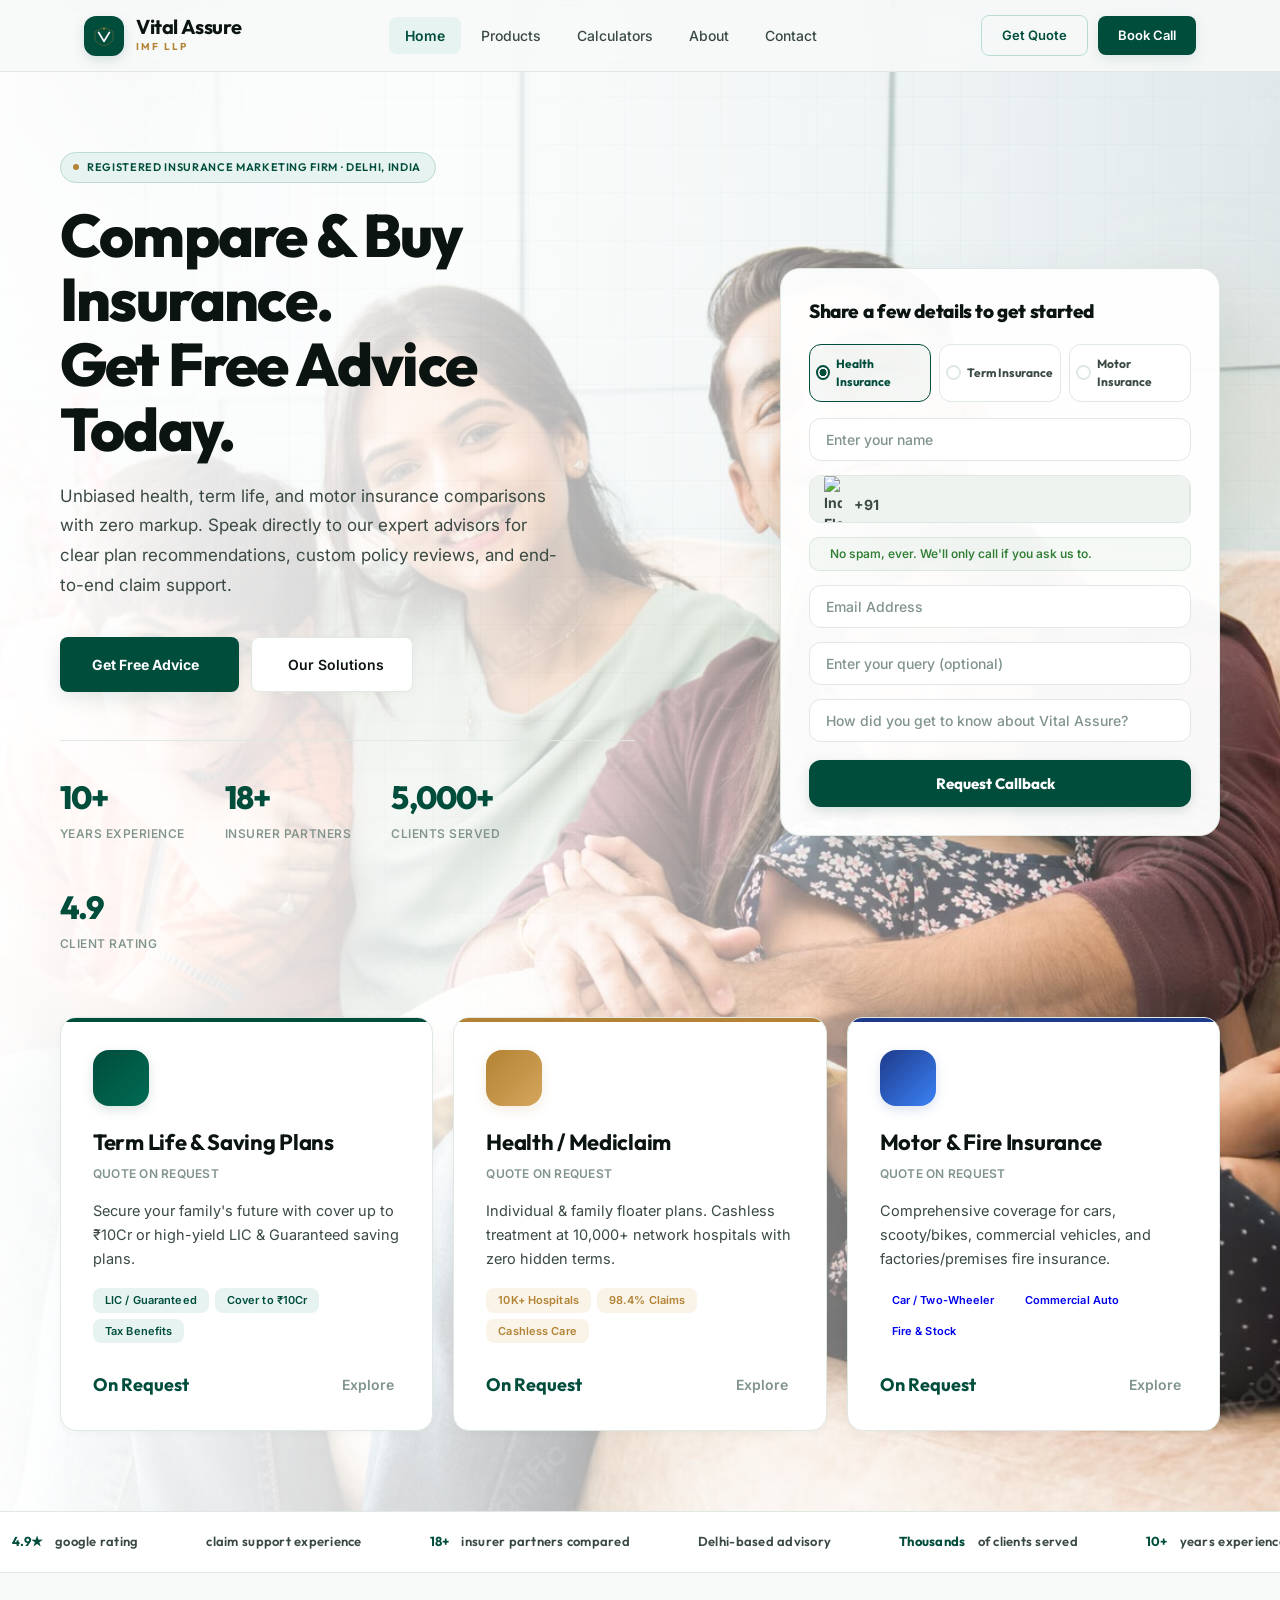
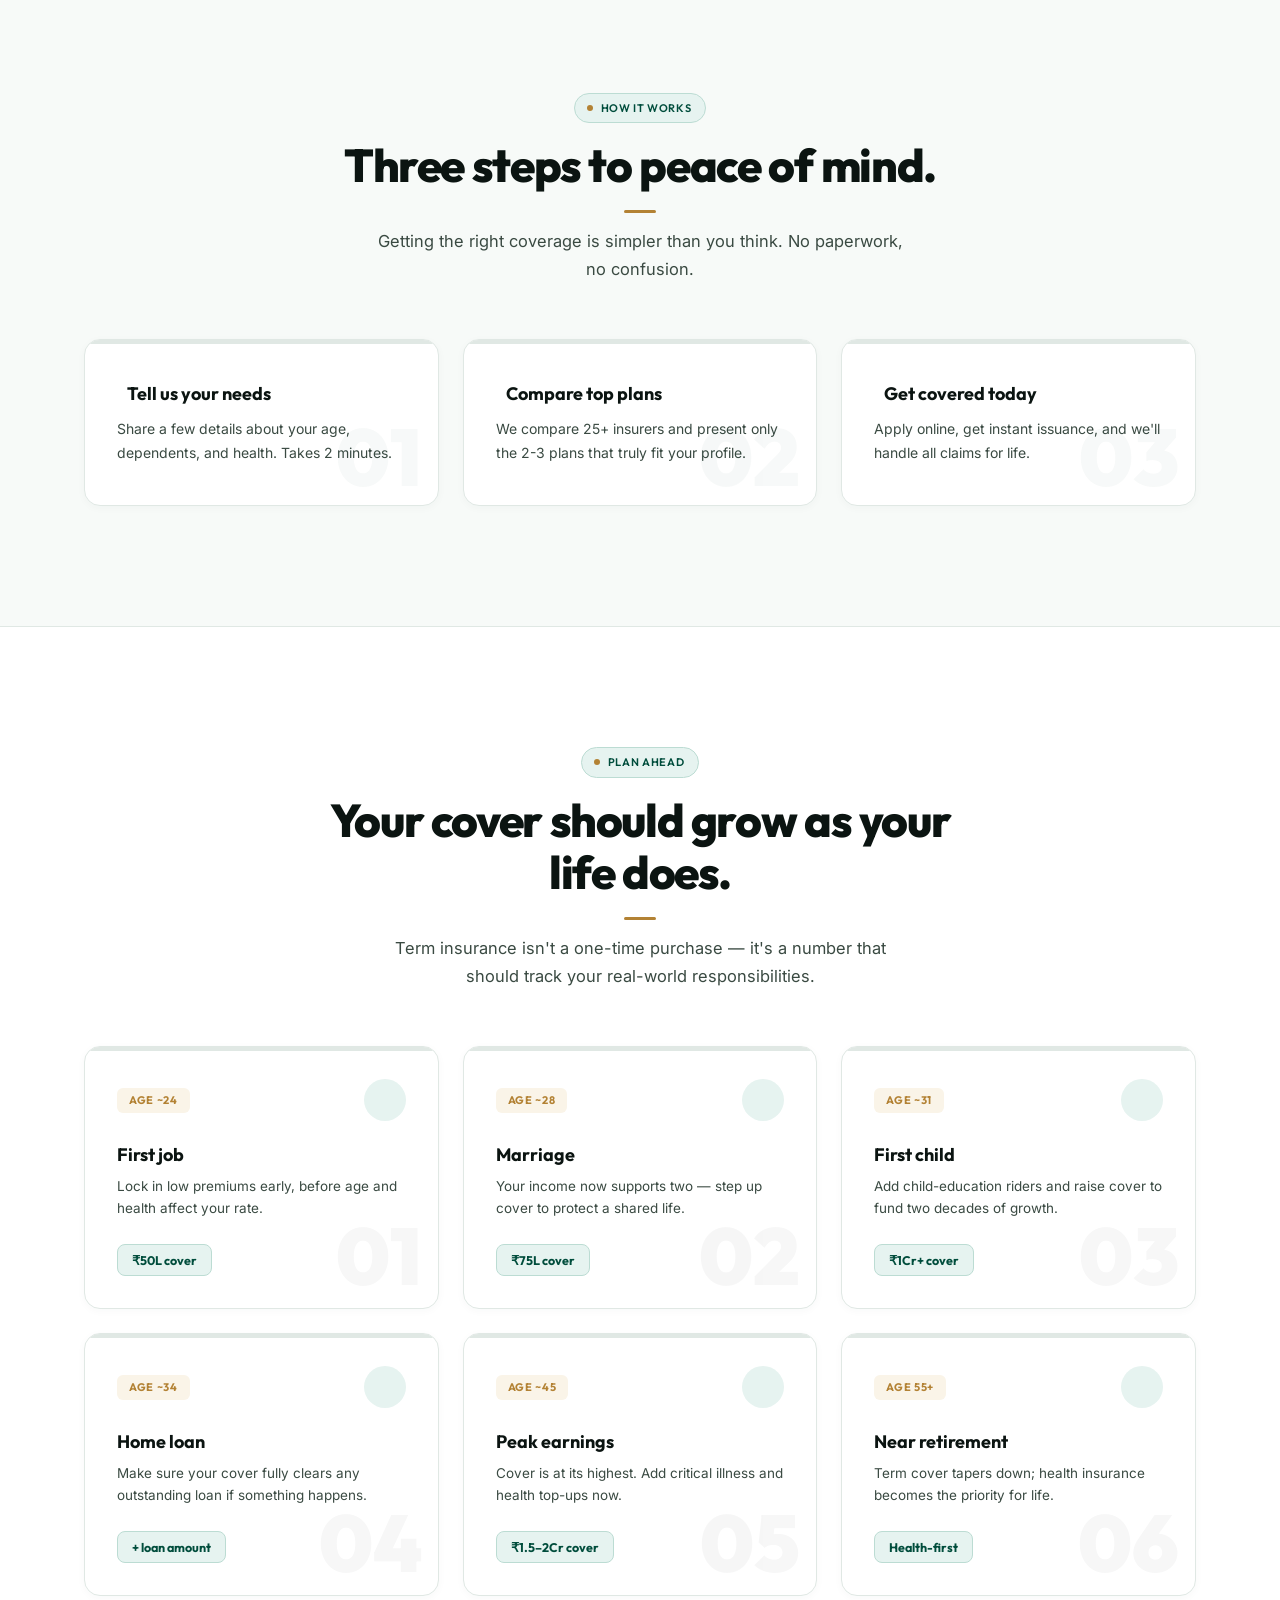
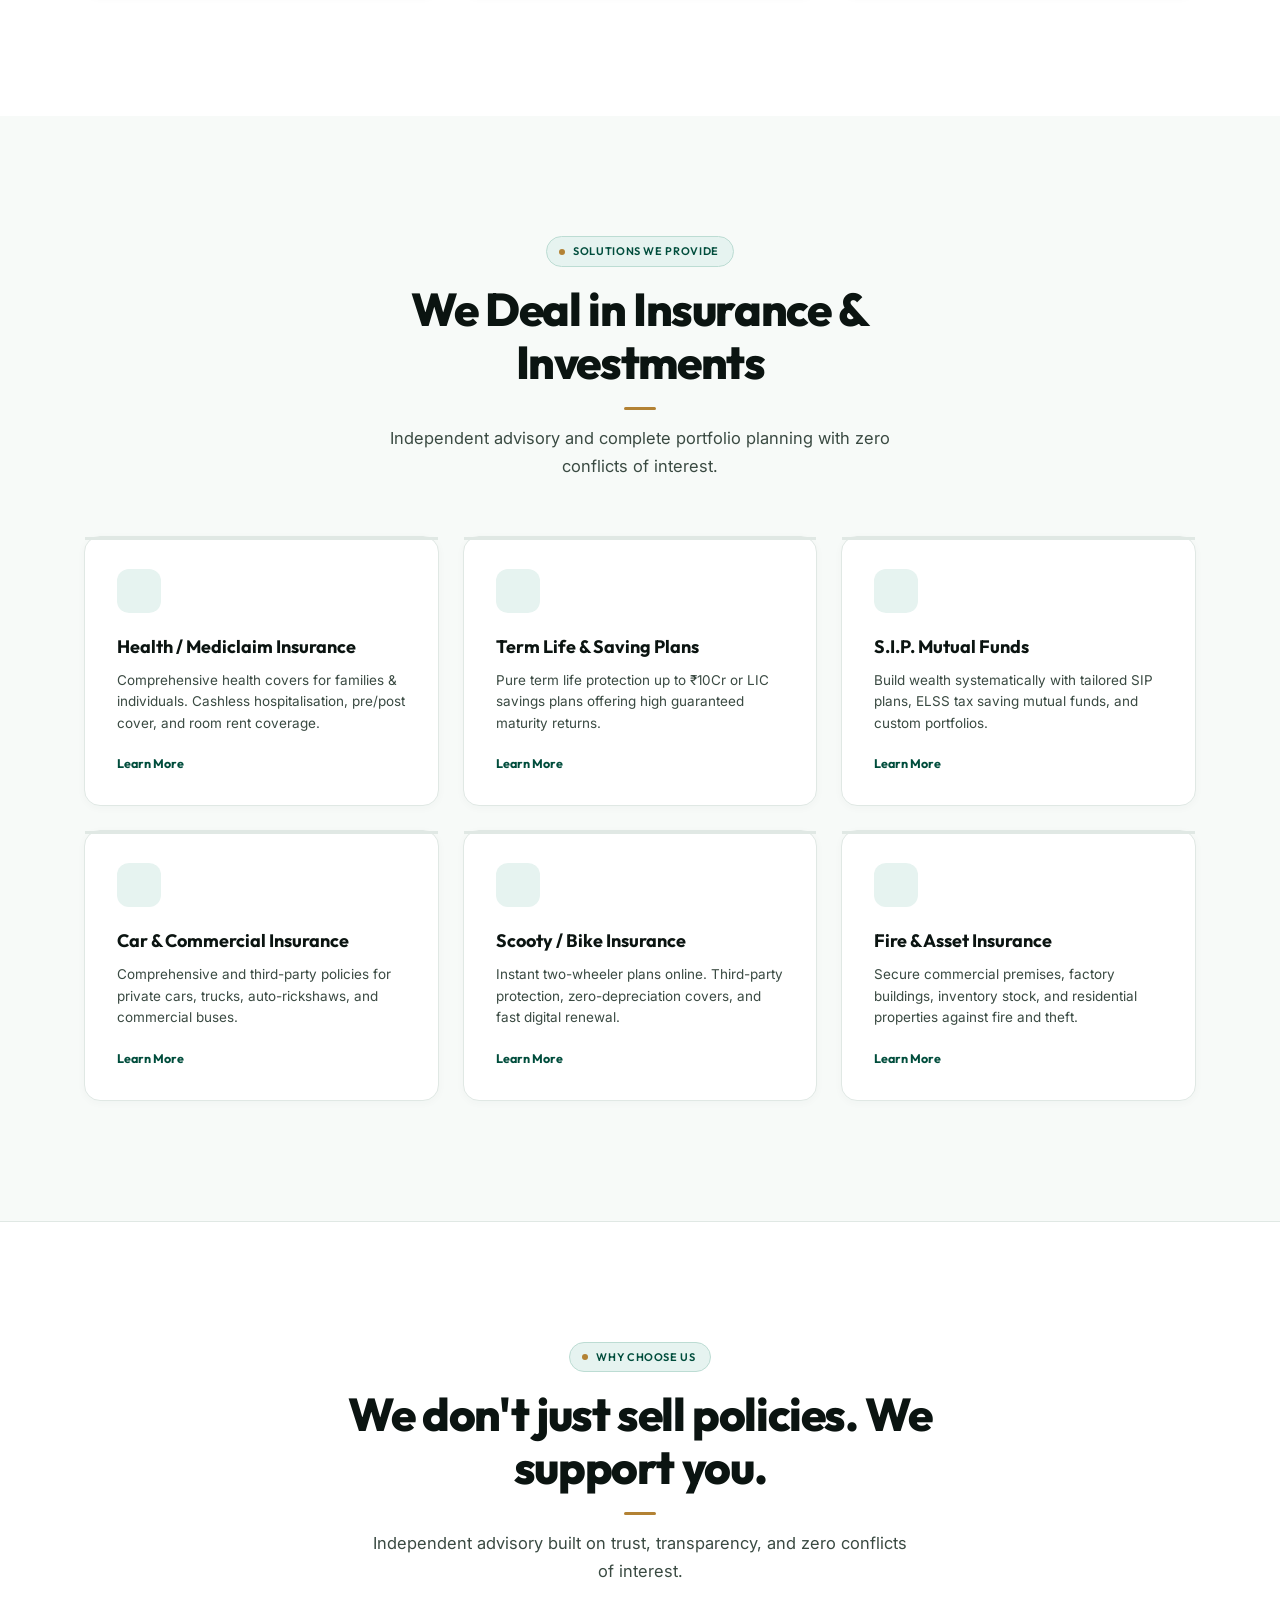
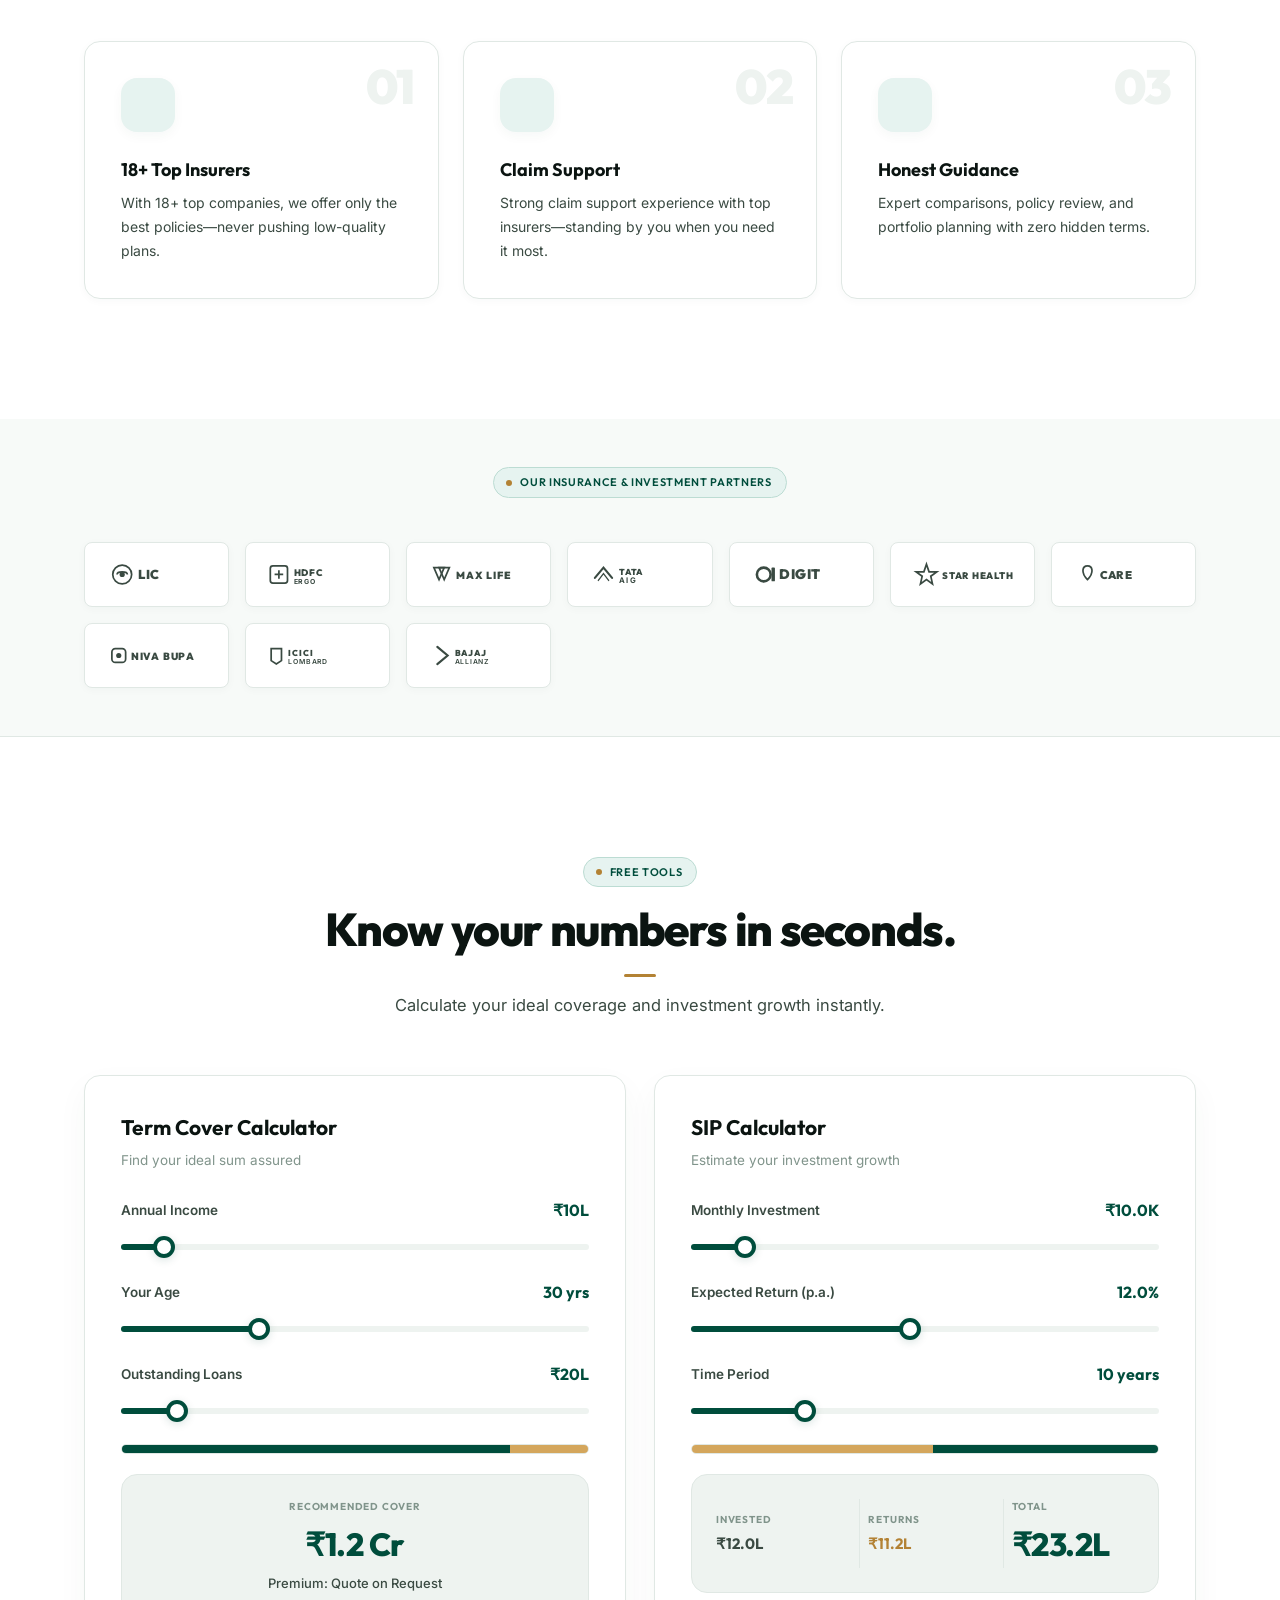
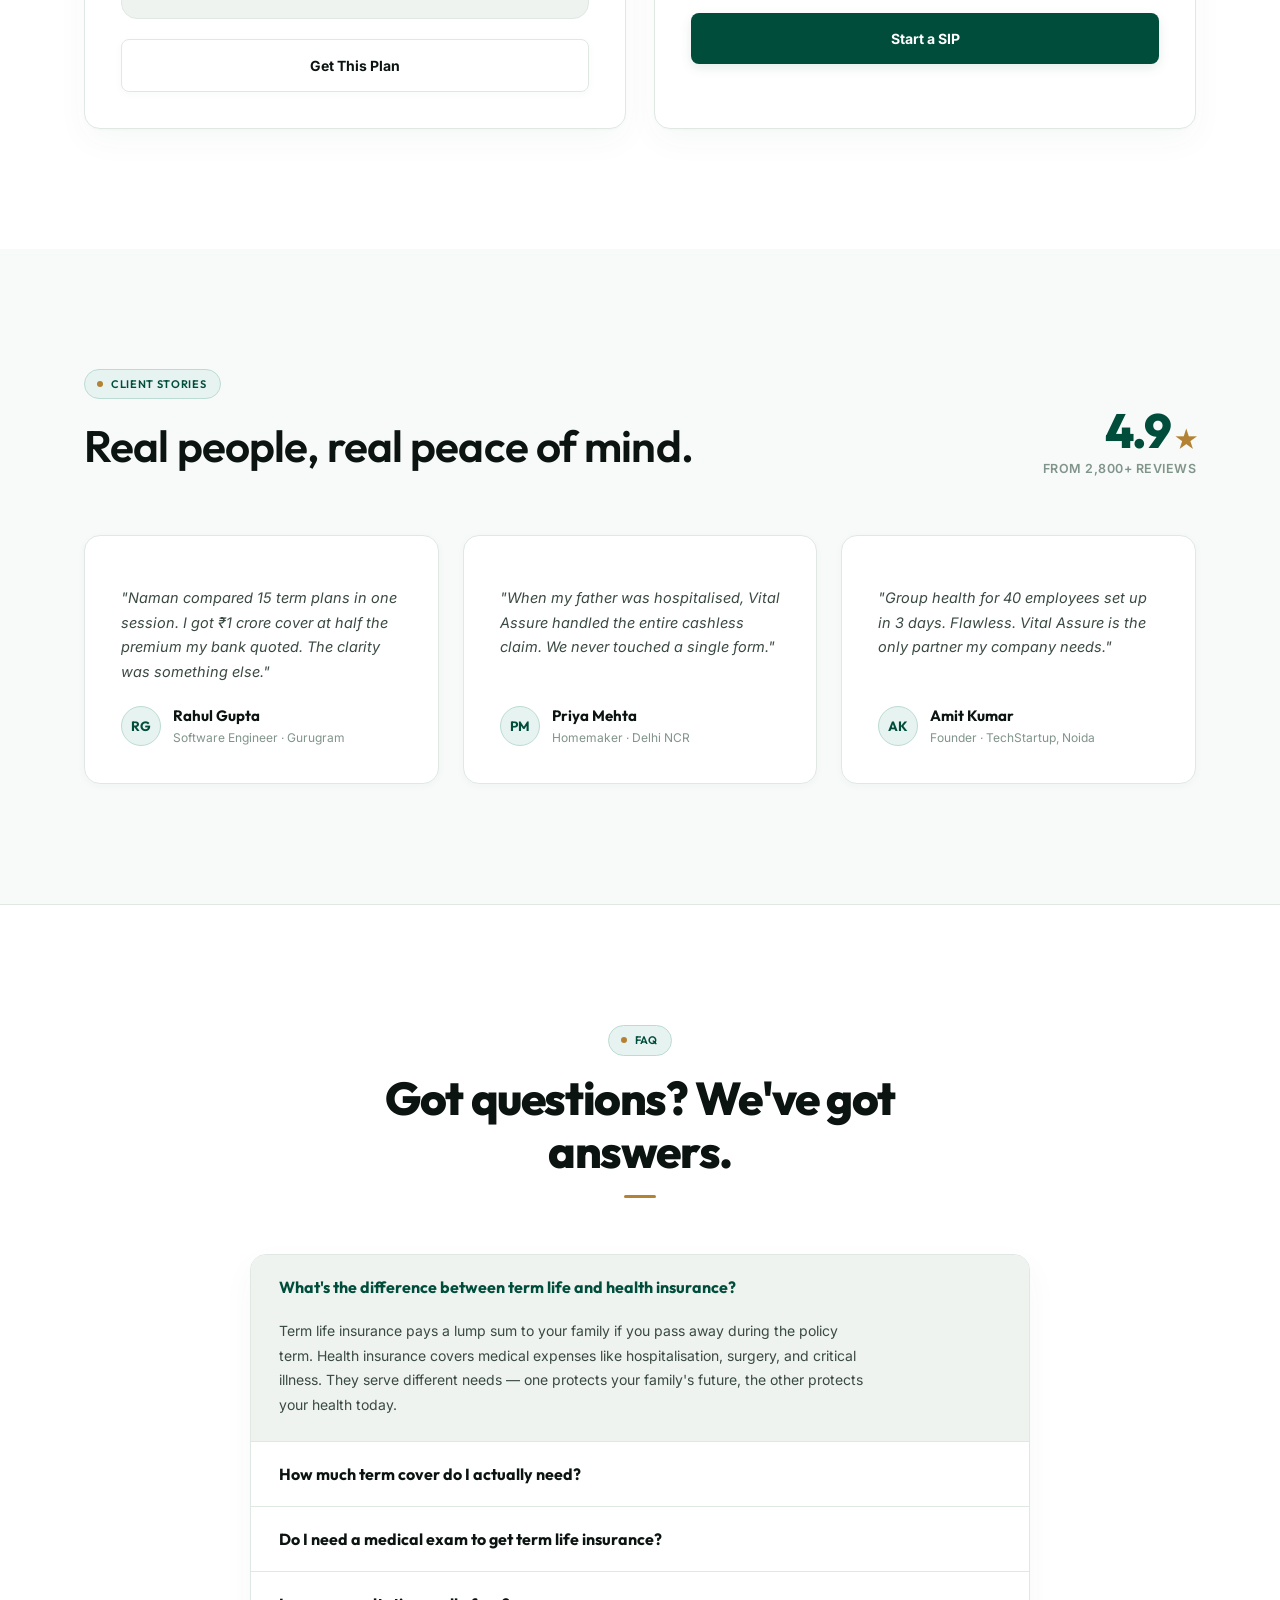
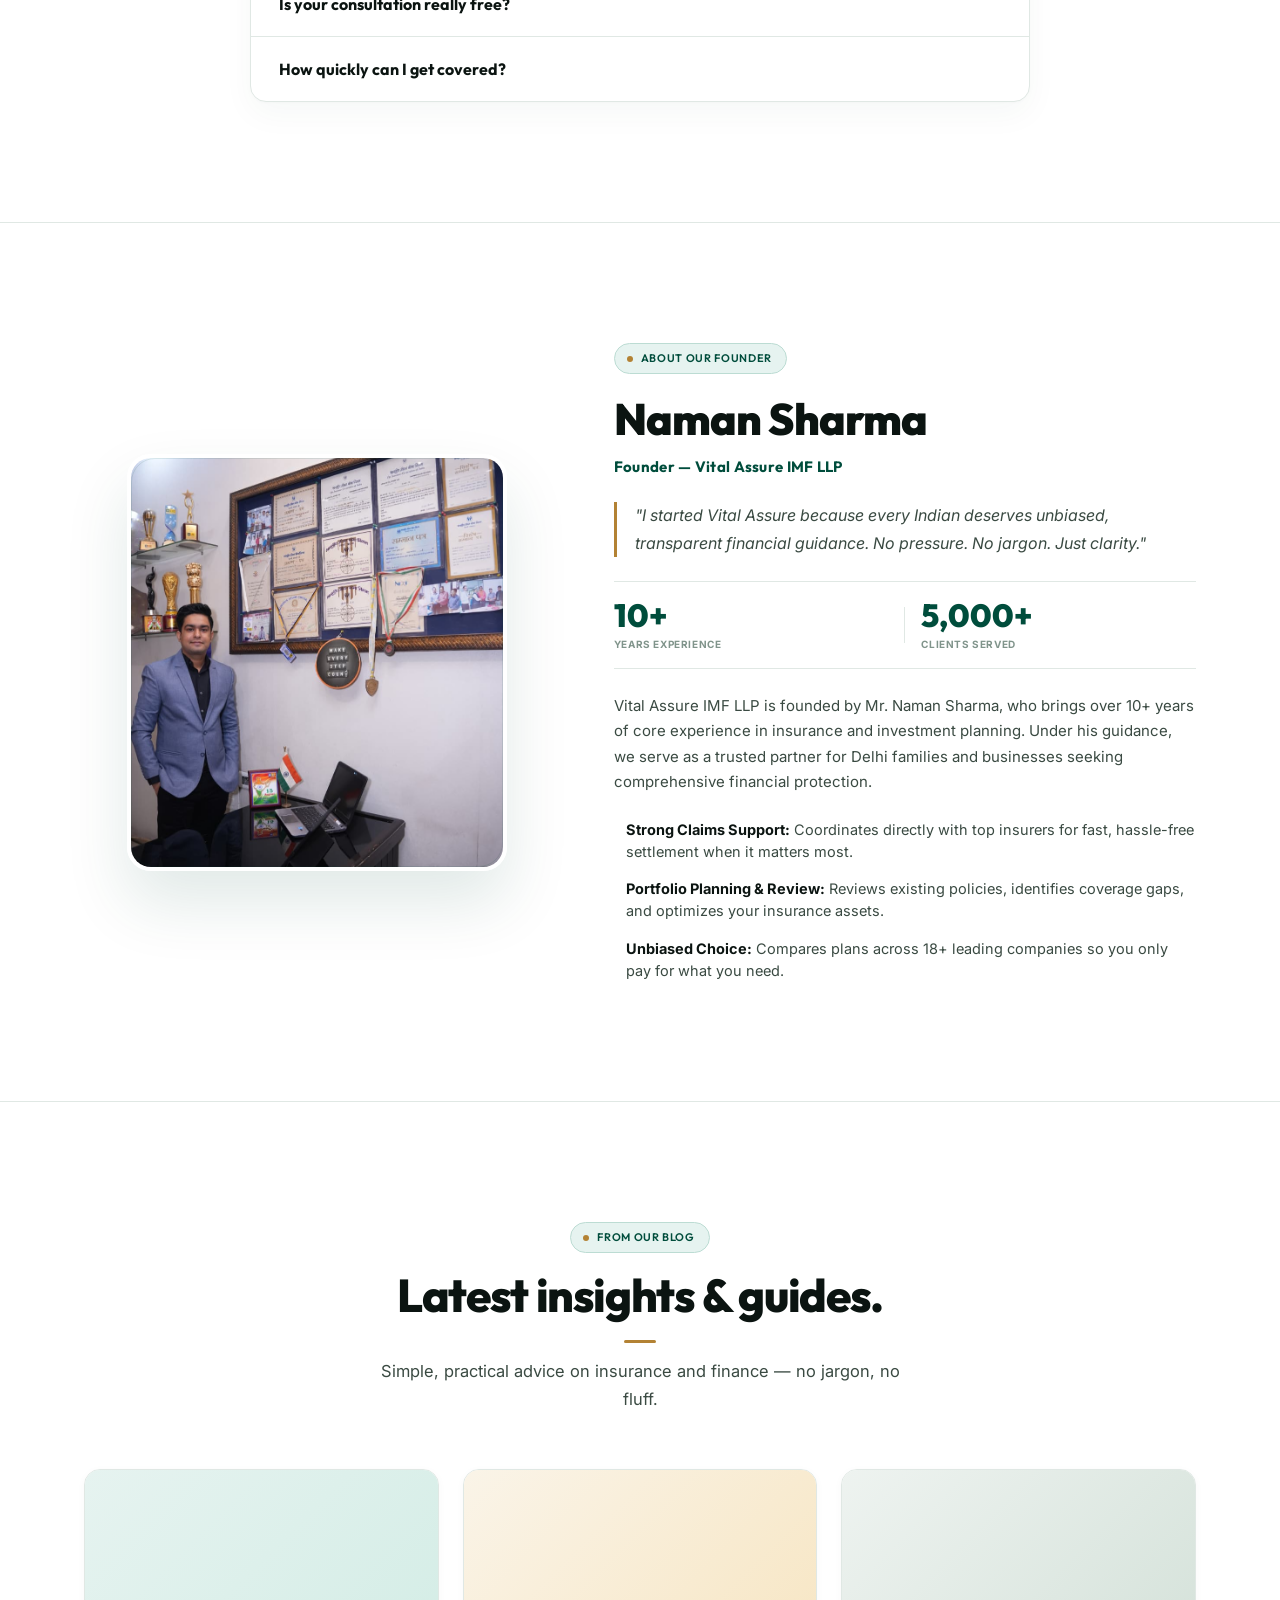
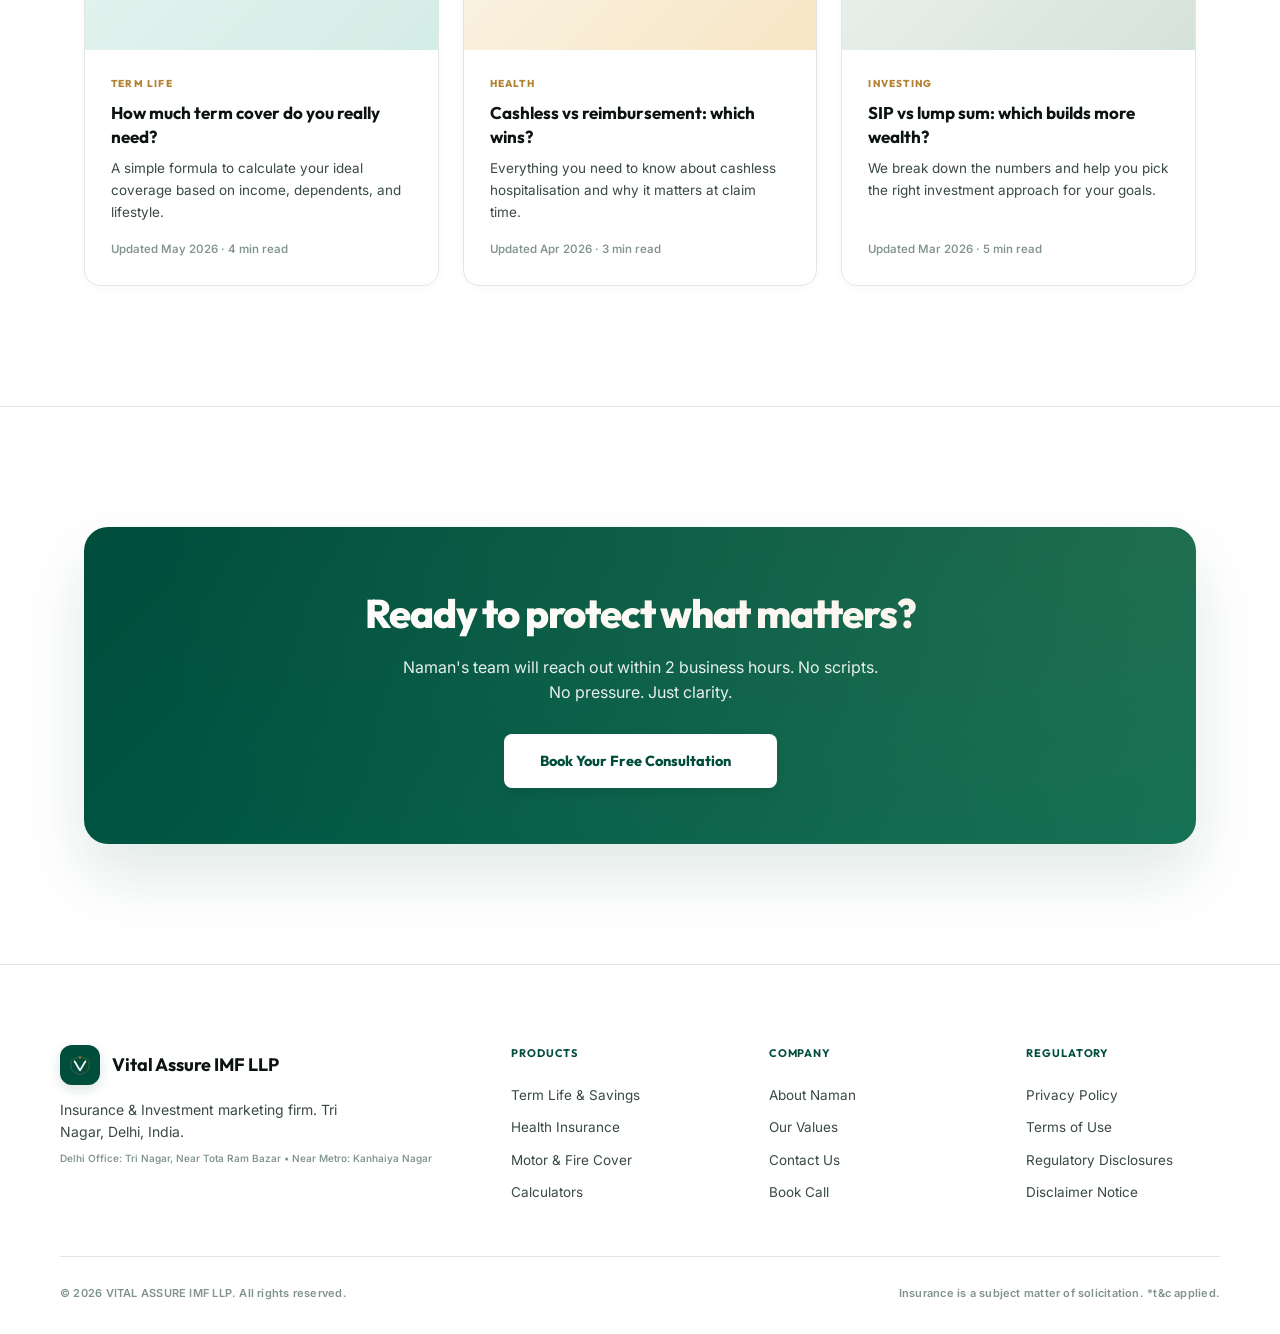
==== index.html @ 5c06d25c "Add files via upload" ====
<!DOCTYPE html>
<html lang="en">
<head>
<meta charset="UTF-8">
<meta name="viewport" content="width=device-width,initial-scale=1.0">
<title>Vital Assure IMF LLP — Term Life, Health, Motor Insurance & Investments | Delhi</title>
<meta name="description" content="Vital Assure IMF LLP is a Delhi-based insurance & investment marketing firm led by Mr. Naman Sharma (10+ years experience). Unbiased advisor for health, life, motor insurance & mutual funds.">
<link rel="preconnect" href="https://fonts.googleapis.com">
<link rel="preconnect" href="https://fonts.gstatic.com" crossorigin>
<link href="https://fonts.googleapis.com/css2?family=Inter:wght@300;400;500;600;700&family=Outfit:wght@300;400;500;600;700;800;900&display=swap" rel="stylesheet">
<link rel="stylesheet" href="https://cdn.jsdelivr.net/npm/remixicon@4.6.0/fonts/remixicon.css">
<link rel="stylesheet" href="style.css">
</head>
<body>
<div class="scroll-progress" id="scroll-progress"></div>

<nav class="nav">
  <div class="nav-inner">
    <a href="index.html" class="nav-l">
      <div class="nav-m"><svg viewBox="0 0 40 40" fill="none" xmlns="http://www.w3.org/2000/svg" class="logo-svg"><defs><linearGradient id="lg" x1="0" y1="0" x2="40" y2="40"><stop stop-color="#004d3c"/><stop offset="1" stop-color="#006b53"/></linearGradient></defs><path d="M20 2L38 10V24C38 34 20 38 20 38S2 34 2 24V10L20 2Z" fill="url(#lg)"/><path d="M20 5.5L35 12.5V24C35 32.5 20 36 20 36S5 32.5 5 24V12.5L20 5.5Z" fill="none" stroke="#b38234" stroke-width="1.2" opacity=".5"/><path d="M11 14L20 29L29 14" stroke="#fff" stroke-width="3" stroke-linecap="round" stroke-linejoin="round"/><rect x="18.5" y="6.5" width="3" height="3" rx=".5" fill="#b38234" transform="rotate(45 20 8)"/></svg></div>
      <div><div class="nav-t">Vital Assure</div><div class="nav-s">IMF LLP</div></div>
    </a>
    <div class="nav-links">
      <a href="index.html" class="active">Home</a>
      <a href="products.html">Products</a>
      <a href="tools.html">Calculators</a>
      <a href="about.html">About</a>
      <a href="contact.html">Contact</a>
    </div>
    <div class="nav-c">
      <a href="contact.html" class="nav-p">Get Quote</a>
      <a href="contact.html" class="nav-sb">Book Call</a>
      <button class="mobile-btn" onclick="toggleMenu()" aria-label="Open menu"><i class="ri-menu-3-line"></i></button>
    </div>
  </div>
</nav>

<div class="mobile-menu" id="mobile-menu">
  <a href="index.html">Home</a>
  <a href="products.html">Products</a>
  <a href="tools.html">Calculators</a>
  <a href="about.html">About</a>
  <a href="contact.html">Contact</a>
  <hr/>
  <a href="contact.html" class="cta">Book Free Call</a>
</div>

<main>
<!-- HERO -->
<section class="hero">
  <div class="hero-overlay"></div>
  <div class="container hero-inner">
    <div class="hero-grid">
      <div>
        <div class="tag r"><span class="d"></span>Registered Insurance Marketing Firm &middot; Delhi, India</div>
        <h1 class="r" style="transition-delay:.05s">Compare &amp; Buy Insurance.<br/>Get Free Advice Today.</h1>
        <p class="r" style="transition-delay:.1s">Unbiased health, term life, and motor insurance comparisons with zero markup. Speak directly to our expert advisors for clear plan recommendations, custom policy reviews, and end-to-end claim support.</p>
        <div class="hero-actions r" style="transition-delay:.15s">
          <a href="contact.html" class="p">Get Free Advice <i class="ri-arrow-right-up-line" style="font-size:16px"></i></a>
          <a href="products.html" class="s"><i class="ri-compass-3-line"></i> Our Solutions</a>
        </div>
        <div class="hero-stats r" style="transition-delay:.2s">
          <div><span class="n">10+</span><span class="l">Years Experience</span></div>
          <div><span class="n">18+</span><span class="l">Insurer Partners</span></div>
          <div><span class="n">5,000+</span><span class="l">Clients Served</span></div>
          <div><span class="n">4.9</span><span class="l">Client Rating</span></div>
        </div>
      </div>

      <div class="hero-vis rr" style="transition-delay:.15s">
        <form class="lead-form" id="leadForm" onsubmit="handleLeadSubmit(event)">
          <h3>Share a few details to get started</h3>
          
          <div class="form-radios">
            <label class="radio-label active">
              <input type="radio" name="insurance_type" value="health" checked onchange="toggleRadioActive(this)">
              <span class="radio-dot"></span>
              Health Insurance
            </label>
            <label class="radio-label">
              <input type="radio" name="insurance_type" value="term" onchange="toggleRadioActive(this)">
              <span class="radio-dot"></span>
              Term Insurance
            </label>
            <label class="radio-label">
              <input type="radio" name="insurance_type" value="motor" onchange="toggleRadioActive(this)">
              <span class="radio-dot"></span>
              Motor Insurance
            </label>
          </div>
          
          <div class="form-group">
            <input type="text" name="name" placeholder="Enter your name" required>
          </div>
          
          <div class="form-group phone-group">
            <div class="phone-prefix">
              <img src="https://flagcdn.com/w20/in.png" alt="India Flag" class="flag-icon">
              <i class="ri-arrow-down-s-fill" style="font-size: 14px; color: var(--ink3); margin-left: -2px; margin-right: 2px;"></i>
              <span>+91</span>
            </div>
            <input type="tel" name="phone" placeholder="Mobile Number" pattern="[6-9][0-9]{9}" required>
          </div>
          
          <div class="trust-badge">
            <i class="ri-checkbox-circle-fill"></i>
            <span>No spam, ever. We'll only call if you ask us to.</span>
          </div>
          
          <div class="form-group">
            <input type="email" name="email" placeholder="Email Address" required>
          </div>
          
          <div class="form-group">
            <input type="text" name="query" placeholder="Enter your query (optional)">
          </div>
          
          <div class="form-group">
            <input type="text" name="source" placeholder="How did you get to know about Vital Assure?">
          </div>
          
          <button type="submit" class="submit-btn">
            Request Callback <i class="ri-calendar-event-line"></i>
          </button>
        </form>
      </div>
    </div>

    <div class="prod-strip">
      <a href="products.html#term" class="prod-card t r" style="transition-delay:.25s">
        <div class="pc-icon"><i class="ri-umbrella-line"></i></div>
        <h2>Term Life &amp; Saving Plans</h2>
        <div class="pc-sub">Quote on Request</div>
        <p>Secure your family's future with cover up to &#8377;10Cr or high-yield LIC &amp; Guaranteed saving plans.</p>
        <div class="pc-badges"><span>LIC / Guaranteed</span><span>Cover to &#8377;10Cr</span><span>Tax Benefits</span></div>
        <div class="pc-bottom"><span class="pc-price">On Request</span><span class="pc-arrow">Explore <i class="ri-arrow-right-up-line"></i></span></div>
      </a>
      <a href="products.html#health" class="prod-card h r" style="transition-delay:.3s">
        <div class="pc-icon"><i class="ri-pulse-fill"></i></div>
        <h2>Health / Mediclaim</h2>
        <div class="pc-sub">Quote on Request</div>
        <p>Individual &amp; family floater plans. Cashless treatment at 10,000+ network hospitals with zero hidden terms.</p>
        <div class="pc-badges"><span>10K+ Hospitals</span><span>98.4% Claims</span><span>Cashless Care</span></div>
        <div class="pc-bottom"><span class="pc-price">On Request</span><span class="pc-arrow">Explore <i class="ri-arrow-right-up-line"></i></span></div>
      </a>
      <a href="products.html#motor" class="prod-card m r" style="transition-delay:.35s">
        <div class="pc-icon"><i class="ri-car-fill"></i></div>
        <h2>Motor &amp; Fire Insurance</h2>
        <div class="pc-sub">Quote on Request</div>
        <p>Comprehensive coverage for cars, scooty/bikes, commercial vehicles, and factories/premises fire insurance.</p>
        <div class="pc-badges"><span>Car / Two-Wheeler</span><span>Commercial Auto</span><span>Fire &amp; Stock</span></div>
        <div class="pc-bottom"><span class="pc-price">On Request</span><span class="pc-arrow">Explore <i class="ri-arrow-right-up-line"></i></span></div>
      </a>
    </div>
  </div>
</section>

<!-- STAT TICKER -->
<div class="ticker-wrap">
  <div class="ticker-track">
    <span><i class="ri-star-fill"></i> <b>4.9&#9733;</b> google rating</span>
    <span><i class="ri-verified-badge-fill"></i> claim support experience</span>
    <span><i class="ri-shake-hands-fill"></i> <b>18+</b> insurer partners compared</span>
    <span><i class="ri-hospital-line"></i> Delhi-based advisory</span>
    <span><i class="ri-heart-fill"></i> <b>Thousands</b> of clients served</span>
    <span><i class="ri-award-fill"></i> <b>10+</b> years experience</span>
    
    <span><i class="ri-star-fill"></i> <b>4.9&#9733;</b> google rating</span>
    <span><i class="ri-verified-badge-fill"></i> claim support experience</span>
    <span><i class="ri-shake-hands-fill"></i> <b>18+</b> insurer partners compared</span>
    <span><i class="ri-hospital-line"></i> Delhi-based advisory</span>
    <span><i class="ri-heart-fill"></i> <b>Thousands</b> of clients served</span>
    <span><i class="ri-award-fill"></i> <b>10+</b> years experience</span>
  </div>
</div>

<!-- HOW IT WORKS -->
<section class="section">
  <div class="container">
    <div class="st st-ctr r">
      <div class="tag"><span class="d"></span>How It Works</div>
      <h2>Three steps to peace of mind.</h2>
      <p>Getting the right coverage is simpler than you think. No paperwork, no confusion.</p>
    </div>
    <div class="steps-grid r">
      <div class="step-card">
        <div class="num">01</div>
        <h3><i class="ri-chat-voice-fill"></i> Tell us your needs</h3>
        <p>Share a few details about your age, dependents, and health. Takes 2 minutes.</p>
      </div>
      <div class="step-card">
        <div class="num">02</div>
        <h3><i class="ri-equalizer-fill"></i> Compare top plans</h3>
        <p>We compare 25+ insurers and present only the 2-3 plans that truly fit your profile.</p>
      </div>
      <div class="step-card">
        <div class="num">03</div>
        <h3><i class="ri-verified-badge-fill"></i> Get covered today</h3>
        <p>Apply online, get instant issuance, and we'll handle all claims for life.</p>
      </div>
    </div>
  </div>
</section>

<!-- LIFE PATH -->
<section class="section bg-surf border-t">
  <div class="container">
    <div class="st st-ctr r">
      <div class="tag"><span class="d"></span>Plan Ahead</div>
      <h2>Your cover should grow as your life does.</h2>
      <p>Term insurance isn't a one-time purchase — it's a number that should track your real-world responsibilities.</p>
    </div>
    <div class="lp-grid-new">
      <div class="lp-card-new r">
        <div class="lp-bg-num">01</div>
        <div class="lp-top">
          <span class="lp-age-badge">Age ~24</span>
          <div class="lp-icon-circle"><i class="ri-award-fill"></i></div>
        </div>
        <h3 class="lp-title">First job</h3>
        <p class="lp-desc">Lock in low premiums early, before age and health affect your rate.</p>
        <div class="lp-cover-pill">&#8377;50L cover</div>
      </div>
      
      <div class="lp-card-new r" style="transition-delay:.05s">
        <div class="lp-bg-num">02</div>
        <div class="lp-top">
          <span class="lp-age-badge">Age ~28</span>
          <div class="lp-icon-circle"><i class="ri-hearts-fill"></i></div>
        </div>
        <h3 class="lp-title">Marriage</h3>
        <p class="lp-desc">Your income now supports two — step up cover to protect a shared life.</p>
        <div class="lp-cover-pill">&#8377;75L cover</div>
      </div>
      
      <div class="lp-card-new r" style="transition-delay:.1s">
        <div class="lp-bg-num">03</div>
        <div class="lp-top">
          <span class="lp-age-badge">Age ~31</span>
          <div class="lp-icon-circle"><i class="ri-team-fill"></i></div>
        </div>
        <h3 class="lp-title">First child</h3>
        <p class="lp-desc">Add child-education riders and raise cover to fund two decades of growth.</p>
        <div class="lp-cover-pill">&#8377;1Cr+ cover</div>
      </div>
      
      <div class="lp-card-new r" style="transition-delay:.15s">
        <div class="lp-bg-num">04</div>
        <div class="lp-top">
          <span class="lp-age-badge">Age ~34</span>
          <div class="lp-icon-circle"><i class="ri-key-fill"></i></div>
        </div>
        <h3 class="lp-title">Home loan</h3>
        <p class="lp-desc">Make sure your cover fully clears any outstanding loan if something happens.</p>
        <div class="lp-cover-pill">+ loan amount</div>
      </div>
      
      <div class="lp-card-new r" style="transition-delay:.2s">
        <div class="lp-bg-num">05</div>
        <div class="lp-top">
          <span class="lp-age-badge">Age ~45</span>
          <div class="lp-icon-circle"><i class="ri-line-chart-fill"></i></div>
        </div>
        <h3 class="lp-title">Peak earnings</h3>
        <p class="lp-desc">Cover is at its highest. Add critical illness and health top-ups now.</p>
        <div class="lp-cover-pill">&#8377;1.5&ndash;2Cr cover</div>
      </div>
      
      <div class="lp-card-new r" style="transition-delay:.25s">
        <div class="lp-bg-num">06</div>
        <div class="lp-top">
          <span class="lp-age-badge">Age 55+</span>
          <div class="lp-icon-circle"><i class="ri-sun-fill"></i></div>
        </div>
        <h3 class="lp-title">Near retirement</h3>
        <p class="lp-desc">Term cover tapers down; health insurance becomes the priority for life.</p>
        <div class="lp-cover-pill">Health-first</div>
      </div>
    </div>
  </div>
</section>

<!-- PRODUCTS DEEP DIVE -->
<section class="section" id="products">
  <div class="container">
    <div class="st st-ctr r">
      <div class="tag"><span class="d"></span>Solutions We Provide</div>
      <h2>We Deal in Insurance &amp; Investments</h2>
      <p>Independent advisory and complete portfolio planning with zero conflicts of interest.</p>
    </div>
    
    <div class="sol-grid">
      <!-- Card 1 -->
      <div class="sol-card r">
        <div class="sol-ico"><i class="ri-pulse-fill"></i></div>
        <h3>Health / Mediclaim Insurance</h3>
        <p>Comprehensive health covers for families &amp; individuals. Cashless hospitalisation, pre/post cover, and room rent coverage.</p>
        <a href="products.html#health" class="sol-action">Learn More <i class="ri-arrow-right-line"></i></a>
      </div>
      <!-- Card 2 -->
      <div class="sol-card r" style="transition-delay:.05s">
        <div class="sol-ico"><i class="ri-umbrella-line"></i></div>
        <h3>Term Life &amp; Saving Plans</h3>
        <p>Pure term life protection up to ₹10Cr or LIC savings plans offering high guaranteed maturity returns.</p>
        <a href="products.html#term" class="sol-action">Learn More <i class="ri-arrow-right-line"></i></a>
      </div>
      <!-- Card 3 -->
      <div class="sol-card r" style="transition-delay:.1s">
        <div class="sol-ico"><i class="ri-line-chart-fill"></i></div>
        <h3>S.I.P. Mutual Funds</h3>
        <p>Build wealth systematically with tailored SIP plans, ELSS tax saving mutual funds, and custom portfolios.</p>
        <a href="products.html#sip" class="sol-action">Learn More <i class="ri-arrow-right-line"></i></a>
      </div>
      <!-- Card 4 -->
      <div class="sol-card r" style="transition-delay:.15s">
        <div class="sol-ico"><i class="ri-car-fill"></i></div>
        <h3>Car &amp; Commercial Insurance</h3>
        <p>Comprehensive and third-party policies for private cars, trucks, auto-rickshaws, and commercial buses.</p>
        <a href="products.html#motor" class="sol-action">Learn More <i class="ri-arrow-right-line"></i></a>
      </div>
      <!-- Card 5 -->
      <div class="sol-card r" style="transition-delay:.2s">
        <div class="sol-ico"><i class="ri-motorbike-fill"></i></div>
        <h3>Scooty / Bike Insurance</h3>
        <p>Instant two-wheeler plans online. Third-party protection, zero-depreciation covers, and fast digital renewal.</p>
        <a href="products.html#motor" class="sol-action">Learn More <i class="ri-arrow-right-line"></i></a>
      </div>
      <!-- Card 6 -->
      <div class="sol-card r" style="transition-delay:.25s">
        <div class="sol-ico"><i class="ri-fire-fill"></i></div>
        <h3>Fire &amp; Asset Insurance</h3>
        <p>Secure commercial premises, factory buildings, inventory stock, and residential properties against fire and theft.</p>
        <a href="products.html#fire" class="sol-action">Learn More <i class="ri-arrow-right-line"></i></a>
      </div>
    </div>
  </div>
</section>

<!-- WHY US -->
<section class="section bg-surf border-t">
  <div class="container">
    <div class="st st-ctr r">
      <div class="tag"><span class="d"></span>Why Choose Us</div>
      <h2>We don't just sell policies. We support you.</h2>
      <p>Independent advisory built on trust, transparency, and zero conflicts of interest.</p>
    </div>
    <div class="why-grid">
      <div class="why-card r">
        <span class="w-num">01</span>
        <div class="why-ico"><i class="ri-scales-3-fill"></i></div>
        <h3>18+ Top Insurers</h3>
        <p>With 18+ top companies, we offer only the best policies—never pushing low-quality plans.</p>
      </div>
      <div class="why-card r" style="transition-delay:.1s">
        <span class="w-num">02</span>
        <div class="why-ico"><i class="ri-hand-heart-fill"></i></div>
        <h3>Claim Support</h3>
        <p>Strong claim support experience with top insurers—standing by you when you need it most.</p>
      </div>
      <div class="why-card r" style="transition-delay:.2s">
        <span class="w-num">03</span>
        <div class="why-ico"><i class="ri-verified-badge-fill"></i></div>
        <h3>Honest Guidance</h3>
        <p>Expert comparisons, policy review, and portfolio planning with zero hidden terms.</p>
      </div>
    </div>
  </div>
</section>

<!-- TRUST BAR -->
<section style="padding:48px 0">
  <div class="container">
    <div class="st st-ctr r" style="margin-bottom:28px">
      <div class="tag"><span class="d"></span>Our Insurance &amp; Investment Partners</div>
    </div>
    <div class="partners r">
      <div>
        <svg viewBox="0 0 120 36" class="partner-logo" fill="currentColor">
          <circle cx="20" cy="18" r="11" fill="none" stroke="currentColor" stroke-width="2"/>
          <path d="M14,18 C14,14 26,14 26,18" stroke="currentColor" stroke-width="2" fill="none"/>
          <circle cx="20" cy="18" r="3"/>
          <text x="38" y="23" font-size="15" font-weight="900" font-family="'Outfit',sans-serif" letter-spacing="1">LIC</text>
        </svg>
      </div>
      <div>
        <svg viewBox="0 0 120 36" class="partner-logo" fill="currentColor">
          <rect x="5" y="8" width="20" height="20" rx="3" fill="none" stroke="currentColor" stroke-width="2"/>
          <path d="M10,18 L20,18 M15,13 L15,23" stroke="currentColor" stroke-width="2"/>
          <text x="32" y="20" font-size="11" font-weight="900" font-family="'Outfit',sans-serif">HDFC</text>
          <text x="32" y="29" font-size="8" font-weight="700" font-family="'Inter',sans-serif" letter-spacing="1">ERGO</text>
        </svg>
      </div>
      <div>
        <svg viewBox="0 0 120 36" class="partner-logo" fill="currentColor">
          <path d="M8,10 L20,10 L14,24 Z" fill="none" stroke="currentColor" stroke-width="2"/>
          <path d="M14,10 L26,10 L20,24 Z" fill="none" stroke="currentColor" stroke-width="2"/>
          <text x="34" y="23" font-size="12" font-weight="900" font-family="'Outfit',sans-serif">MAX LIFE</text>
        </svg>
      </div>
      <div>
        <svg viewBox="0 0 120 36" class="partner-logo" fill="currentColor">
          <path d="M8,22 L18,10 L28,22" fill="none" stroke="currentColor" stroke-width="2.5" stroke-linecap="round"/>
          <path d="M12,25 L18,17 L24,25" fill="none" stroke="currentColor" stroke-width="1.5" stroke-linecap="round"/>
          <text x="36" y="19" font-size="10" font-weight="900" font-family="'Outfit',sans-serif">TATA</text>
          <text x="36" y="28" font-size="9" font-weight="700" font-family="'Inter',sans-serif" letter-spacing="1.5">AIG</text>
        </svg>
      </div>
      <div>
        <svg viewBox="0 0 120 36" class="partner-logo" fill="currentColor">
          <circle cx="16" cy="18" r="8" fill="none" stroke="currentColor" stroke-width="3"/>
          <rect x="25" y="10" width="4" height="16" rx="1"/>
          <text x="34" y="23" font-size="16" font-weight="900" font-family="'Outfit',sans-serif" letter-spacing="0.5">digit</text>
        </svg>
      </div>
      <div>
        <svg viewBox="0 0 120 36" class="partner-logo" fill="currentColor">
          <polygon points="18,6 21,15 30,15 23,20 25,29 18,24 11,29 13,20 6,15 15,15" fill="none" stroke="currentColor" stroke-width="2"/>
          <text x="36" y="23" font-size="11" font-weight="900" font-family="'Outfit',sans-serif">STAR HEALTH</text>
        </svg>
      </div>
      <div>
        <svg viewBox="0 0 120 36" class="partner-logo" fill="currentColor">
          <path d="M18,8 C12,8 10,16 18,24 C26,16 24,8 18,8 Z" fill="none" stroke="currentColor" stroke-width="2"/>
          <text x="32" y="23" font-size="13" font-weight="900" font-family="'Outfit',sans-serif" letter-spacing="0.5">care</text>
        </svg>
      </div>
      <div>
        <svg viewBox="0 0 120 36" class="partner-logo" fill="currentColor">
          <rect x="8" y="10" width="16" height="16" rx="4" fill="none" stroke="currentColor" stroke-width="2"/>
          <circle cx="16" cy="18" r="3"/>
          <text x="30" y="23" font-size="12" font-weight="900" font-family="'Outfit',sans-serif">NIVA BUPA</text>
        </svg>
      </div>
      <div>
        <svg viewBox="0 0 120 36" class="partner-logo" fill="currentColor">
          <path d="M6,10 L18,10 L18,24 L12,28 L6,24 Z" fill="none" stroke="currentColor" stroke-width="2"/>
          <text x="26" y="19" font-size="10" font-weight="900" font-family="'Outfit',sans-serif">ICICI</text>
          <text x="26" y="28" font-size="8" font-weight="600" font-family="'Inter',sans-serif">Lombard</text>
        </svg>
      </div>
      <div>
        <svg viewBox="0 0 120 36" class="partner-logo" fill="currentColor">
          <path d="M12,8 L24,18 L12,28" fill="none" stroke="currentColor" stroke-width="2.5" stroke-linecap="round"/>
          <text x="32" y="19" font-size="10" font-weight="900" font-family="'Outfit',sans-serif">BAJAJ</text>
          <text x="32" y="28" font-size="8" font-weight="600" font-family="'Inter',sans-serif">Allianz</text>
        </svg>
      </div>
    </div>
  </div>
</section>

<!-- CALCULATORS -->
<section class="section bg-surf border-t" id="tools">
  <div class="container">
    <div class="st st-ctr r">
      <div class="tag"><span class="d"></span>Free Tools</div>
      <h2>Know your numbers in seconds.</h2>
      <p>Calculate your ideal coverage and investment growth instantly.</p>
    </div>
    <div class="calc-grid">
      <div class="calc-box rl">
        <h3>Term Cover Calculator</h3>
        <div class="s">Find your ideal sum assured</div>
        <div class="cg"><div class="cl">Annual Income <span id="tl1">&#8377;10L</span></div><input type="range" id="t1" min="3" max="100" step="1" value="10" oninput="termCalc()"></div>
        <div class="cg"><div class="cl">Your Age <span id="tl2">30 yrs</span></div><input type="range" id="t2" min="18" max="60" step="1" value="30" oninput="termCalc()"></div>
        <div class="cg"><div class="cl">Outstanding Loans <span id="tl3">&#8377;20L</span></div><input type="range" id="t3" min="0" max="200" step="5" value="20" oninput="termCalc()"></div>
        <div class="comp-bar">
          <div id="tbar-inc" class="comp-bar-inv" style="background: var(--forest);"></div>
          <div id="tbar-loan" class="comp-bar-gain" style="background: var(--gold-light);"></div>
        </div>
        <div class="cr one">
          <div class="l">Recommended Cover</div>
          <div id="tc" class="v b" style="margin:6px 0">&#8377;1.2 Cr</div>
          <div id="tp" style="font-size:13px;font-weight:500;color:var(--ink2);font-family:'Inter',sans-serif">Premium: Quote on Request</div>
        </div>
        <a href="contact.html" class="cb o">Get This Plan <i class="ri-arrow-right-up-line"></i></a>
      </div>
      <div class="calc-box rr">
        <h3>SIP Calculator</h3>
        <div class="s">Estimate your investment growth</div>
        <div class="cg"><div class="cl">Monthly Investment <span id="sl1">&#8377;10,000</span></div><input type="range" id="s1" min="500" max="100000" step="500" value="10000" oninput="sipCalc()"></div>
        <div class="cg"><div class="cl">Expected Return (p.a.) <span id="sl2">12%</span></div><input type="range" id="s2" min="5" max="20" step=".5" value="12" oninput="sipCalc()"></div>
        <div class="cg"><div class="cl">Time Period <span id="sl3">10 years</span></div><input type="range" id="s3" min="1" max="40" step="1" value="10" oninput="sipCalc()"></div>
        <div class="comp-bar">
          <div id="bar-inv" class="comp-bar-inv"></div>
          <div id="bar-gain" class="comp-bar-gain"></div>
        </div>
        <div class="cr">
          <div class="c"><div class="l">Invested</div><div class="v" id="si">&#8377;12L</div></div>
          <div class="c"><div class="l">Returns</div><div class="v g" id="sr">&#8377;11.6L</div></div>
          <div class="c"><div class="l">Total</div><div id="sv" class="v b">&#8377;23.2L</div></div>
        </div>
        <a href="contact.html" class="cb">Start a SIP <i class="ri-arrow-right-up-line"></i></a>
      </div>
    </div>
  </div>
</section>

<!-- TESTIMONIALS -->
<section class="section">
  <div class="container">
    <div class="test-h r">
      <div>
        <div class="tag"><span class="d"></span>Client Stories</div>
        <h2 style="font-family:var(--display);font-size:clamp(28px,3.8vw,44px);font-weight:600;letter-spacing:-.02em;margin-top:14px;color:var(--ink)">Real people, real peace of mind.</h2>
      </div>
      <div class="test-r"><div class="n">4.9<span style="color:var(--gold);font-size:24px;margin-left:4px">&#9733;</span></div><div class="s">from 2,800+ reviews</div></div>
    </div>
    <div class="test-grid">
      <div class="tc r">
        <div class="stars">
          <i class="ri-star-fill"></i><i class="ri-star-fill"></i><i class="ri-star-fill"></i><i class="ri-star-fill"></i><i class="ri-star-fill"></i>
        </div>
        <p class="q">"Naman compared 15 term plans in one session. I got &#8377;1 crore cover at half the premium my bank quoted. The clarity was something else."</p>
        <div class="t-user">
          <div class="t-avatar">RG</div>
          <div>
            <div class="nm">Rahul Gupta</div>
            <div class="rl">Software Engineer &middot; Gurugram</div>
          </div>
        </div>
      </div>
      <div class="tc r" style="transition-delay:.1s">
        <div class="stars">
          <i class="ri-star-fill"></i><i class="ri-star-fill"></i><i class="ri-star-fill"></i><i class="ri-star-fill"></i><i class="ri-star-fill"></i>
        </div>
        <p class="q">"When my father was hospitalised, Vital Assure handled the entire cashless claim. We never touched a single form."</p>
        <div class="t-user">
          <div class="t-avatar">PM</div>
          <div>
            <div class="nm">Priya Mehta</div>
            <div class="rl">Homemaker &middot; Delhi NCR</div>
          </div>
        </div>
      </div>
      <div class="tc r" style="transition-delay:.2s">
        <div class="stars">
          <i class="ri-star-fill"></i><i class="ri-star-fill"></i><i class="ri-star-fill"></i><i class="ri-star-fill"></i><i class="ri-star-fill"></i>
        </div>
        <p class="q">"Group health for 40 employees set up in 3 days. Flawless. Vital Assure is the only partner my company needs."</p>
        <div class="t-user">
          <div class="t-avatar">AK</div>
          <div>
            <div class="nm">Amit Kumar</div>
            <div class="rl">Founder &middot; TechStartup, Noida</div>
          </div>
        </div>
      </div>
    </div>
  </div>
</section>

<!-- FAQ -->
<section class="section bg-surf border-t">
  <div class="container">
    <div class="st st-ctr r">
      <div class="tag"><span class="d"></span>FAQ</div>
      <h2>Got questions? We've got answers.</h2>
    </div>
    <div class="faq-grid r">
      <div class="faq-item open">
        <button class="faq-q" onclick="toggleFaq(this)">
          <span>What's the difference between term life and health insurance?</span>
          <i class="ri-arrow-down-s-line"></i>
        </button>
        <div class="faq-a">Term life insurance pays a lump sum to your family if you pass away during the policy term. Health insurance covers medical expenses like hospitalisation, surgery, and critical illness. They serve different needs — one protects your family's future, the other protects your health today.</div>
      </div>
      <div class="faq-item">
        <button class="faq-q" onclick="toggleFaq(this)">
          <span>How much term cover do I actually need?</span>
          <i class="ri-arrow-down-s-line"></i>
        </button>
        <div class="faq-a">A good rule of thumb is 10-15x your annual income plus any outstanding loans. Use our term cover calculator above to get a personalised number in seconds.</div>
      </div>
      <div class="faq-item">
        <button class="faq-q" onclick="toggleFaq(this)">
          <span>Do I need a medical exam to get term life insurance?</span>
          <i class="ri-arrow-down-s-line"></i>
        </button>
        <div class="faq-a">For coverage up to &#8377;1Cr, many insurers offer no-medical-exam policies. For higher coverage, a basic health check may be needed. We'll find the best option for your profile.</div>
      </div>
      <div class="faq-item">
        <button class="faq-q" onclick="toggleFaq(this)">
          <span>Is your consultation really free?</span>
          <i class="ri-arrow-down-s-line"></i>
        </button>
        <div class="faq-a">Yes, completely free. We earn from insurers, not from you. Comparing plans, advice, and ongoing claims support — always at zero cost.</div>
      </div>
      <div class="faq-item">
        <button class="faq-q" onclick="toggleFaq(this)">
          <span>How quickly can I get covered?</span>
          <i class="ri-arrow-down-s-line"></i>
        </button>
        <div class="faq-a">Most term life policies issue instantly — within hours of application. Health insurance typically takes 1-3 days. We'll expedite everything for you.</div>
      </div>
    </div>
  </div>
</section>

<!-- ABOUT SNIPPET (NAMAN SHARMA SPOTLIGHT) -->
<section class="section bg-surf border-t" id="about-naman">
  <div class="container">
    <div class="about-grid-new">
      <!-- Left side: Large Portrait -->
      <div class="founder-image-col rl">
        <div class="founder-img-wrapper">
          <img src="naman_sharma.png" alt="Naman Sharma" class="founder-large-img">
          <div class="founder-img-accent"></div>
        </div>
      </div>
      
      <!-- Right side: Bio details and stats -->
      <div class="founder-content-col rr">
        <div class="tag"><span class="d"></span>About Our Founder</div>
        <h2>Naman Sharma</h2>
        <h4 class="founder-subtitle">Founder &mdash; Vital Assure IMF LLP</h4>
        
        <p class="founder-qt">"I started Vital Assure because every Indian deserves unbiased, transparent financial guidance. No pressure. No jargon. Just clarity."</p>
        
        <div class="founder-stats-minimal">
          <div class="f-stat">
            <span class="f-num">10+</span>
            <span class="f-lbl">Years Experience</span>
          </div>
          <div class="f-divider"></div>
          <div class="f-stat">
            <span class="f-num">5,000+</span>
            <span class="f-lbl">Clients Served</span>
          </div>
        </div>
        
        <p class="founder-desc">Vital Assure IMF LLP is founded by Mr. Naman Sharma, who brings over 10+ years of core experience in insurance and investment planning. Under his guidance, we serve as a trusted partner for Delhi families and businesses seeking comprehensive financial protection.</p>
        
        <div class="founder-features">
          <div class="f-feat-item">
            <i class="ri-checkbox-circle-fill"></i>
            <div>
              <strong>Strong Claims Support:</strong> Coordinates directly with top insurers for fast, hassle-free settlement when it matters most.
            </div>
          </div>
          <div class="f-feat-item">
            <i class="ri-checkbox-circle-fill"></i>
            <div>
              <strong>Portfolio Planning &amp; Review:</strong> Reviews existing policies, identifies coverage gaps, and optimizes your insurance assets.
            </div>
          </div>
          <div class="f-feat-item">
            <i class="ri-checkbox-circle-fill"></i>
            <div>
              <strong>Unbiased Choice:</strong> Compares plans across 18+ leading companies so you only pay for what you need.
            </div>
          </div>
        </div>
      </div>
    </div>
  </div>
</section>

<!-- BLOG SNIPPET -->
<section class="section bg-surf border-t">
  <div class="container">
    <div class="st st-ctr r">
      <div class="tag"><span class="d"></span>From Our Blog</div>
      <h2>Latest insights &amp; guides.</h2>
      <p>Simple, practical advice on insurance and finance — no jargon, no fluff.</p>
    </div>
    <div class="blog-grid">
      <a href="#" class="blog-card r">
        <div class="img" style="background: linear-gradient(135deg, var(--forest-bg) 0%, #d4ede6 100%); color: var(--forest);"><i class="ri-umbrella-line" style="font-size:48px; opacity:0.85;"></i></div>
        <div class="body">
          <div class="cat">Term Life</div>
          <h3>How much term cover do you really need?</h3>
          <p>A simple formula to calculate your ideal coverage based on income, dependents, and lifestyle.</p>
          <div class="date">Updated May 2026 &middot; 4 min read</div>
        </div>
      </a>
      <a href="#" class="blog-card r" style="transition-delay:.1s">
        <div class="img" style="background: linear-gradient(135deg, var(--gold-bg) 0%, #f7e6c4 100%); color: var(--gold);"><i class="ri-pulse-fill" style="font-size:48px; opacity:0.85;"></i></div>
        <div class="body">
          <div class="cat">Health</div>
          <h3>Cashless vs reimbursement: which wins?</h3>
          <p>Everything you need to know about cashless hospitalisation and why it matters at claim time.</p>
          <div class="date">Updated Apr 2026 &middot; 3 min read</div>
        </div>
      </a>
      <a href="#" class="blog-card r" style="transition-delay:.2s">
        <div class="img" style="background: linear-gradient(135deg, var(--paper3) 0%, #d5e2da 100%); color: var(--ink3);"><i class="ri-funds-line" style="font-size:48px; opacity:0.85;"></i></div>
        <div class="body">
          <div class="cat">Investing</div>
          <h3>SIP vs lump sum: which builds more wealth?</h3>
          <p>We break down the numbers and help you pick the right investment approach for your goals.</p>
          <div class="date">Updated Mar 2026 &middot; 5 min read</div>
        </div>
      </a>
    </div>
  </div>
</section>

<!-- CTA -->
<section class="section bg-surf border-t">
  <div class="container">
    <div class="cta-section r">
      <h2>Ready to protect what matters?</h2>
      <p>Naman's team will reach out within 2 business hours. No scripts. No pressure. Just clarity.</p>
      <a href="contact.html">Book Your Free Consultation <i class="ri-arrow-right-up-line" style="font-size:16px"></i></a>
    </div>
  </div>
</section>

</main>

<footer class="footer">
  <div class="ft-inner">
    <div class="ft-grid">
      <div class="fb">
        <div style="display:flex;align-items:center;gap:12px">
          <div class="nav-m"><svg viewBox="0 0 40 40" fill="none" xmlns="http://www.w3.org/2000/svg" class="logo-svg"><defs><linearGradient id="lg" x1="0" y1="0" x2="40" y2="40"><stop stop-color="#004d3c"/><stop offset="1" stop-color="#006b53"/></linearGradient></defs><path d="M20 2L38 10V24C38 34 20 38 20 38S2 34 2 24V10L20 2Z" fill="url(#lg)"/><path d="M20 5.5L35 12.5V24C35 32.5 20 36 20 36S5 32.5 5 24V12.5L20 5.5Z" fill="none" stroke="#b38234" stroke-width="1.2" opacity=".5"/><path d="M11 14L20 29L29 14" stroke="#fff" stroke-width="3" stroke-linecap="round" stroke-linejoin="round"/><rect x="18.5" y="6.5" width="3" height="3" rx=".5" fill="#b38234" transform="rotate(45 20 8)"/></svg></div>
          <span style="font-family:var(--display);font-size:18px;font-weight:700;color:var(--ink)">Vital Assure IMF LLP</span>
        </div>
        <p>Insurance &amp; Investment marketing firm. Tri Nagar, Delhi, India.</p>
        <div class="reg">Delhi Office: Tri Nagar, Near Tota Ram Bazar &bull; Near Metro: Kanhaiya Nagar</div>
      </div>
      <div class="ft">
        <h4>Products</h4>
        <a href="products.html#term">Term Life &amp; Savings</a>
        <a href="products.html#health">Health Insurance</a>
        <a href="products.html#motor">Motor &amp; Fire Cover</a>
        <a href="tools.html">Calculators</a>
      </div>
      <div class="ft">
        <h4>Company</h4>
        <a href="about.html">About Naman</a>
        <a href="about.html">Our Values</a>
        <a href="contact.html">Contact Us</a>
        <a href="contact.html">Book Call</a>
      </div>
      <div class="ft">
        <h4>Regulatory</h4>
        <a href="#">Privacy Policy</a>
        <a href="#">Terms of Use</a>
        <a href="#">Regulatory Disclosures</a>
        <a href="#">Disclaimer Notice</a>
      </div>
    </div>
    <div class="ft-bot">
      <span>&copy; 2026 VITAL ASSURE IMF LLP. All rights reserved.</span>
      <span>Insurance is a subject matter of solicitation. *t&amp;c applied.</span>
    </div>
  </div>
</footer>

<script>
function toggleMenu(){document.getElementById('mobile-menu').classList.toggle('active')}
document.getElementById('mobile-menu').querySelectorAll('a').forEach(a=>a.addEventListener('click',()=>document.getElementById('mobile-menu').classList.remove('active')))

// Scroll Progress & Nav Background Handler
const nav = document.querySelector('.nav');
window.addEventListener('scroll', () => {
  nav.classList.toggle('scrolled', window.scrollY > 20);
  
  const winScroll = document.body.scrollTop || document.documentElement.scrollTop;
  const height = document.documentElement.scrollHeight - document.documentElement.clientHeight;
  const scrolled = (winScroll / height) * 100;
  document.getElementById('scroll-progress').style.width = scrolled + '%';
});

const ro=new IntersectionObserver(e=>{e.forEach(a=>{if(a.isIntersecting)a.target.classList.add('in')})},{threshold:.1});
document.querySelectorAll('.r,.rl,.rr').forEach(e=>ro.observe(e));
function fmt(n){if(n>=10000000)return'\u20B9'+(n/10000000).toFixed(1)+' Cr';if(n>=100000)return'\u20B9'+(n/100000).toFixed(1)+'L';if(n>=1000)return'\u20B9'+(n/1000).toFixed(1)+'K';return'\u20B9'+Math.round(n)}

function updateSliderTrack(id){
  const el = document.getElementById(id);
  if(!el) return;
  const val = (el.value - el.min) / (el.max - el.min) * 100;
  el.style.background = `linear-gradient(to right, var(--forest) 0%, var(--forest) ${val}%, var(--paper3) ${val}%, var(--paper3) 100%)`;
}

function sipCalc(){
  const p=+document.getElementById('s1').value,r=+document.getElementById('s2').value/100/12,n=+document.getElementById('s3').value*12;
  document.getElementById('sl1').textContent=fmt(p);document.getElementById('sl2').textContent=(+document.getElementById('s2').value).toFixed(1)+'%';document.getElementById('sl3').textContent=document.getElementById('s3').value+' years';
  const tot=p*((Math.pow(1+r,n)-1)/r)*(1+r),inv=p*n;
  document.getElementById('si').textContent=fmt(inv);document.getElementById('sr').textContent=fmt(tot-inv);document.getElementById('sv').textContent=fmt(tot);
  
  // Update Visual Composition Bar
  const pctInv = (inv / tot) * 100;
  const pctGain = 100 - pctInv;
  document.getElementById('bar-inv').style.width = pctInv + '%';
  document.getElementById('bar-gain').style.width = pctGain + '%';
  
  updateSliderTrack('s1');
  updateSliderTrack('s2');
  updateSliderTrack('s3');
}sipCalc();

function termCalc(){
  const inc=+document.getElementById('t1').value,age=+document.getElementById('t2').value,loan=+document.getElementById('t3').value;
  document.getElementById('tl1').textContent=inc>=100?'\u20B91Cr':'\u20B9'+inc+'L';document.getElementById('tl2').textContent=age+' yrs';document.getElementById('tl3').textContent=loan>=200?'\u20B92Cr':'\u20B9'+loan+'L';
  const cov=Math.round((inc*10+loan)*10)/10,covStr=cov>=100?(cov/100).toFixed(1)+' Cr':cov+'L',base=age<30?60:age<40?90:age<50?140:220,prem=Math.round(base*cov/100*12);
  document.getElementById('tc').textContent='\u20B9'+covStr;document.getElementById('tp').textContent='Premium: Quote on Request';
  
  // Update Visual Composition Bar
  const pctInc = ((inc * 10) / cov) * 100;
  const pctLoan = 100 - pctInc;
  document.getElementById('tbar-inc').style.width = pctInc + '%';
  document.getElementById('tbar-loan').style.width = pctLoan + '%';
  
  updateSliderTrack('t1');
  updateSliderTrack('t2');
  updateSliderTrack('t3');
}termCalc();

function toggleFaq(btn){const item=btn.parentElement;item.classList.toggle('open')}

function toggleRadioActive(radio) {
  const labels = radio.closest('.form-radios').querySelectorAll('.radio-label');
  labels.forEach(l => l.classList.remove('active'));
  if (radio.checked) {
    radio.closest('.radio-label').classList.add('active');
  }
}

function handleLeadSubmit(event) {
  event.preventDefault();
  const form = event.target;
  const submitBtn = form.querySelector('.submit-btn');
  const originalText = submitBtn.innerHTML;
  
  submitBtn.disabled = true;
  submitBtn.innerHTML = 'Sending... <i class="ri-loader-4-line" style="display:inline-block; animation: spin 1s linear infinite"></i>';
  
  // Simulate successful lead submission
  setTimeout(() => {
    submitBtn.innerHTML = 'Success! Callback Scheduled <i class="ri-checkbox-circle-line"></i>';
    submitBtn.style.background = '#2e7d32';
    submitBtn.style.boxShadow = '0 4px 12px rgba(46, 125, 50, 0.2)';
    
    // Clear form inputs
    setTimeout(() => {
      form.reset();
      submitBtn.disabled = false;
      submitBtn.innerHTML = originalText;
      submitBtn.style.background = '';
      submitBtn.style.boxShadow = '';
      
      // Reset radio buttons layout active class
      const radios = form.querySelectorAll('input[type="radio"]');
      radios.forEach(r => {
        if(r.value === 'health') {
          r.checked = true;
        } else {
          r.checked = false;
        }
        toggleRadioActive(r);
      });
    }, 3000);
  }, 1200);
}
</script>
</body>
</html>
---- style.css ----
/* ==========================================
   VITAL ASSURE — PREMIUM DESIGN SYSTEM (CSS)
   ========================================== */

/* 1. Design Tokens & CSS Variables */
:root {
  --ink: #0b1411;
  --ink2: #3a4a42;
  --ink3: #80948b;
  --paper: #f7faf8;
  --paper2: #ffffff;
  --paper3: #eef3f0;
  --line: #e0e8e4;
  
  --forest: #004d3c;
  --forest-light: #006b53;
  --forest-bg: #e6f3f0;
  --forest-border: #bcdcd3;
  
  --gold: #b38234;
  --gold-light: #d4a65c;
  --gold-bg: #faf4e8;
  --gold-border: #ebdcb7;
  
  --display: 'Outfit', sans-serif;
  --mono: 'Inter', sans-serif;
  
  --radius-sm: 8px;
  --radius: 16px;
  --radius-lg: 24px;
  
  --shadow-sm: 0 2px 8px rgba(0,77,60,.03);
  --shadow: 0 12px 32px rgba(0,77,60,.04), 0 1px 3px rgba(0,0,0,.02);
  --shadow-hover: 0 22px 48px rgba(0,77,60,.09), 0 2px 8px rgba(0,0,0,.02);
  --shadow-lg: 0 32px 64px rgba(0,77,60,.12);
  
  --transition: all .35s cubic-bezier(.16, 1, .3, 1);
}

/* 2. Global Resets & Base Styles */
*, *::before, *::after {
  box-sizing: border-box;
  margin: 0;
  padding: 0;
}
html {
  scroll-behavior: smooth;
  -webkit-font-smoothing: antialiased;
}
body {
  font-family: 'Inter', system-ui, -apple-system, sans-serif;
  background: var(--paper);
  color: var(--ink);
  overflow-x: hidden;
  line-height: 1.5;
}
a:focus-visible, button:focus-visible, input:focus-visible, select:focus-visible, textarea:focus-visible {
  outline: 2px solid var(--forest);
  outline-offset: 2px;
}

/* Scroll Progress Indicator */
.scroll-progress {
  position: fixed;
  top: 0;
  left: 0;
  height: 3px;
  background: linear-gradient(90deg, var(--gold) 0%, var(--forest) 100%);
  width: 0%;
  z-index: 200;
  transition: width 0.1s ease-out;
}

/* Custom Scrollbar */
::-webkit-scrollbar {
  width: 8px;
}
::-webkit-scrollbar-track {
  background: var(--paper);
}
::-webkit-scrollbar-thumb {
  background: var(--forest-border);
  border-radius: 100px;
}
::-webkit-scrollbar-thumb:hover {
  background: var(--ink3);
}

/* Common Layout Elements */
.container {
  max-width: 1160px;
  margin: 0 auto;
  padding: 0 24px;
}
.section {
  padding: 96px 0;
}
@media(min-width: 768px) {
  .section {
    padding: 120px 0;
  }
}
.bg-surf {
  background: var(--paper2);
}
.border-t {
  border-top: 1px solid var(--line);
}

/* 3. Pulsing Badge & Section Titles */
.tag {
  display: inline-flex;
  align-items: center;
  gap: 8px;
  padding: 6px 14px 6px 12px;
  border-radius: 100px;
  font-family: var(--display);
  font-size: 11px;
  font-weight: 600;
  letter-spacing: .06em;
  text-transform: uppercase;
  background: var(--forest-bg);
  color: var(--forest);
  border: 1px solid var(--forest-border);
  transition: var(--transition);
}
.tag:hover {
  background: var(--forest-border);
  color: var(--forest);
}
.tag .d {
  position: relative;
  width: 6px;
  height: 6px;
  border-radius: 50%;
  background: var(--gold);
  flex-shrink: 0;
}
.tag .d::after {
  content: '';
  position: absolute;
  inset: -3px;
  border-radius: 50%;
  border: 1.5px solid var(--gold);
  animation: pulse 2s infinite;
  opacity: 0;
}
@keyframes pulse {
  0% { transform: scale(.7); opacity: 1; }
  100% { transform: scale(2.2); opacity: 0; }
}

.st {
  margin-bottom: 56px;
}
.st .tag {
  margin-bottom: 16px;
}
.st h2 {
  font-family: var(--display);
  font-size: clamp(30px, 4vw, 46px);
  font-weight: 800;
  letter-spacing: -.03em;
  line-height: 1.15;
  color: var(--ink);
}
.st p {
  font-size: 16.5px;
  color: var(--ink2);
  line-height: 1.7;
  margin-top: 14px;
  max-width: 540px;
}
.st-ctr {
  max-width: 640px;
  margin-left: auto;
  margin-right: auto;
  text-align: center;
  display: flex;
  flex-direction: column;
  align-items: center;
}
.st-ctr h2::after {
  content: '';
  display: block;
  width: 32px;
  height: 3px;
  background: var(--gold);
  margin: 18px auto 0;
  border-radius: 2px;
}

/* Page Header Component (for inner pages) */
.ph {
  background: radial-gradient(1000px 400px at 50% 0%, #eaf4f0 0%, var(--paper) 100%);
  padding: 140px 0 64px;
  text-align: center;
  position: relative;
  border-bottom: 1px solid var(--line);
}
.ph::before {
  content: '';
  position: absolute;
  inset: 0;
  background-image: linear-gradient(rgba(0,77,60,0.015) 1px, transparent 1px), linear-gradient(90deg, rgba(0,77,60,0.015) 1px, transparent 1px);
  background-size: 40px 40px;
  mask-image: radial-gradient(circle at 50% 100%, rgba(0,0,0,1) 0%, rgba(0,0,0,0) 80%);
  pointer-events: none;
}
.ph h1 {
  font-family: var(--display);
  font-size: clamp(36px, 4.5vw, 52px);
  font-weight: 850;
  letter-spacing: -.03em;
  color: var(--ink);
  line-height: 1.15;
}
.ph p {
  font-size: 17px;
  color: var(--ink2);
  max-width: 500px;
  margin: 16px auto 0;
  line-height: 1.6;
}

/* 4. Global Navigation */
.nav {
  position: fixed;
  top: 0;
  left: 0;
  right: 0;
  z-index: 100;
  background: rgba(247, 250, 248, 0.85);
  backdrop-filter: blur(20px);
  border-bottom: 1px solid var(--line);
  height: 72px;
  transition: var(--transition);
}
.nav-inner {
  max-width: 1160px;
  margin: 0 auto;
  padding: 0 24px;
  height: 100%;
  display: flex;
  align-items: center;
  justify-content: space-between;
}
.nav-l {
  display: flex;
  align-items: center;
  gap: 12px;
  text-decoration: none;
}
.nav-m {
  width: 40px;
  height: 40px;
  background: var(--forest);
  border-radius: 12px;
  display: flex;
  align-items: center;
  justify-content: center;
  flex-shrink: 0;
  font-size: 20px;
  color: var(--gold-light);
  box-shadow: 0 4px 12px rgba(0,77,60,0.15);
  transition: var(--transition);
}
.nav-m .logo-svg {
  width: 24px;
  height: 24px;
  display: block;
}
.nav-l:hover .nav-m {
  transform: scale(1.05) rotate(5deg);
  background: var(--forest-light);
}
.nav-t {
  font-family: var(--display);
  font-size: 20px;
  font-weight: 700;
  color: var(--ink);
  letter-spacing: -.4px;
  line-height: 1;
}
.nav-s {
  font-family: var(--display);
  font-size: 10px;
  font-weight: 700;
  color: var(--gold);
  letter-spacing: .2em;
  text-transform: uppercase;
  margin-top: 2px;
}
.nav-links {
  display: none;
  align-items: center;
  gap: 4px;
}
@media(min-width: 1024px) {
  .nav-links {
    display: flex;
  }
}
.nav-links a {
  padding: 8px 16px;
  font-size: 14px;
  font-weight: 500;
  color: var(--ink2);
  text-decoration: none;
  border-radius: 8px;
  transition: var(--transition);
}
.nav-links a:hover, .nav-links a.active {
  color: var(--forest);
  background: var(--forest-bg);
  font-weight: 600;
}
.nav-c {
  display: flex;
  align-items: center;
  gap: 10px;
}
.nav-c a {
  font-size: 13px;
  font-weight: 600;
  padding: 10px 20px;
  border-radius: var(--radius-sm);
  text-decoration: none;
  transition: var(--transition);
}
.nav-p {
  color: var(--forest);
  border: 1px solid var(--forest-border);
  background: transparent;
}
.nav-p:hover {
  background: var(--forest-bg);
  transform: translateY(-1px);
}
.nav-sb {
  background: var(--forest);
  color: var(--paper2);
  box-shadow: 0 4px 14px rgba(0,77,60,.1);
}
.nav-sb:hover {
  background: var(--forest-light);
  transform: translateY(-1px);
  box-shadow: 0 6px 18px rgba(0,77,60,.18);
}
.nav.scrolled {
  background: rgba(247, 250, 248, 0.98);
  border-bottom-color: var(--forest-border);
  box-shadow: 0 4px 20px rgba(0,0,0,.04);
}
.mobile-btn {
  display: flex;
  align-items: center;
  justify-content: center;
  width: 40px;
  height: 40px;
  border-radius: var(--radius-sm);
  border: 1px solid var(--line);
  background: var(--paper2);
  color: var(--ink2);
  cursor: pointer;
  transition: var(--transition);
  font-size: 20px;
}
.mobile-btn:hover {
  border-color: var(--forest-border);
  color: var(--forest);
  background: var(--forest-bg);
}
@media(min-width: 1024px) {
  .mobile-btn {
    display: none;
  }
}
.mobile-menu {
  position: fixed;
  top: 80px;
  left: 16px;
  right: 16px;
  z-index: 99;
  background: var(--paper2);
  border: 1px solid var(--line);
  border-radius: var(--radius);
  padding: 20px;
  display: none;
  flex-direction: column;
  gap: 8px;
  box-shadow: var(--shadow-lg);
}
.mobile-menu.active {
  display: flex;
  animation: menuSlide .3s ease-out forwards;
}
@keyframes menuSlide {
  from { opacity: 0; transform: translateY(-10px); }
  to { opacity: 1; transform: translateY(0); }
}
.mobile-menu a {
  padding: 12px 16px;
  font-size: 15px;
  font-weight: 500;
  color: var(--ink2);
  text-decoration: none;
  border-radius: var(--radius-sm);
  transition: var(--transition);
}
.mobile-menu a:hover {
  background: var(--paper3);
  color: var(--forest);
  padding-left: 20px;
}
.mobile-menu hr {
  border: 0;
  height: 1px;
  background: var(--line);
  margin: 8px 0;
}
.mobile-menu .cta {
  display: block;
  padding: 14px;
  background: var(--forest);
  color: #fff;
  font-weight: 700;
  font-size: 14px;
  text-align: center;
  border-radius: var(--radius-sm);
  text-decoration: none;
}

/* 5. Entrance Animations */
.r {
  opacity: 0;
  transform: translateY(32px);
  transition: opacity .8s cubic-bezier(.16, 1, .3, 1), transform .8s cubic-bezier(.16, 1, .3, 1);
}
.r.in {
  opacity: 1;
  transform: translateY(0);
}
.rl {
  opacity: 0;
  transform: translateX(-32px);
  transition: opacity .8s cubic-bezier(.16, 1, .3, 1), transform .8s cubic-bezier(.16, 1, .3, 1);
}
.rl.in {
  opacity: 1;
  transform: translateX(0);
}
.rr {
  opacity: 0;
  transform: translateX(32px);
  transition: opacity .8s cubic-bezier(.16, 1, .3, 1), transform .8s cubic-bezier(.16, 1, .3, 1);
}
.rr.in {
  opacity: 1;
  transform: translateX(0);
}
@media(prefers-reduced-motion: reduce) {
  .r, .rl, .rr { opacity: 1; transform: none; transition: none; }
}

/* 6. Landing Page & Shared Components */

/* Hero */
.hero {
  padding-top: 72px;
  min-height: 95vh;
  display: flex;
  align-items: center;
  position: relative;
  overflow: hidden;
  background-image: url('portrait-happy-indian-asian-young-family-while-sitting-sofa-lying-floor-sitting-against-wall_466689-7294.avif');
  background-size: cover;
  background-position: center;
}
.hero-overlay {
  position: absolute;
  inset: 0;
  background: rgba(255, 255, 255, 0.82);
  z-index: 1;
  pointer-events: none;
}
@media(min-width: 1024px) {
  .hero-overlay {
    background: linear-gradient(90deg, rgba(255, 255, 255, 0.98) 0%, rgba(255, 255, 255, 0.80) 35%, rgba(255, 255, 255, 0.05) 100%);
  }
}
@media(max-width: 600px) {
  .hero-overlay {
    background: rgba(255, 255, 255, 0.65);
  }
  .hero {
    background-position: 60% center;
  }
}
.hero::before {
  content: '';
  position: absolute;
  top: 15%;
  right: -10%;
  width: 400px;
  height: 400px;
  border-radius: 50%;
  background: radial-gradient(circle, rgba(212,166,92,0.12) 0%, transparent 70%);
  filter: blur(40px);
  pointer-events: none;
  z-index: 2;
}
.hero::after {
  content: '';
  position: absolute;
  inset: 0;
  background-image: linear-gradient(rgba(0,77,60,0.025) 1px, transparent 1px), linear-gradient(90deg, rgba(0,77,60,0.025) 1px, transparent 1px);
  background-size: 48px 48px;
  mask-image: radial-gradient(circle at 70% 30%, rgba(0,0,0,1) 0%, rgba(0,0,0,0) 80%);
  pointer-events: none;
  z-index: 2;
}
.hero-inner {
  position: relative;
  z-index: 3;
  padding: 80px 0;
}
.hero-grid {
  display: grid;
  grid-template-columns: 1fr;
  gap: 64px;
}
@media(min-width: 1024px) {
  .hero-grid {
    grid-template-columns: 1.05fr .95fr;
    align-items: center;
  }
}
.hero h1 {
  font-family: var(--display);
  font-size: clamp(38px, 5.2vw, 60px);
  font-weight: 800;
  line-height: 1.08;
  letter-spacing: -.03em;
  margin: 20px 0;
  color: var(--ink);
}
.hero h1 em {
  font-style: normal;
  font-weight: 900;
  color: var(--forest);
  position: relative;
  display: inline-block;
}
.hero h1 em::after {
  content: '';
  position: absolute;
  left: 0;
  right: 0;
  bottom: 4px;
  height: 8px;
  background: var(--gold-border);
  border-radius: 4px;
  z-index: -1;
  opacity: .65;
}
.hero p {
  font-size: 17px;
  color: var(--ink2);
  line-height: 1.75;
  max-width: 500px;
  margin-bottom: 36px;
}
.hero-actions {
  display: flex;
  flex-wrap: wrap;
  gap: 12px;
}
.hero-actions .p {
  background: var(--forest);
  color: var(--paper2);
  font-size: 14px;
  font-weight: 700;
  padding: 16px 32px;
  border-radius: var(--radius-sm);
  text-decoration: none;
  transition: var(--transition);
  display: inline-flex;
  align-items: center;
  gap: 8px;
  box-shadow: 0 6px 20px rgba(0,77,60,.12);
  position: relative;
  overflow: hidden;
}
.hero-actions .p::before {
  content: '';
  position: absolute;
  top: 0;
  left: -100%;
  width: 100%;
  height: 100%;
  background: linear-gradient(90deg, transparent, rgba(255,255,255,0.2), transparent);
  transition: .6s;
}
.hero-actions .p:hover::before {
  left: 100%;
}
.hero-actions .p:hover {
  background: var(--forest-light);
  transform: translateY(-2px);
  box-shadow: 0 10px 24px rgba(0,77,60,.22);
}
.hero-actions .p i {
  transition: var(--transition);
}
.hero-actions .p:hover i {
  transform: translate(2px, -2px);
}
.hero-actions .s {
  font-size: 14px;
  font-weight: 600;
  color: var(--ink);
  padding: 16px 28px;
  border-radius: var(--radius-sm);
  text-decoration: none;
  border: 1px solid var(--line);
  display: inline-flex;
  align-items: center;
  gap: 8px;
  transition: var(--transition);
  background: var(--paper2);
  box-shadow: var(--shadow-sm);
}
.hero-actions .s:hover {
  border-color: var(--forest-border);
  color: var(--forest);
  transform: translateY(-2px);
  box-shadow: var(--shadow);
}

.hero-stats {
  display: flex;
  gap: 40px;
  margin-top: 48px;
  flex-wrap: wrap;
  border-top: 1px solid var(--line);
  padding-top: 32px;
}
.hero-stats div {
  display: flex;
  flex-direction: column;
}
.hero-stats .n {
  font-family: var(--display);
  font-size: 32px;
  font-weight: 800;
  letter-spacing: -.8px;
  color: var(--forest);
}
.hero-stats .l {
  font-size: 12px;
  color: var(--ink3);
  font-weight: 550;
  margin-top: 4px;
  text-transform: uppercase;
  letter-spacing: .04em;
}

.hero-vis {
  position: relative;
  min-height: 250px;
  display: flex;
  flex-direction: column;
  gap: 20px;
  justify-content: center;
}
@media(min-width: 1024px) {
  .hero-vis {
    min-height: 400px;
  }
}
.hero-badge {
  position: relative;
  align-self: flex-start;
  background: rgba(255, 255, 255, 0.85);
  backdrop-filter: blur(12px);
  -webkit-backdrop-filter: blur(12px);
  border: 1px solid var(--line);
  border-radius: var(--radius);
  padding: 12px 18px;
  display: flex;
  align-items: center;
  gap: 10px;
  box-shadow: var(--shadow);
  animation: float 4s ease-in-out infinite;
}
@media(min-width: 1024px) {
  .hero-badge {
    position: absolute;
    top: 40px;
    left: 40px;
  }
}
.hero-badge i {
  font-size: 20px;
  color: var(--gold);
}
.hero-badge .n {
  font-size: 18px;
  font-weight: 800;
  color: var(--ink);
  line-height: 1;
}
.hero-badge .l {
  font-size: 9.5px;
  font-weight: 600;
  color: var(--ink3);
  text-transform: uppercase;
  letter-spacing: .06em;
}

.hero-card2 {
  position: relative;
  align-self: flex-end;
  max-width: 320px;
  background: rgba(255, 255, 255, 0.88);
  backdrop-filter: blur(16px);
  -webkit-backdrop-filter: blur(16px);
  border: 1px solid var(--line);
  border-radius: var(--radius);
  padding: 18px 20px;
  display: flex;
  gap: 16px;
  align-items: center;
  box-shadow: var(--shadow-hover);
  animation: float 4s ease-in-out infinite;
  animation-delay: 2s;
  z-index: 2;
}
@media(min-width: 1024px) {
  .hero-card2 {
    position: absolute;
    bottom: 40px;
    right: 0;
  }
}
@keyframes float {
  0%, 100% { transform: translateY(0); }
  50% { transform: translateY(-8px); }
}
.hero-card2 .ic {
  width: 42px;
  height: 42px;
  border-radius: 12px;
  background: var(--gold-bg);
  color: var(--gold);
  display: flex;
  align-items: center;
  justify-content: center;
  flex-shrink: 0;
  font-size: 22px;
  box-shadow: 0 4px 10px rgba(179,130,52,.12);
}
.hero-card2 .t {
  font-family: var(--display);
  font-size: 14px;
  font-weight: 700;
  color: var(--ink);
}
.hero-card2 .s {
  font-size: 12px;
  color: var(--ink2);
  margin-top: 4px;
}

/* Product Cards & Comparisons */
.prod-strip {
  display: grid;
  grid-template-columns: 1fr;
  gap: 20px;
  margin-top: 64px;
}
@media(min-width: 768px) {
  .prod-strip {
    grid-template-columns: repeat(auto-fit, minmax(300px, 1fr));
  }
}
.prod-card {
  background: var(--paper2);
  border: 1px solid var(--line);
  border-radius: var(--radius);
  padding: 32px;
  text-decoration: none;
  transition: var(--transition);
  position: relative;
  display: flex;
  flex-direction: column;
  overflow: hidden;
  box-shadow: var(--shadow-sm);
}
.prod-card::after {
  content: '';
  position: absolute;
  top: 0;
  left: 0;
  right: 0;
  height: 4px;
  border-radius: var(--radius) var(--radius) 0 0;
}
.prod-card.t::after { background: var(--forest); }
.prod-card.h::after { background: var(--gold); }
.prod-card.m::after { background: #1e3a8a; }
.prod-card:hover {
  border-color: var(--forest-border);
  transform: translateY(-6px);
  box-shadow: var(--shadow-hover);
}
.prod-card:hover .pc-arrow {
  transform: translateX(6px);
  color: var(--forest);
}
.prod-card:hover .pc-icon {
  transform: scale(1.05) rotate(-3deg);
}
.prod-card .pc-icon {
  width: 56px;
  height: 56px;
  border-radius: 16px;
  display: flex;
  align-items: center;
  justify-content: center;
  margin-bottom: 20px;
  font-size: 26px;
  transition: var(--transition);
}
.prod-card.t .pc-icon {
  background: linear-gradient(135deg, #004d3c, #006b53);
  color: #fff;
  box-shadow: 0 4px 12px rgba(0,77,60,.15);
}
.prod-card.h .pc-icon {
  background: linear-gradient(135deg, #b38234, #d4a65c);
  color: #fff;
  box-shadow: 0 4px 12px rgba(179,130,52,.15);
}
.prod-card.m .pc-icon {
  background: linear-gradient(135deg, #1e3a8a, #3b82f6);
  color: #fff;
  box-shadow: 0 4px 12px rgba(30,58,138,.15);
}
.prod-card h2 {
  font-family: var(--display);
  font-size: 22px;
  font-weight: 700;
  letter-spacing: -.3px;
  margin-bottom: 6px;
  color: var(--ink);
}
.prod-card .pc-sub {
  font-size: 12px;
  color: var(--ink3);
  font-weight: 600;
  margin-bottom: 16px;
  text-transform: uppercase;
  letter-spacing: .02em;
}
.prod-card p {
  font-size: 14.5px;
  color: var(--ink2);
  line-height: 1.65;
  margin-bottom: 18px;
}
.prod-card .pc-bottom {
  display: flex;
  align-items: center;
  justify-content: space-between;
  margin-top: auto;
  padding-top: 10px;
}
.prod-card .pc-price {
  font-family: var(--display);
  font-size: 18px;
  font-weight: 700;
  color: var(--forest);
}
.prod-card .pc-arrow {
  font-size: 14px;
  font-weight: 600;
  color: var(--ink3);
  display: flex;
  align-items: center;
  gap: 6px;
  transition: var(--transition);
}
.prod-card .pc-badges {
  display: flex;
  flex-wrap: wrap;
  gap: 6px;
  margin-bottom: 18px;
}
.prod-card .pc-badges span {
  font-size: 11px;
  font-weight: 600;
  padding: 4px 12px;
  border-radius: 8px;
  letter-spacing: .01em;
}
.prod-card.t .pc-badges span {
  background: var(--forest-bg);
  color: var(--forest);
}
.prod-card.h .pc-badges span {
  background: var(--gold-bg);
  color: var(--gold);
}

/* Ticker */
.ticker-wrap {
  overflow: hidden;
  border-top: 1px solid var(--line);
  border-bottom: 1px solid var(--line);
  padding: 20px 0;
  background: var(--paper2);
}
.ticker-track {
  display: flex;
  gap: 56px;
  animation: marquee 38s linear infinite;
  width: max-content;
}
.ticker-track:hover {
  animation-play-state: paused;
}
@keyframes marquee {
  0% { transform: translateX(0); }
  100% { transform: translateX(-50%); }
}
.ticker-track span {
  font-family: var(--display);
  font-size: 13px;
  font-weight: 600;
  color: var(--ink2);
  white-space: nowrap;
  display: flex;
  align-items: center;
  gap: 12px;
  letter-spacing: .02em;
}
.ticker-track span b {
  color: var(--forest);
  font-weight: 700;
}
.ticker-track span i {
  font-size: 14px;
  color: var(--gold);
}

/* Steps / How it works */
.steps-grid {
  display: grid;
  grid-template-columns: 1fr;
  gap: 24px;
}
@media(min-width: 768px) {
  .steps-grid {
    grid-template-columns: 1fr 1fr 1fr;
  }
}
.step-card {
  background: var(--paper2);
  padding: 40px 32px;
  border-radius: var(--radius);
  border: 1px solid var(--line);
  transition: var(--transition);
  position: relative;
  overflow: hidden;
  box-shadow: var(--shadow-sm);
  display: flex;
  flex-direction: column;
}
.step-card::before {
  content: '';
  position: absolute;
  top: 0;
  left: 0;
  right: 0;
  height: 4px;
  background: var(--line);
  transition: var(--transition);
}
.step-card:hover::before {
  background: linear-gradient(90deg, var(--gold) 0%, var(--forest) 100%);
}
.step-card:hover {
  transform: translateY(-6px);
  border-color: var(--forest-border);
  box-shadow: var(--shadow-hover);
}
.step-card .num {
  position: absolute;
  bottom: 8px;
  right: 16px;
  font-family: var(--display);
  font-size: 80px;
  font-weight: 900;
  color: var(--forest);
  opacity: 0.03;
  line-height: 1;
  pointer-events: none;
  transition: var(--transition);
}
.step-card:hover .num {
  opacity: 0.07;
  transform: scale(1.08);
}
.step-card h3 {
  font-family: var(--display);
  font-size: 18px;
  font-weight: 700;
  margin-bottom: 10px;
  color: var(--ink);
  display: flex;
  align-items: center;
  gap: 10px;
}
.step-card h3 i {
  font-size: 18px;
  color: var(--forest);
}
.step-card p {
  font-size: 14px;
  color: var(--ink2);
  line-height: 1.7;
}

/* Life Path Timeline */
/* New Life Path Grid styling */
.lp-grid-new {
  display: grid;
  grid-template-columns: repeat(auto-fit, minmax(280px, 1fr));
  gap: 24px;
  margin-top: 40px;
}
@media(min-width: 1024px) {
  .lp-grid-new {
    grid-template-columns: repeat(3, 1fr);
  }
}
.lp-card-new {
  background: var(--paper2);
  border: 1px solid var(--line);
  border-radius: var(--radius);
  padding: 32px;
  position: relative;
  overflow: hidden;
  box-shadow: var(--shadow-sm);
  transition: var(--transition);
  display: flex;
  flex-direction: column;
  min-height: 250px;
}
.lp-card-new::before {
  content: '';
  position: absolute;
  top: 0;
  left: 0;
  right: 0;
  height: 4px;
  background: var(--line);
  transition: var(--transition);
}
.lp-card-new:hover::before {
  background: linear-gradient(90deg, var(--gold) 0%, var(--forest) 100%);
}
.lp-card-new:hover {
  transform: translateY(-5px);
  box-shadow: var(--shadow-hover);
  border-color: var(--forest-border);
}
.lp-bg-num {
  position: absolute;
  bottom: 12px;
  right: 16px;
  font-family: var(--display);
  font-size: 80px;
  font-weight: 900;
  color: var(--ink);
  opacity: 0.03;
  line-height: 1;
  pointer-events: none;
  transition: var(--transition);
}
.lp-card-new:hover .lp-bg-num {
  opacity: 0.06;
  transform: scale(1.05);
}
.lp-top {
  display: flex;
  justify-content: space-between;
  align-items: center;
  margin-bottom: 20px;
}
.lp-age-badge {
  font-family: var(--display);
  font-size: 11px;
  font-weight: 700;
  letter-spacing: .06em;
  color: var(--gold);
  text-transform: uppercase;
  background: var(--gold-bg);
  padding: 4px 12px;
  border-radius: 6px;
}
.lp-icon-circle {
  width: 42px;
  height: 42px;
  border-radius: 50%;
  background: var(--forest-bg);
  color: var(--forest);
  display: flex;
  align-items: center;
  justify-content: center;
  font-size: 20px;
  transition: var(--transition);
}
.lp-card-new:hover .lp-icon-circle {
  background: var(--forest);
  color: #fff;
}
.lp-title {
  font-family: var(--display);
  font-size: 18px;
  font-weight: 700;
  color: var(--ink);
  margin-bottom: 8px;
}
.lp-desc {
  font-size: 13.5px;
  color: var(--ink2);
  line-height: 1.6;
  margin-bottom: 24px;
  flex-grow: 1;
}
.lp-cover-pill {
  align-self: flex-start;
  font-family: var(--display);
  font-size: 12.5px;
  font-weight: 700;
  color: var(--forest);
  background: var(--forest-bg);
  padding: 6px 14px;
  border-radius: 8px;
  border: 1.5px solid var(--forest-border);
  transition: var(--transition);
}
.lp-card-new:hover .lp-cover-pill {
  background: var(--forest);
  color: #fff;
  border-color: var(--forest);
}

/* Comparison section deep comparisons */
.cmp-grid {
  display: grid;
  grid-template-columns: 1fr;
  gap: 24px;
}
@media(min-width: 768px) {
  .cmp-grid {
    grid-template-columns: 1fr 1fr;
    gap: 32px;
  }
}
.cmp-card {
  background: var(--paper2);
  border: 1px solid var(--line);
  border-radius: var(--radius);
  padding: 40px;
  transition: var(--transition);
  box-shadow: var(--shadow-sm);
  position: relative;
}
.cmp-card:hover {
  box-shadow: var(--shadow-hover);
  transform: translateY(-4px);
}
.cmp-card.featured {
  border: 2px solid var(--forest);
  background: #ffffff;
}
.cmp-card.featured::before {
  content: 'RECOMMENDED';
  position: absolute;
  top: -13px;
  right: 24px;
  background: var(--forest);
  color: var(--paper2);
  font-family: var(--display);
  font-size: 10px;
  font-weight: 800;
  letter-spacing: .1em;
  padding: 4px 12px;
  border-radius: 100px;
  box-shadow: 0 4px 10px rgba(0,77,60,.12);
}
.cmp-card h3 {
  font-family: var(--display);
  font-size: 24px;
  font-weight: 700;
  display: flex;
  align-items: center;
  gap: 12px;
  margin-bottom: 6px;
  color: var(--ink);
}
.cmp-card h3 i {
  font-size: 26px;
}
.cmp-card .sub {
  font-size: 14px;
  color: var(--ink3);
  margin-bottom: 24px;
}
.cmp-list {
  display: flex;
  flex-direction: column;
  gap: 14px;
  margin-bottom: 32px;
}
.cmp-list .r {
  display: flex;
  align-items: flex-start;
  gap: 12px;
  font-size: 14.5px;
  color: var(--ink2);
  line-height: 1.55;
  opacity: 1;
  transform: none;
}
.cmp-list .r i {
  flex-shrink: 0;
  margin-top: 2px;
  font-size: 16px;
  color: var(--forest);
}
.cmp-card .price {
  font-family: var(--display);
  font-size: 40px;
  font-weight: 800;
  letter-spacing: -.03em;
  color: var(--ink);
  display: flex;
  align-items: baseline;
  gap: 4px;
}
.cmp-card .price span {
  font-size: 16px;
  font-weight: 500;
  color: var(--ink3);
  font-family: 'Inter', sans-serif;
}
.cmp-card .price-sub {
  font-size: 12px;
  color: var(--ink3);
  margin-bottom: 28px;
}
.cmp-btn {
  display: block;
  background: var(--forest);
  color: #fff;
  font-size: 14px;
  font-weight: 700;
  padding: 16px;
  border-radius: var(--radius-sm);
  text-align: center;
  text-decoration: none;
  transition: var(--transition);
  box-shadow: 0 4px 14px rgba(0,77,60,.1);
  position: relative;
  overflow: hidden;
}
.cmp-btn::before {
  content: '';
  position: absolute;
  top: 0;
  left: -100%;
  width: 100%;
  height: 100%;
  background: linear-gradient(90deg, transparent, rgba(255,255,255,0.2), transparent);
  transition: .6s;
}
.cmp-btn:hover::before {
  left: 100%;
}
.cmp-btn:hover {
  background: var(--forest-light);
  transform: translateY(-1px);
  box-shadow: 0 6px 18px rgba(0,77,60,.2);
}
.cmp-btn.out {
  background: transparent;
  color: var(--ink);
  border: 1px solid var(--line);
  box-shadow: var(--shadow-sm);
}
.cmp-btn.out:hover {
  background: var(--paper3);
  border-color: var(--ink3);
  transform: translateY(-1px);
}

.st-table {
  width: 100%;
  border-collapse: collapse;
  margin-top: 24px;
}
.st-table tr {
  transition: var(--transition);
}
.st-table tr:hover {
  background: var(--paper3);
}
.st-table td {
  padding: 14px 12px;
  border-bottom: 1px solid var(--line);
  font-size: 13.5px;
  color: var(--ink2);
}
.st-table td:first-child {
  font-weight: 600;
  color: var(--ink);
  width: 40%;
}
.st-table tr:last-child td {
  border-bottom: none;
}
@media(max-width: 640px) {
  .st-table, .st-table tbody, .st-table tr, .st-table td {
    display: block;
    width: 100% !important;
  }
  .st-table tr {
    padding: 12px 0;
    border-bottom: 1px solid var(--line);
  }
  .st-table tr:last-child {
    border-bottom: none;
  }
  .st-table td {
    padding: 2px 0;
    border: none;
    font-size: 13px;
  }
  .st-table td:first-child {
    font-weight: 700;
    color: var(--forest);
    margin-bottom: 2px;
  }
}

/* Why Us cards */
.why-grid {
  display: grid;
  grid-template-columns: 1fr;
  gap: 24px;
}
@media(min-width: 768px) {
  .why-grid {
    grid-template-columns: 1fr 1fr 1fr;
  }
}
.why-card {
  background: var(--paper2);
  border: 1px solid var(--line);
  border-radius: var(--radius);
  padding: 36px;
  transition: var(--transition);
  position: relative;
  box-shadow: var(--shadow-sm);
}
.why-card:hover {
  border-color: var(--forest-border);
  transform: translateY(-6px);
  box-shadow: var(--shadow-hover);
}
.why-card .w-num {
  position: absolute;
  top: 20px;
  right: 24px;
  font-size: 48px;
  font-weight: 900;
  color: var(--paper3);
  line-height: 1;
  font-family: var(--display);
  letter-spacing: -.03em;
  transition: var(--transition);
}
.why-card:hover .w-num {
  color: var(--gold-border);
}
.why-ico {
  width: 54px;
  height: 54px;
  background: var(--forest-bg);
  color: var(--forest);
  border-radius: 16px;
  display: flex;
  align-items: center;
  justify-content: center;
  margin-bottom: 24px;
  font-size: 24px;
  box-shadow: 0 4px 12px rgba(0,77,60,.04);
  transition: var(--transition);
}
.why-card:hover .why-ico {
  background: var(--forest);
  color: #fff;
  transform: scale(1.05) rotate(-3deg);
}
.why-card h3 {
  font-family: var(--display);
  font-size: 18px;
  font-weight: 700;
  margin-bottom: 8px;
  color: var(--ink);
}
.why-card p {
  font-size: 14px;
  color: var(--ink2);
  line-height: 1.7;
}

/* Partners brand logotypes */
.partners {
  display: grid;
  grid-template-columns: repeat(auto-fit, minmax(130px, 1fr));
  gap: 16px;
  justify-content: center;
  margin-top: 12px;
}
.partners div {
  background: var(--paper2);
  border: 1px solid var(--line);
  border-radius: var(--radius-sm);
  padding: 16px 20px;
  text-align: center;
  font-family: var(--display);
  font-size: 11.5px;
  font-weight: 750;
  color: var(--ink2);
  text-transform: uppercase;
  letter-spacing: .08em;
  box-shadow: var(--shadow-sm);
  transition: var(--transition);
  display: flex;
  align-items: center;
  justify-content: center;
  cursor: default;
}
.partners div:hover {
  background: var(--forest-bg);
  border-color: var(--forest-border);
  color: var(--forest);
  transform: translateY(-2px);
  box-shadow: var(--shadow);
}

/* Calculators components */
.calc-grid {
  display: grid;
  grid-template-columns: 1fr;
  gap: 28px;
}
@media(min-width: 1024px) {
  .calc-grid {
    grid-template-columns: 1fr 1fr;
  }
}
.calc-box {
  background: var(--paper2);
  border: 1px solid var(--line);
  border-radius: var(--radius);
  padding: 36px;
  box-shadow: var(--shadow);
}
@media(max-width: 640px) {
  .calc-box {
    padding: 24px 20px;
  }
}
.calc-box h3 {
  font-family: var(--display);
  font-size: 21px;
  font-weight: 700;
  color: var(--ink);
  display: flex;
  align-items: center;
  gap: 10px;
}
.calc-box .s {
  font-size: 13.5px;
  color: var(--ink3);
  margin-bottom: 28px;
  margin-top: 6px;
  opacity: 1;
}
.cg {
  margin-bottom: 24px;
}
.cl {
  font-size: 13.5px;
  font-weight: 600;
  color: var(--ink2);
  display: flex;
  justify-content: space-between;
  align-items: center;
  margin-bottom: 10px;
}
.cl span {
  font-family: var(--display);
  font-size: 16px;
  font-weight: 700;
  color: var(--forest);
}
input[type=range] {
  -webkit-appearance: none;
  width: 100%;
  height: 6px;
  background: var(--paper3);
  outline: none;
  border-radius: 10px;
  cursor: pointer;
}
input[type=range]::-webkit-slider-thumb {
  -webkit-appearance: none;
  width: 22px;
  height: 22px;
  background: #fff;
  border: 4px solid var(--forest);
  border-radius: 50%;
  cursor: pointer;
  transition: transform .15s, background .15s;
  box-shadow: 0 2px 8px rgba(0,77,60,.15);
}
input[type=range]::-webkit-slider-thumb:hover {
  transform: scale(1.15);
  background: var(--forest-bg);
}
input[type=range]::-moz-range-thumb {
  width: 16px;
  height: 16px;
  background: #fff;
  border: 4px solid var(--forest);
  border-radius: 50%;
  cursor: pointer;
  box-shadow: 0 2px 8px rgba(0,77,60,.15);
}

/* SIP Split bar styling */
.comp-bar {
  display: flex;
  height: 10px;
  border-radius: 100px;
  overflow: hidden;
  background: var(--paper3);
  margin: 18px 0;
  border: 1px solid var(--line);
}
.comp-bar-inv {
  height: 100%;
  background: var(--gold-light);
  width: 50%;
  transition: width 0.35s cubic-bezier(0.16, 1, 0.3, 1);
}
.comp-bar-gain {
  height: 100%;
  background: var(--forest);
  width: 50%;
  transition: width 0.35s cubic-bezier(0.16, 1, 0.3, 1);
}

.cr {
  background: var(--paper3);
  border: 1px solid var(--line);
  border-radius: var(--radius);
  padding: 24px;
  display: grid;
  grid-template-columns: 1fr 1fr 1fr;
  gap: 12px;
  margin-top: 20px;
}
@media(max-width: 640px) {
  .cr {
    grid-template-columns: 1fr;
    gap: 16px;
    padding: 20px;
    text-align: center;
  }
}
.cr.one {
  display: block;
  text-align: center;
}
.cr .c {
  padding: 0 8px;
  display: flex;
  flex-direction: column;
  justify-content: center;
}
.cr .c:first-child { padding-left: 0; }
.cr .c:last-child { padding-right: 0; }
.cr .c + .c {
  border-left: 1px solid var(--line);
}
@media(max-width: 640px) {
  .cr .c {
    padding: 12px 0;
    border-left: none !important;
    border-bottom: 1px solid var(--line);
  }
  .cr .c:last-child {
    border-bottom: none;
    padding-bottom: 0;
  }
  .cr .c:first-child {
    padding-top: 0;
  }
}
.cr .l {
  font-size: 10px;
  font-weight: 700;
  color: var(--ink3);
  text-transform: uppercase;
  letter-spacing: .08em;
  margin-bottom: 6px;
  font-family: var(--display);
}
.cr .v {
  font-size: 15px;
  font-weight: 700;
  color: var(--ink2);
  font-family: var(--display);
}
.cr .v.g { color: var(--gold); }
.cr .v.b {
  font-family: var(--display);
  font-size: 32px;
  font-weight: 800;
  letter-spacing: -.5px;
  color: var(--forest);
}
.cb {
  display: block;
  width: 100%;
  margin-top: 20px;
  background: var(--forest);
  color: #fff;
  font-size: 14px;
  font-weight: 700;
  padding: 15px;
  border-radius: var(--radius-sm);
  border: none;
  cursor: pointer;
  text-align: center;
  text-decoration: none;
  transition: var(--transition);
  box-shadow: 0 4px 12px rgba(0,77,60,.1);
  position: relative;
  overflow: hidden;
}
.cb::before {
  content: '';
  position: absolute;
  top: 0;
  left: -100%;
  width: 100%;
  height: 100%;
  background: linear-gradient(90deg, transparent, rgba(255,255,255,0.2), transparent);
  transition: .6s;
}
.cb:hover::before {
  left: 100%;
}
.cb:hover {
  background: var(--forest-light);
  transform: translateY(-1px);
  box-shadow: 0 6px 18px rgba(0,77,60,.18);
}
.cb.o {
  background: transparent;
  color: var(--ink);
  border: 1px solid var(--line);
  box-shadow: var(--shadow-sm);
}
.cb.o:hover {
  background: var(--paper3);
  border-color: var(--ink3);
  transform: translateY(-1px);
}

/* Testimonials cards */
.test-h {
  display: flex;
  align-items: flex-end;
  justify-content: space-between;
  margin-bottom: 56px;
  flex-wrap: wrap;
  gap: 24px;
}
.test-r { text-align: right; }
.test-r .n {
  font-family: var(--display);
  font-size: 48px;
  font-weight: 800;
  letter-spacing: -1px;
  line-height: 1;
  color: var(--forest);
}
.test-r .s {
  font-size: 12.5px;
  font-weight: 600;
  color: var(--ink3);
  margin-top: 6px;
  text-transform: uppercase;
  letter-spacing: .04em;
}
.test-grid {
  display: grid;
  grid-template-columns: 1fr;
  gap: 24px;
}
@media(min-width: 768px) {
  .test-grid {
    grid-template-columns: 1fr 1fr 1fr;
  }
}
.tc {
  background: var(--paper2);
  border: 1px solid var(--line);
  border-radius: var(--radius);
  padding: 36px;
  transition: var(--transition);
  box-shadow: var(--shadow-sm);
  position: relative;
  display: flex;
  flex-direction: column;
}
.tc:hover {
  border-color: var(--forest-border);
  box-shadow: var(--shadow-hover);
  transform: translateY(-6px);
}
.tc .qm {
  font-family: var(--display);
  font-size: 64px;
  color: var(--gold-border);
  line-height: 1;
  margin-bottom: -10px;
  height: 40px;
  opacity: .7;
}
.tc .stars {
  display: flex;
  gap: 4px;
  margin-bottom: 14px;
  color: var(--gold);
}
.tc .stars i { font-size: 14px; }
.tc .q {
  font-size: 14.5px;
  line-height: 1.7;
  color: var(--ink2);
  margin-bottom: 20px;
  font-style: italic;
  position: relative;
}
.tc .nm {
  font-family: var(--display);
  font-size: 15px;
  font-weight: 700;
  color: var(--ink);
}
.tc .rl {
  font-size: 12px;
  color: var(--ink3);
  margin-top: 2px;
}
.t-user {
  display: flex;
  align-items: center;
  gap: 12px;
  margin-top: auto;
}
.t-avatar {
  width: 40px;
  height: 40px;
  border-radius: 50%;
  background: var(--forest-bg);
  color: var(--forest);
  font-family: var(--display);
  font-weight: 700;
  font-size: 13.5px;
  display: flex;
  align-items: center;
  justify-content: center;
  flex-shrink: 0;
  border: 1.5px solid var(--forest-border);
}

/* FAQ Accordion */
.faq-grid {
  display: flex;
  flex-direction: column;
  max-width: 780px;
  margin: 0 auto;
  border: 1px solid var(--line);
  border-radius: var(--radius);
  overflow: hidden;
  background: var(--paper2);
  box-shadow: var(--shadow);
}
.faq-item {
  border-bottom: 1px solid var(--line);
  transition: var(--transition);
}
.faq-item:last-child {
  border-bottom: none;
}
.faq-item.open {
  background: var(--paper3);
}
.faq-q {
  width: 100%;
  display: flex;
  justify-content: space-between;
  align-items: center;
  padding: 22px 28px;
  background: transparent;
  border: none;
  cursor: pointer;
  font-family: var(--display);
  font-size: 16px;
  font-weight: 700;
  color: var(--ink);
  text-align: left;
  transition: var(--transition);
  gap: 16px;
}
.faq-item.open .faq-q {
  color: var(--forest);
}
.faq-q i {
  flex-shrink: 0;
  transition: transform .3s cubic-bezier(0.16,1,0.3,1);
  color: var(--ink3);
  font-size: 20px;
}
.faq-item.open .faq-q i {
  transform: rotate(180deg);
  color: var(--forest);
}
.faq-a {
  padding: 0 28px 24px;
  font-size: 14px;
  color: var(--ink2);
  line-height: 1.75;
  display: none;
  max-width: 640px;
  animation: faqSlide .25s ease-out forwards;
}
@keyframes faqSlide {
  from { opacity: 0; transform: translateY(-4px); }
  to { opacity: 1; transform: translateY(0); }
}
.faq-item.open .faq-a {
  display: block;
}

/* About Snippet Cards */
.about-inner {
  display: grid;
  grid-template-columns: 1fr;
  gap: 48px;
}
@media(min-width: 1024px) {
  .about-inner {
    grid-template-columns: 5fr 7fr;
    gap: 64px;
  }
}
.ac {
  background: var(--paper2);
  border: 1px solid var(--line);
  border-radius: var(--radius-lg);
  padding: 40px;
  position: relative;
  overflow: hidden;
  box-shadow: var(--shadow);
}
.ac-img-large {
  width: 100%;
  height: auto;
  aspect-ratio: 1/1.1;
  border-radius: 16px;
  object-fit: cover;
  border: 3px solid var(--forest-border);
  box-shadow: var(--shadow-sm);
  display: block;
  margin-bottom: 20px;
  transition: var(--transition);
}
.ac-img-large:hover {
  transform: scale(1.02);
}
.ac .qt {
  font-size: 14.5px;
  color: var(--ink2);
  line-height: 1.75;
  margin-bottom: 24px;
  font-style: italic;
  border-left: 3px solid var(--gold);
  padding-left: 16px;
}
.ac .bio {
  font-size: 14.5px;
  color: var(--ink2);
  line-height: 1.75;
  margin-bottom: 28px;
}
.ab {
  display: block;
  background: var(--forest);
  color: #fff;
  font-size: 14px;
  font-weight: 700;
  padding: 15px;
  border-radius: var(--radius-sm);
  text-align: center;
  text-decoration: none;
  transition: var(--transition);
  box-shadow: 0 4px 12px rgba(0,77,60,.1);
}
.ab:hover {
  background: var(--forest-light);
  transform: translateY(-1px);
}

/* New Founder Spotlight Layout (Homepage) */
.about-grid-new {
  display: grid;
  grid-template-columns: 1fr;
  gap: 40px;
  align-items: center;
}
@media(min-width: 1024px) {
  .about-grid-new {
    grid-template-columns: 1fr 1.25fr;
    gap: 64px;
  }
}
.founder-image-col {
  display: flex;
  justify-content: center;
  align-items: center;
}
.founder-img-wrapper {
  position: relative;
  width: 100%;
  max-width: 380px;
  border-radius: var(--radius-lg);
  overflow: hidden;
  box-shadow: var(--shadow-lg);
  border: 4px solid var(--paper2);
}
.founder-large-img {
  width: 100%;
  height: auto;
  aspect-ratio: 1/1.1;
  object-fit: cover;
  display: block;
  transition: var(--transition);
}
.founder-img-wrapper:hover .founder-large-img {
  transform: scale(1.02);
}
.founder-img-accent {
  position: absolute;
  inset: 0;
  border: 1px solid rgba(0, 77, 60, 0.1);
  border-radius: inherit;
  pointer-events: none;
}
.founder-content-col h2 {
  font-family: var(--display);
  font-size: clamp(32px, 4vw, 44px);
  font-weight: 850;
  color: var(--ink);
  margin: 12px 0 4px;
  letter-spacing: -.02em;
}
.founder-subtitle {
  font-family: var(--display);
  font-size: 15px;
  font-weight: 700;
  color: var(--forest);
  margin-bottom: 24px;
  letter-spacing: .02em;
}
.founder-qt {
  font-size: 16px;
  color: var(--ink2);
  line-height: 1.7;
  font-style: italic;
  border-left: 3px solid var(--gold);
  padding-left: 18px;
  margin-bottom: 24px;
}
.founder-stats-minimal {
  display: flex;
  align-items: center;
  gap: 16px;
  margin-bottom: 24px;
  padding: 16px 0;
  border-top: 1px solid var(--line);
  border-bottom: 1px solid var(--line);
  width: 100%;
}
.f-stat {
  display: flex;
  flex-direction: column;
  flex: 1;
  min-width: 0;
}
.f-num {
  font-family: var(--display);
  font-size: 26px;
  font-weight: 850;
  color: var(--forest);
  line-height: 1.1;
}
@media(min-width: 640px) {
  .f-num {
    font-size: 32px;
  }
}
.f-lbl {
  font-size: 10px;
  font-weight: 700;
  color: var(--ink3);
  text-transform: uppercase;
  letter-spacing: .06em;
  margin-top: 4px;
  white-space: nowrap;
}
.f-divider {
  width: 1px;
  height: 36px;
  background: var(--line);
  flex-shrink: 0;
}
.founder-desc {
  font-size: 15px;
  color: var(--ink2);
  line-height: 1.7;
  margin-bottom: 24px;
}
.founder-features {
  display: flex;
  flex-direction: column;
  gap: 16px;
}
.f-feat-item {
  display: flex;
  gap: 12px;
  align-items: flex-start;
  font-size: 14.5px;
  color: var(--ink2);
  line-height: 1.5;
}
.f-feat-item i {
  color: var(--forest);
  font-size: 18px;
  flex-shrink: 0;
  margin-top: 2px;
}
.f-feat-item strong {
  color: var(--ink);
  font-weight: 700;
}
.al {
  position: relative;
  display: flex;
  flex-direction: column;
}
.al::before {
  content: '';
  position: absolute;
  top: 16px;
  bottom: 16px;
  left: 16px;
  width: 2px;
  background: var(--line);
  z-index: 0;
}
.al .it {
  position: relative;
  padding: 16px 0 16px 52px;
  border-bottom: none;
  display: flex;
  gap: 16px;
  z-index: 1;
}
.al .it:first-child { padding-top: 0; }
.al .it:last-child { padding-bottom: 0; }
.al .it .n {
  position: absolute;
  left: 0;
  top: 14px;
  font-family: var(--display);
  font-size: 12px;
  font-weight: 800;
  color: var(--forest);
  background: var(--forest-bg);
  width: 34px;
  height: 34px;
  border-radius: 50%;
  display: flex;
  align-items: center;
  justify-content: center;
  flex-shrink: 0;
  border: 2px solid var(--paper2);
  box-shadow: 0 0 0 4px var(--paper2);
  transition: var(--transition);
}
.al .it:first-child .n {
  top: 0;
}
.al .it:hover .n {
  background: var(--forest);
  color: #fff;
  transform: scale(1.1);
  box-shadow: 0 4px 10px rgba(0,77,60,.18);
}
.al .it h4 {
  font-family: var(--display);
  font-size: 16.5px;
  font-weight: 700;
  margin-bottom: 6px;
  color: var(--ink);
}
.al .it p {
  font-size: 14px;
  color: var(--ink2);
  line-height: 1.7;
}

/* Blog Snippet */
.blog-grid {
  display: grid;
  grid-template-columns: 1fr;
  gap: 24px;
}
@media(min-width: 768px) {
  .blog-grid {
    grid-template-columns: 1fr 1fr 1fr;
  }
}
.blog-card {
  background: var(--paper2);
  border: 1px solid var(--line);
  border-radius: var(--radius);
  overflow: hidden;
  transition: var(--transition);
  text-decoration: none;
  display: flex;
  flex-direction: column;
  box-shadow: var(--shadow-sm);
}
.blog-card:hover {
  border-color: var(--forest-border);
  transform: translateY(-6px);
  box-shadow: var(--shadow-hover);
}
.blog-card .img {
  height: 180px;
  display: flex;
  align-items: center;
  justify-content: center;
  font-size: 36px;
  transition: var(--transition);
  position: relative;
  overflow: hidden;
}
.blog-card:hover .img {
  transform: scale(1.02);
}
.blog-card .body {
  padding: 26px;
  display: flex;
  flex-direction: column;
  flex-grow: 1;
}
.blog-card .cat {
  font-family: var(--display);
  font-size: 10px;
  font-weight: 800;
  color: var(--gold);
  text-transform: uppercase;
  letter-spacing: .12em;
  margin-bottom: 10px;
}
.blog-card h3 {
  font-family: var(--display);
  font-size: 17px;
  font-weight: 700;
  color: var(--ink);
  margin-bottom: 8px;
  line-height: 1.4;
  transition: var(--transition);
}
.blog-card:hover h3 {
  color: var(--forest);
}
.blog-card p {
  font-size: 13.5px;
  color: var(--ink2);
  line-height: 1.65;
  margin-bottom: 18px;
}
.blog-card .date {
  font-size: 11.5px;
  color: var(--ink3);
  font-weight: 550;
  margin-top: auto;
}

/* Call to Action section (CTA) */
.cta-section {
  background: linear-gradient(135deg, var(--forest) 0%, var(--forest-light) 100%);
  border-radius: var(--radius-lg);
  padding: 56px 40px;
  text-align: center;
  color: var(--paper2);
  box-shadow: var(--shadow-lg);
  position: relative;
  overflow: hidden;
}
.cta-section::before {
  content: '';
  position: absolute;
  top: -50%;
  left: -50%;
  width: 200%;
  height: 200%;
  background: radial-gradient(circle at 75% 25%, rgba(212,166,92,0.15) 0%, transparent 60%);
  pointer-events: none;
}
.cta-section h2 {
  font-family: var(--display);
  font-size: clamp(28px, 3.5vw, 40px);
  font-weight: 800;
  letter-spacing: -.03em;
  margin-bottom: 12px;
}
.cta-section p {
  font-size: 16px;
  opacity: .9;
  max-width: 500px;
  margin: 0 auto 28px;
  line-height: 1.6;
}
.cta-section a {
  display: inline-flex;
  align-items: center;
  gap: 10px;
  background: var(--paper2);
  color: var(--forest);
  font-family: var(--display);
  font-weight: 750;
  font-size: 14.5px;
  padding: 16px 36px;
  border-radius: var(--radius-sm);
  text-decoration: none;
  transition: var(--transition);
  box-shadow: 0 4px 12px rgba(0,0,0,.08);
  position: relative;
  overflow: hidden;
}
.cta-section a::before {
  content: '';
  position: absolute;
  top: 0;
  left: -100%;
  width: 100%;
  height: 100%;
  background: linear-gradient(90deg, transparent, rgba(255,255,255,0.15), transparent);
  transition: .6s;
}
.cta-section a:hover::before {
  left: 100%;
}
.cta-section a:hover {
  transform: translateY(-2px);
  box-shadow: 0 10px 24px rgba(0,0,0,.15);
  background: var(--paper3);
}

/* 7. Contact Page Specific Layout */
.contact-grid {
  display: grid;
  grid-template-columns: 1fr;
  gap: 48px;
}
@media(min-width: 1024px) {
  .contact-grid {
    grid-template-columns: 6fr 4fr;
    gap: 48px;
  }
}
.ci-box {
  background: var(--paper2);
  border: 1px solid var(--line);
  border-radius: var(--radius);
  padding: 40px;
  box-shadow: var(--shadow);
}
.ci-box h2 {
  font-family: var(--display);
  font-size: 24px;
  font-weight: 700;
  letter-spacing: -.3px;
  margin-bottom: 8px;
  color: var(--ink);
}
.ci-box .sub {
  font-size: 14px;
  color: var(--ink3);
  margin-bottom: 28px;
}
.form-row {
  display: grid;
  grid-template-columns: 1fr;
  gap: 16px;
  margin-bottom: 16px;
}
@media(min-width: 640px) {
  .form-row.two {
    grid-template-columns: 1fr 1fr;
  }
}
.form-group {
  display: flex;
  flex-direction: column;
}
.form-group label {
  font-family: var(--display);
  font-size: 11px;
  font-weight: 700;
  color: var(--ink2);
  text-transform: uppercase;
  letter-spacing: .06em;
  margin-bottom: 6px;
}
.form-group input, .form-group select, .form-group textarea {
  width: 100%;
  padding: 12px 14px;
  font-size: 14px;
  font-family: 'Inter', sans-serif;
  border: 1px solid var(--line);
  border-radius: var(--radius-sm);
  background: var(--paper2);
  color: var(--ink);
  outline: none;
  transition: var(--transition);
}
.form-group input:focus, .form-group select:focus, .form-group textarea:focus {
  border-color: var(--forest);
  box-shadow: 0 0 0 3px rgba(0,77,60,.08);
}
.form-group textarea {
  resize: vertical;
  min-height: 100px;
}

/* Custom premium checkbox implementation */
.form-checkbox {
  position: relative;
  display: flex;
  align-items: flex-start;
  gap: 12px;
  cursor: pointer;
  user-select: none;
  margin: 20px 0;
}
.form-checkbox input[type="checkbox"] {
  position: absolute;
  opacity: 0;
  cursor: pointer;
  height: 0;
  width: 0;
}
.checkmark {
  position: relative;
  display: inline-block;
  height: 20px;
  width: 20px;
  background-color: var(--paper2);
  border: 1.5px solid var(--line);
  border-radius: 6px;
  transition: var(--transition);
  flex-shrink: 0;
  margin-top: 2px;
}
.form-checkbox:hover input ~ .checkmark {
  border-color: var(--forest-border);
  background-color: var(--paper3);
}
.form-checkbox input:checked ~ .checkmark {
  background-color: var(--forest);
  border-color: var(--forest);
}
.checkmark::after {
  content: "";
  position: absolute;
  display: none;
}
.form-checkbox input:checked ~ .checkmark::after {
  display: block;
}
.form-checkbox .checkmark::after {
  left: 6px;
  top: 2px;
  width: 5px;
  height: 10px;
  border: solid white;
  border-width: 0 2px 2px 0;
  transform: rotate(45deg);
}
.form-checkbox label {
  font-size: 12.5px;
  color: var(--ink2);
  line-height: 1.6;
  cursor: pointer;
}
.form-checkbox label a {
  color: var(--forest);
  font-weight: 600;
  text-decoration: none;
}
.form-checkbox label a:hover {
  text-decoration: underline;
}

.contact-info-list {
  display: flex;
  flex-direction: column;
  gap: 16px;
}
.cinfo-card {
  display: flex;
  gap: 16px;
  padding: 20px;
  background: var(--paper3);
  border-radius: var(--radius);
  border: 1px solid var(--line);
  transition: var(--transition);
}
.cinfo-card:hover {
  border-color: var(--forest-border);
  background: var(--forest-bg);
}
.cinfo-card .icon {
  width: 44px;
  height: 44px;
  background: var(--paper2);
  border-radius: 12px;
  display: flex;
  align-items: center;
  justify-content: center;
  flex-shrink: 0;
  color: var(--forest);
  border: 1px solid var(--line);
  font-size: 20px;
  box-shadow: var(--shadow-sm);
}
.cinfo-card h4 {
  font-family: var(--display);
  font-size: 15px;
  font-weight: 700;
  margin-bottom: 4px;
  color: var(--ink);
}
.cinfo-card p {
  font-size: 13px;
  color: var(--ink2);
  line-height: 1.5;
}
.cinfo-card a {
  font-size: 11.5px;
  color: var(--forest);
  background: var(--forest-bg);
  border: 1px solid var(--forest-border);
  padding: 6px 14px;
  border-radius: 6px;
  text-decoration: none;
  font-weight: 700;
  margin-top: 10px;
  display: inline-flex;
  align-items: center;
  gap: 6px;
  transition: var(--transition);
}
.cinfo-card a:hover {
  background: var(--forest);
  color: #fff;
  border-color: var(--forest);
  transform: translateY(-1px);
  text-decoration: none;
}

.badge-stack {
  display: flex;
  flex-direction: column;
  gap: 12px;
  margin-top: 12px;
}
.badge-item {
  display: flex;
  align-items: center;
  gap: 10px;
  padding: 14px;
  background: var(--paper3);
  border-radius: var(--radius-sm);
  font-size: 12px;
  color: var(--ink2);
  line-height: 1.5;
  border: 1px solid var(--line);
}
.badge-item i {
  font-size: 18px;
  color: var(--forest);
  flex-shrink: 0;
}
.info-note {
  padding: 16px 20px;
  background: var(--forest-bg);
  border-radius: var(--radius);
  border: 1px solid var(--forest-border);
  text-align: center;
}
.info-note p {
  font-size: 12px;
  color: var(--forest);
  line-height: 1.6;
}

.success-view {
  display: none;
  text-align: center;
  padding: 40px 20px;
}
.success-view.show {
  display: block;
  animation: faqSlide .3s ease-out forwards;
}
.success-view .icon-wrap {
  width: 64px;
  height: 64px;
  background: var(--forest-bg);
  border-radius: 50%;
  display: flex;
  align-items: center;
  justify-content: center;
  margin: 0 auto 20px;
  color: var(--forest);
  font-size: 32px;
  border: 1px solid var(--forest-border);
}
.success-view h3 {
  font-family: var(--display);
  font-size: 24px;
  font-weight: 850;
  color: var(--forest);
  margin-bottom: 8px;
}
.success-view p {
  font-size: 14px;
  color: var(--ink2);
  max-width: 320px;
  margin: 0 auto 24px;
}

/* 8. Global Footer */
.footer {
  border-top: 1px solid var(--line);
  background: var(--paper2);
  padding: 80px 0 32px;
}
.ft-inner {
  max-width: 1160px;
  margin: 0 auto;
}
.ft-grid {
  display: grid;
  grid-template-columns: 1fr;
  gap: 40px;
  padding-bottom: 48px;
  border-bottom: 1px solid var(--line);
}
@media(min-width: 640px) {
  .ft-grid {
    grid-template-columns: 1fr 1fr;
  }
}
@media(min-width: 1024px) {
  .ft-grid {
    grid-template-columns: 2fr 1fr 1fr 1fr;
    gap: 64px;
  }
}
.fb p {
  font-size: 14px;
  color: var(--ink2);
  line-height: 1.6;
  margin-top: 14px;
  max-width: 280px;
}
.fb .reg {
  font-size: 10px;
  color: var(--ink3);
  margin-top: 8px;
  font-weight: 550;
}
.ft h4 {
  font-family: var(--display);
  font-size: 11px;
  font-weight: 700;
  color: var(--forest);
  text-transform: uppercase;
  letter-spacing: .08em;
  margin-bottom: 18px;
}
.ft a {
  display: block;
  font-size: 13.5px;
  color: var(--ink2);
  text-decoration: none;
  padding: 6px 0;
  transition: var(--transition);
}
.ft a:hover {
  color: var(--forest);
  padding-left: 4px;
}
.ft-bot {
  display: flex;
  flex-direction: column;
  gap: 12px;
  padding-top: 28px;
  font-size: 11px;
  font-weight: 600;
  color: var(--ink3);
  letter-spacing: .02em;
}
@media(min-width: 640px) {
  .ft-bot {
    flex-direction: row;
    justify-content: space-between;
    align-items: center;
  }
}

/* Page Header Section */
.ph {
  padding: 130px 0 80px;
  background: radial-gradient(1200px 500px at 100% 0%, var(--forest-bg) 0%, var(--paper) 60%);
  position: relative;
  overflow: hidden;
  border-bottom: 1px solid var(--line);
}
.ph::before {
  content: '';
  position: absolute;
  inset: 0;
  background-image: linear-gradient(rgba(0, 77, 60, 0.025) 1px, transparent 1px), linear-gradient(90deg, rgba(0, 77, 60, 0.025) 1px, transparent 1px);
  background-size: 24px 24px;
  pointer-events: none;
}
.ph h1 {
  font-family: var(--display);
  font-size: clamp(32px, 5.5vw, 52px);
  font-weight: 850;
  letter-spacing: -.03em;
  line-height: 1.15;
  color: var(--ink);
  margin-top: 14px;
  margin-bottom: 16px;
}
.ph p {
  font-size: clamp(15px, 2vw, 18px);
  color: var(--ink2);
  max-width: 600px;
  line-height: 1.6;
}

/* Success message styling */
.success-view {
  display: none;
  flex-direction: column;
  align-items: center;
  text-align: center;
  padding: 40px 20px;
}
.success-view.show {
  display: flex;
}
.success-view .icon-wrap {
  width: 72px;
  height: 72px;
  background: var(--forest-bg);
  border-radius: 50%;
  display: flex;
  align-items: center;
  justify-content: center;
  margin-bottom: 24px;
  border: 1px solid var(--forest-border);
}
.success-view .icon-wrap i {
  font-size: 44px;
  color: var(--forest);
}
.success-view h3 {
  font-family: var(--display);
  font-size: 26px;
  font-weight: 800;
  color: var(--ink);
  margin-bottom: 12px;
}
.success-view p {
  font-size: 15px;
  color: var(--ink2);
  line-height: 1.6;
  max-width: 320px;
  margin-bottom: 32px;
}
.success-view .cb {
  display: inline-flex;
  align-items: center;
  gap: 8px;
  width: auto;
  padding: 14px 28px;
}

/* Solutions Grid */
.sol-grid {
  display: grid;
  grid-template-columns: repeat(auto-fit, minmax(280px, 1fr));
  gap: 24px;
  margin-top: 40px;
}
@media(min-width: 1024px) {
  .sol-grid {
    grid-template-columns: repeat(3, 1fr);
  }
}
.sol-card {
  background: var(--paper2);
  border: 1px solid var(--line);
  border-radius: var(--radius);
  padding: 32px;
  position: relative;
  transition: var(--transition);
  box-shadow: var(--shadow-sm);
  display: flex;
  flex-direction: column;
  min-height: 240px;
}
.sol-card:hover {
  transform: translateY(-5px);
  border-color: var(--forest-border);
  box-shadow: var(--shadow-hover);
}
.sol-card::before {
  content: '';
  position: absolute;
  top: 0;
  left: 0;
  right: 0;
  height: 3px;
  background: var(--line);
  transition: var(--transition);
}
.sol-card:hover::before {
  background: linear-gradient(90deg, var(--gold) 0%, var(--forest) 100%);
}
.sol-card .sol-ico {
  width: 44px;
  height: 44px;
  border-radius: 12px;
  background: var(--forest-bg);
  color: var(--forest);
  display: flex;
  align-items: center;
  justify-content: center;
  font-size: 22px;
  margin-bottom: 20px;
  transition: var(--transition);
}
.sol-card:hover .sol-ico {
  background: var(--forest);
  color: #fff;
  transform: scale(1.05);
}
.sol-card h3 {
  font-family: var(--display);
  font-size: 18px;
  font-weight: 700;
  color: var(--ink);
  margin-bottom: 10px;
}
.sol-card p {
  font-size: 13.5px;
  color: var(--ink2);
  line-height: 1.6;
  margin-bottom: 20px;
  flex-grow: 1;
}
.sol-card .sol-action {
  font-family: var(--display);
  font-size: 12.5px;
  font-weight: 700;
  color: var(--forest);
  text-decoration: none;
  display: inline-flex;
  align-items: center;
  gap: 6px;
  transition: var(--transition);
  margin-top: auto;
}
.sol-card:hover .sol-action {
  color: var(--gold);
}

/* Subpage Jump Bar & Compact Section Header Layout */
.jump-bar {
  display: flex;
  flex-wrap: wrap;
  justify-content: center;
  gap: 10px;
  margin-top: 24px;
}
.jump-link {
  font-family: var(--display);
  font-size: 13px;
  font-weight: 700;
  color: var(--ink2);
  background: var(--paper2);
  border: 1px solid var(--line);
  padding: 8px 18px;
  border-radius: 30px;
  text-decoration: none;
  transition: var(--transition);
  display: inline-flex;
  align-items: center;
  gap: 8px;
  box-shadow: var(--shadow-sm);
}
.jump-link i {
  font-size: 14px;
  color: var(--forest);
}
.jump-link:hover {
  background: var(--forest);
  color: #fff;
  border-color: var(--forest);
  transform: translateY(-1px);
  box-shadow: var(--shadow);
}
.jump-link:hover i {
  color: var(--gold-light);
}

.st-row {
  display: flex;
  flex-direction: column;
  gap: 16px;
  margin-bottom: 36px;
  border-bottom: 1px solid var(--line);
  padding-bottom: 24px;
}
@media(min-width: 768px) {
  .st-row {
    flex-direction: row;
    justify-content: space-between;
    align-items: flex-end;
    gap: 48px;
  }
  .st-left {
    flex-shrink: 0;
  }
  .st-right {
    max-width: 540px;
    margin-bottom: 4px;
  }
}
.st-row h2 {
  font-family: var(--display);
  font-size: clamp(26px, 3.5vw, 36px);
  font-weight: 800;
  letter-spacing: -.03em;
  color: var(--ink);
  margin-top: 8px;
}
.st-right p {
  font-size: 14.5px;
  color: var(--ink2);
  line-height: 1.6;
}

/* Lead Generation Form on Hero */
.lead-form {
  background: rgba(255, 255, 255, 0.96);
  border: 1px solid var(--line);
  border-radius: 20px;
  padding: 28px;
  box-shadow: var(--shadow-lg);
  display: flex;
  flex-direction: column;
  gap: 14px;
  width: 100%;
  max-width: 440px;
  margin: 0 auto;
  position: relative;
  z-index: 10;
}
@media(min-width: 1024px) {
  .lead-form {
    margin-left: auto;
    margin-right: 0;
  }
}
.lead-form h3 {
  font-family: var(--display);
  font-size: 19px;
  font-weight: 800;
  color: var(--ink);
  margin-bottom: 4px;
  letter-spacing: -.02em;
}
.form-radios {
  display: flex;
  gap: 8px;
  margin-bottom: 2px;
}
.radio-label {
  display: flex;
  align-items: center;
  justify-content: center;
  gap: 6px;
  border: 1.5px solid var(--line);
  padding: 10px 6px;
  border-radius: 12px;
  cursor: pointer;
  font-family: var(--display);
  font-size: 12px;
  font-weight: 700;
  color: var(--ink2);
  transition: var(--transition);
  background: var(--paper2);
  flex: 1;
}
.radio-label input[type="radio"] {
  display: none;
}
.radio-dot {
  width: 15px;
  height: 15px;
  border-radius: 50%;
  border: 2px solid var(--line);
  display: inline-block;
  transition: var(--transition);
  background: transparent;
}
.radio-label.active {
  border-color: var(--forest);
  color: var(--forest);
  background: rgba(0, 77, 60, 0.04);
}
.radio-label.active .radio-dot {
  border-color: var(--forest);
  background: radial-gradient(circle, var(--forest) 45%, transparent 50%);
}
.form-group {
  position: relative;
  width: 100%;
}
.form-group input {
  width: 100%;
  padding: 12px 16px;
  border: 1.5px solid var(--line);
  border-radius: 12px;
  font-size: 14px;
  font-weight: 500;
  color: var(--ink);
  background: var(--paper2);
  transition: var(--transition);
}
.form-group input::placeholder {
  color: var(--ink3);
}
.form-group input:focus {
  outline: none;
  border-color: var(--forest);
  box-shadow: 0 0 0 3px rgba(0, 77, 60, 0.1);
  background: var(--paper);
}
.phone-group {
  display: flex;
  align-items: stretch;
  border: 1.5px solid var(--line);
  border-radius: 12px;
  background: var(--paper2);
  transition: var(--transition);
  overflow: hidden;
  height: 48px;
}
.phone-group:focus-within {
  border-color: var(--forest);
  box-shadow: 0 0 0 3px rgba(0, 77, 60, 0.1);
  background: var(--paper);
}
.phone-prefix {
  display: flex;
  align-items: center;
  gap: 6px;
  padding: 0 14px;
  border-right: 1.5px solid var(--line);
  font-size: 14px;
  font-weight: 700;
  color: var(--ink2);
  background: var(--paper3);
  user-select: none;
}
.phone-prefix img.flag-icon {
  width: 18px;
  height: auto;
  border-radius: 2px;
}
.phone-group input {
  border: none !important;
  flex: 1;
  background: transparent;
  padding: 0 16px;
  height: 100%;
}
.phone-group input:focus {
  border: none !important;
  box-shadow: none !important;
  background: transparent;
}
.trust-badge {
  background: rgba(46, 125, 50, 0.04);
  border: 1px solid rgba(46, 125, 50, 0.12);
  border-radius: 10px;
  padding: 8px 12px;
  display: flex;
  align-items: center;
  gap: 8px;
  font-size: 12px;
  font-weight: 550;
  color: #2e7d32;
  line-height: 1.4;
}
.trust-badge i {
  font-size: 16px;
  color: #2e7d32;
  flex-shrink: 0;
}
.submit-btn {
  width: 100%;
  padding: 14px;
  background: var(--forest);
  color: #fff;
  border: none;
  border-radius: 12px;
  font-family: var(--display);
  font-size: 15px;
  font-weight: 750;
  display: flex;
  align-items: center;
  justify-content: center;
  gap: 8px;
  cursor: pointer;
  transition: var(--transition);
  box-shadow: 0 4px 12px rgba(0, 77, 60, 0.15);
  margin-top: 4px;
}
.submit-btn:hover {
  background: var(--forest-light);
  transform: translateY(-1px);
  box-shadow: 0 6px 16px rgba(0, 77, 60, 0.25);
}
/* ==========================================
   MOBILE OPTIMIZATIONS (do not edit below)
   ========================================== */

/* --- Hero mobile fixes --- */
@media(max-width:768px){
  .hero{min-height:0;padding:72px 0 40px;background-image:none!important}
  .hero-overlay{background:var(--paper)!important}
  .hero-inner{padding:0}
  .hero h1{font-size:clamp(24px,7vw,32px);margin:10px 0}
  .hero p{font-size:14px;margin-bottom:20px;max-width:100%}
  .hero-stats{gap:20px;margin-top:20px;padding-top:16px}
  .hero-stats .n{font-size:20px}
  .hero-stats .l{font-size:9px}
  .hero-grid{gap:0}
  .hero-vis{display:none}
  .hero-actions .p,.hero-actions .s{padding:14px 20px;font-size:13px;flex:1;justify-content:center}
  .hero-actions{flex-direction:column}
}
@media(min-width:481px)and(max-width:768px){
  .hero{padding:72px 0 48px}
  .hero h1{font-size:clamp(28px,5vw,36px)}
  .hero-stats{gap:24px}
  .hero-vis{display:block}
}

/* --- Nav mobile fixes --- */
@media(max-width:480px){
  .nav-c{gap:6px}
  .nav-c a{display:none}
  .nav-p,.nav-sb{display:none!important}
  .mobile-btn{display:flex!important}
  .nav-t{font-size:16px}
  .nav-s{font-size:8px;letter-spacing:.15em}
  .nav-m{width:34px;height:34px;font-size:17px}
}
@media(min-width:481px)and(max-width:768px){
  .nav-p{font-size:11px;padding:8px 12px}
  .nav-sb{font-size:11px;padding:8px 14px}
  .nav-t{font-size:17px}
}
@media(max-width:768px){
  .nav-inner{padding:0 16px}
  .mobile-menu{left:12px;right:12px;top:72px;padding:16px}
  .mobile-menu a{padding:10px 14px;font-size:14px}
}

/* --- Section / spacing mobile fixes --- */
@media(max-width:768px){
  .section{padding:56px 0}
  .container{padding:0 16px}
  .st{margin-bottom:32px}
  .st h2{font-size:clamp(24px,6vw,30px)}
  .st p{font-size:14.5px;max-width:100%}
  .tag{font-size:10px;padding:5px 12px 5px 10px}
  .ph{padding:100px 0 40px}
  .ph h1{font-size:clamp(24px,7vw,30px)}
  .ph p{font-size:14px;max-width:100%;padding:0 12px}
}

/* --- Product card / grid mobile fixes --- */
@media(max-width:768px){
  .prod-strip{gap:16px;margin-top:40px}
  .prod-card{padding:24px}
  .prod-card .pc-icon{width:46px;height:46px;font-size:22px;margin-bottom:14px}
  .prod-card h2{font-size:18px}
  .prod-card p{font-size:13px}
  .prod-card .pc-badges span{font-size:10px;padding:3px 10px}
  .cmp-card{padding:24px}
  .cmp-card h3{font-size:18px}
  .cmp-card .price{font-size:32px!important}
  .cmp-card.featured::before{font-size:8px;padding:3px 10px;top:-11px;right:16px}
  .jump-bar{gap:8px}
  .jump-link{font-size:11px;padding:6px 14px}
  .st-row{margin-bottom:24px;padding-bottom:16px}
  .st-row h2{font-size:clamp(22px,5vw,26px)}
  .st-right p{font-size:13.5px}
}

/* --- How it works / steps mobile fixes --- */
@media(max-width:768px){
  .steps-grid{gap:16px}
  .step-card{padding:28px 24px}
  .step-card .num{font-size:56px;bottom:4px;right:12px}
  .step-card h3{font-size:16px}
  .step-card p{font-size:13px}
}

/* --- Life Path grid mobile fixes --- */
@media(max-width:768px){
  .lp-grid-new{gap:16px}
  .lp-card-new{padding:24px;min-height:200px}
  .lp-card-new .lp-bg-num{font-size:56px;bottom:8px;right:12px}
  .lp-title{font-size:16px}
  .lp-desc{font-size:13px;margin-bottom:16px}
  .lp-cover-pill{font-size:11px;padding:4px 12px}
  .lp-icon-circle{width:36px;height:36px;font-size:17px}
  .lp-age-badge{font-size:10px;padding:3px 10px}
  .lp-top{margin-bottom:14px}
}

/* --- Why Us card mobile fixes --- */
@media(max-width:768px){
  .why-grid{gap:16px}
  .why-card{padding:28px 24px}
  .why-card .w-num{font-size:36px;top:14px;right:16px}
  .why-ico{width:44px;height:44px;font-size:20px;margin-bottom:16px}
  .why-card h3{font-size:16px}
  .why-card p{font-size:13px}
}

/* --- Solutions grid mobile --- */
@media(max-width:768px){
  .sol-grid{gap:16px}
  .sol-card{padding:24px;min-height:auto}
  .sol-card .sol-ico{width:40px;height:40px;font-size:18px}
  .sol-card h3{font-size:16px}
  .sol-card p{font-size:13px}
}

/* --- Partners mobile --- */
@media(max-width:768px){
  .partners{grid-template-columns:repeat(auto-fit,minmax(100px,1fr));gap:10px}
  .partners div{padding:12px 14px;font-size:10px;letter-spacing:.05em}
}

/* --- Ticker mobile --- */
@media(max-width:768px){
  .ticker-wrap{padding:14px 0}
  .ticker-track{gap:32px;animation-duration:28s}
  .ticker-track span{font-size:11px}
}

/* --- Calculators mobile --- */
@media(max-width:768px){
  .calc-box h3{font-size:18px}
  .calc-box .s{font-size:12.5px;margin-bottom:20px}
  .cg{margin-bottom:18px}
  .cl{font-size:12.5px}
  .cl span{font-size:14px}
  .cr{margin-top:16px}
  .cr .v.b{font-size:26px!important}
  .cb{padding:13px;font-size:13px}
}

/* --- Testimonials mobile --- */
@media(max-width:768px){
  .test-h{margin-bottom:32px}
  .test-h h2{font-size:clamp(22px,5vw,28px)!important}
  .test-r .n{font-size:36px}
  .test-r .s{font-size:11px}
  .tc{padding:28px 24px}
  .tc .qm{font-size:48px}
  .tc .q{font-size:13.5px}
}

/* --- FAQ mobile --- */
@media(max-width:768px){
  .faq-q{padding:18px 20px;font-size:14px}
  .faq-a{padding:0 20px 20px;font-size:13px}
}

/* --- Founder / About mobile --- */
@media(max-width:768px){
  .founder-img-wrapper{max-width:280px}
  .founder-content-col h2{font-size:clamp(26px,6vw,32px)}
  .founder-qt{font-size:14px;padding-left:14px}
  .founder-desc{font-size:14px}
  .f-feat-item{font-size:13.5px}
  .founder-stats-minimal{gap:10px;padding:12px 0}
  .f-stat{min-width:0}
  .f-num{font-size:22px}
  .f-lbl{font-size:8px;white-space:normal}
  .f-divider{height:28px}
  .ac{padding:24px}
  .ac-img-large{aspect-ratio:1/1.2}
  .ac .qt{font-size:13px;padding-left:12px}
  .ac .bio{font-size:13px}
  .al .it{padding:14px 0 14px 48px}
  .al .it .n{width:30px;height:30px;font-size:11px}
  .al .it h4{font-size:15px}
  .al .it p{font-size:13px}
  .about-grid-new{gap:28px}
}

/* --- Blog mobile --- */
@media(max-width:768px){
  .blog-grid{gap:16px}
  .blog-card .body{padding:20px}
  .blog-card h3{font-size:15px}
  .blog-card p{font-size:13px}
  .blog-card .img{height:140px}
}

/* --- CTA section mobile --- */
@media(max-width:768px){
  .cta-section{padding:40px 24px;border-radius:var(--radius)}
  .cta-section h2{font-size:clamp(24px,6vw,30px)}
  .cta-section p{font-size:14.5px;max-width:100%}
  .cta-section a{padding:18px 36px;font-size:15px;width:100%;justify-content:center}
  .cb,.cmp-btn,.ab{width:100%;justify-content:center;padding:16px;font-size:15px}
  .cmp-btn.out{width:100%}
  .hero-actions .p{width:100%;justify-content:center;text-align:center;padding:18px 24px;font-size:15px}
  .hero-actions .s{width:100%;justify-content:center;text-align:center}
}

/* --- Contact page mobile --- */
@media(max-width:768px){
  .ci-box{padding:24px 20px}
  .ci-box h2{font-size:20px}
  .ci-box .sub{font-size:13px}
  .contact-info-list{gap:12px}
  .cinfo-card{padding:16px}
  .cinfo-card .icon{width:38px;height:38px;font-size:17px}
  .cinfo-card h4{font-size:14px}
  .cinfo-card p{font-size:12px}
  .badge-item{padding:12px;font-size:11px}
  .badge-item i{font-size:16px}
  .info-note{padding:14px 16px}
  .info-note p{font-size:11px}
}

/* --- Help banner (tools page) mobile --- */
@media(max-width:768px){
  div[style*="padding:48px"],div[style*="padding: 48px"]{padding:32px 20px!important}
  div[style*="padding:48px"] h3,div[style*="padding: 48px"] h3{font-size:18px!important}
  div[style*="padding:48px"] p,div[style*="padding: 48px"] p{font-size:13px!important}
}

/* --- Guaranteed savings cards mobile --- */
@media(max-width:768px){
  div[style*="margin-top: 48px"] h3{font-size:17px!important}
  div[style*="margin-top: 48px"] .why-card{padding:20px}
}

/* --- Footer mobile --- */
@media(max-width:768px){
  .footer{padding:40px 0 20px}
  .ft-grid{gap:24px;padding-bottom:24px}
  .fb p{font-size:13px;max-width:100%;line-height:1.6}
  .fb .reg{font-size:11px;line-height:1.5;margin-top:10px}
  .ft h4{font-size:11px;margin-bottom:12px}
  .ft a{font-size:13px;padding:7px 0;border-bottom:1px solid var(--paper3)}
  .ft a:last-child{border-bottom:none}
  .ft-bot{font-size:10px;gap:10px;text-align:center;padding-top:20px}
  .ft-bot span{display:block;line-height:1.5}
  .nav-m{width:36px;height:36px;font-size:18px}
  .fb>div>span{font-size:16px!important}
}

/* --- General micro fixes for very small phones (<380px) --- */
@media(max-width:380px){
  .container{padding:0 12px}
  .hero h1{font-size:25px}
  .st h2{font-size:22px}
  .ph h1{font-size:22px}
  .prod-card{padding:18px}
  .cmp-card{padding:18px}
  .why-card{padding:20px 16px}
  .calc-box{padding:18px 14px!important}
  .cta-section{padding:28px 16px}
  .ci-box{padding:18px 14px}
  .form-row.two{grid-template-columns:1fr}
  .radio-label{font-size:9px;padding:6px 3px}
  .jump-link{font-size:10px;padding:5px 10px}
  .partners{grid-template-columns:repeat(2,1fr)}
}

@keyframes spin {
  0% { transform: rotate(0deg); }
  100% { transform: rotate(360deg); }
}
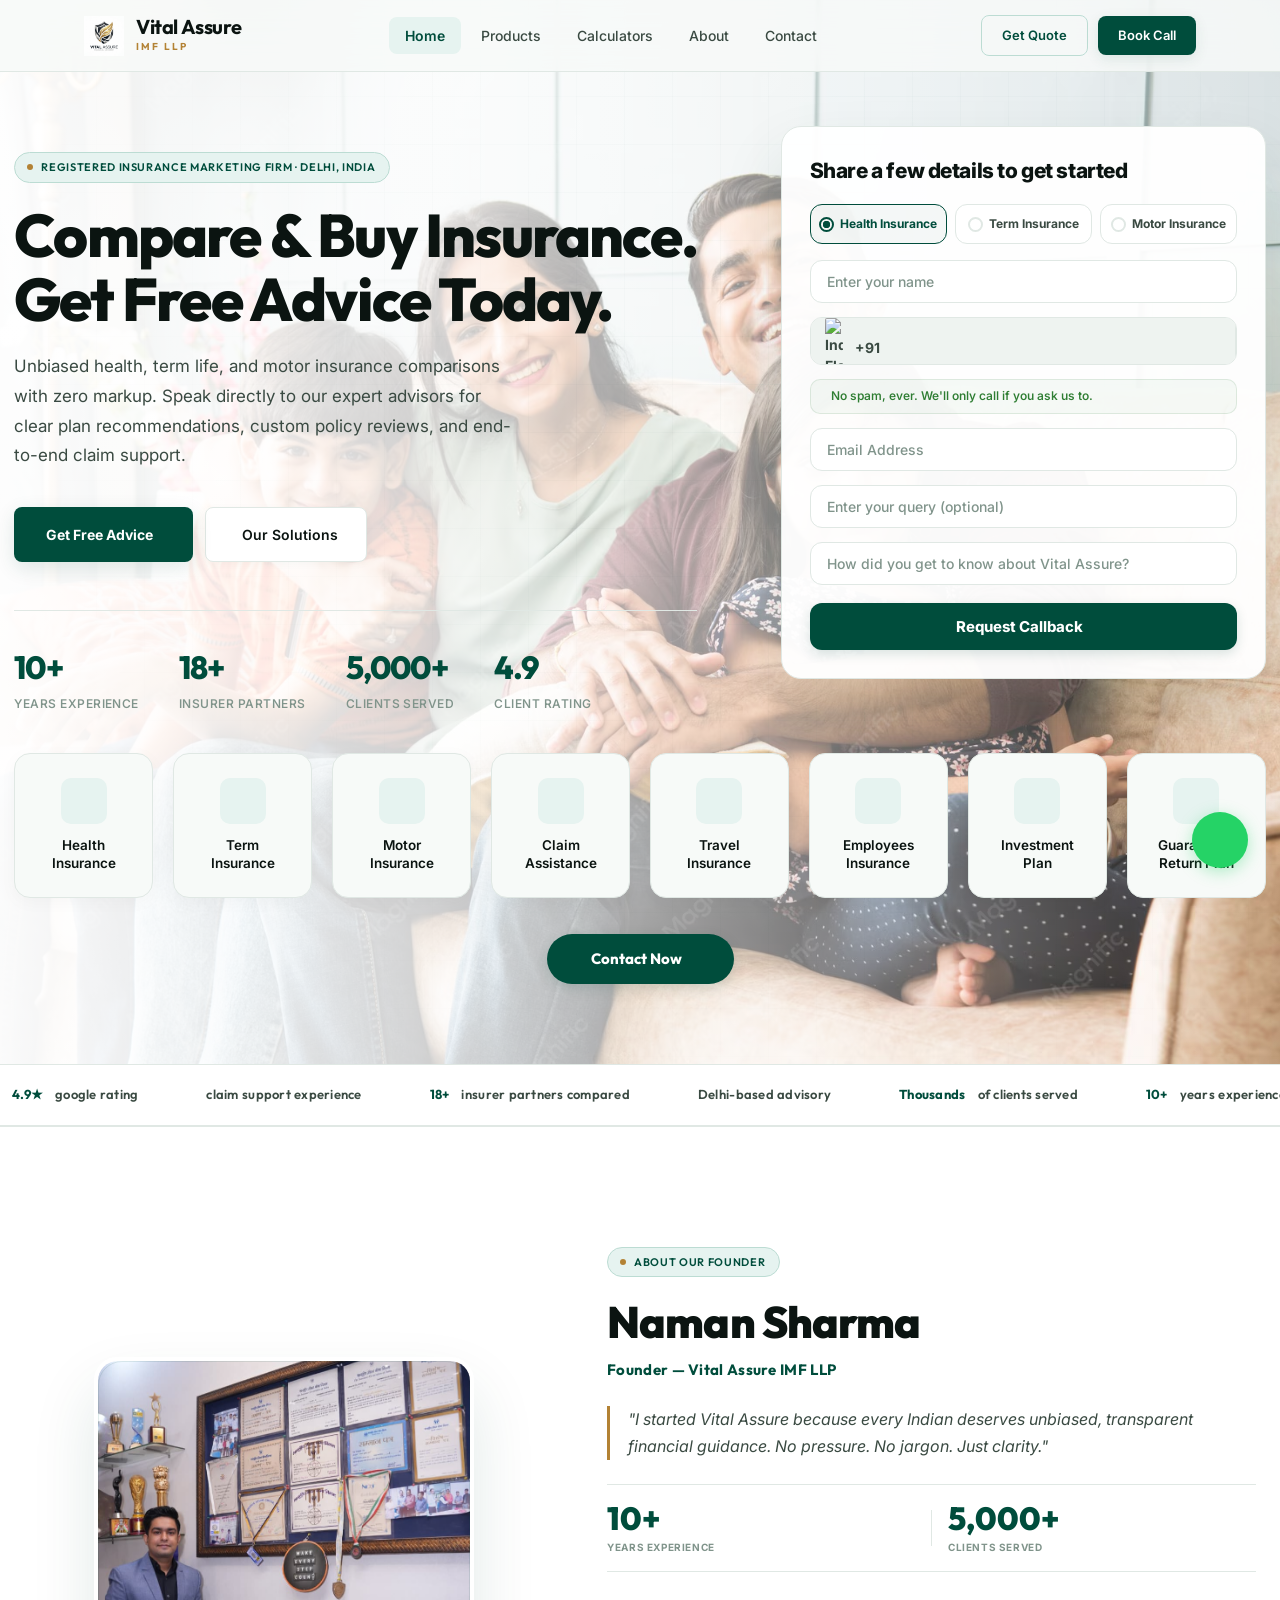
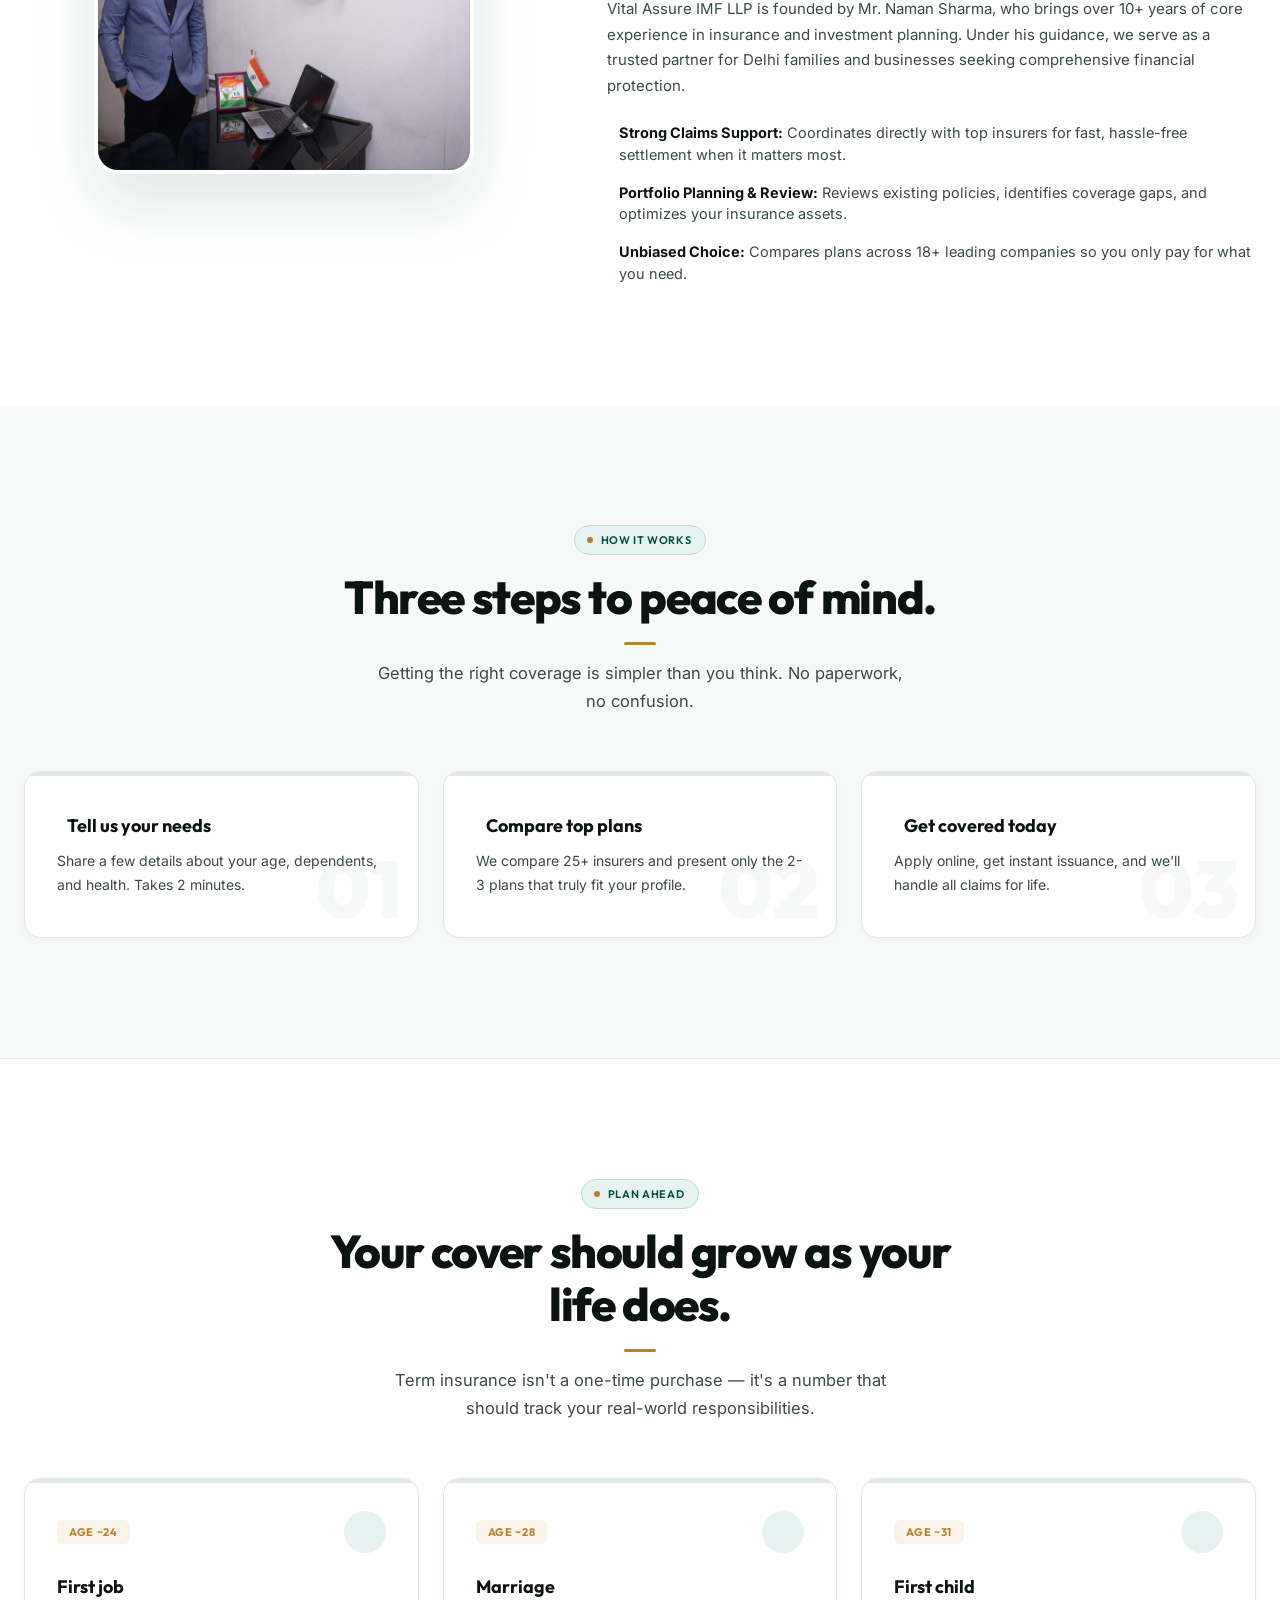
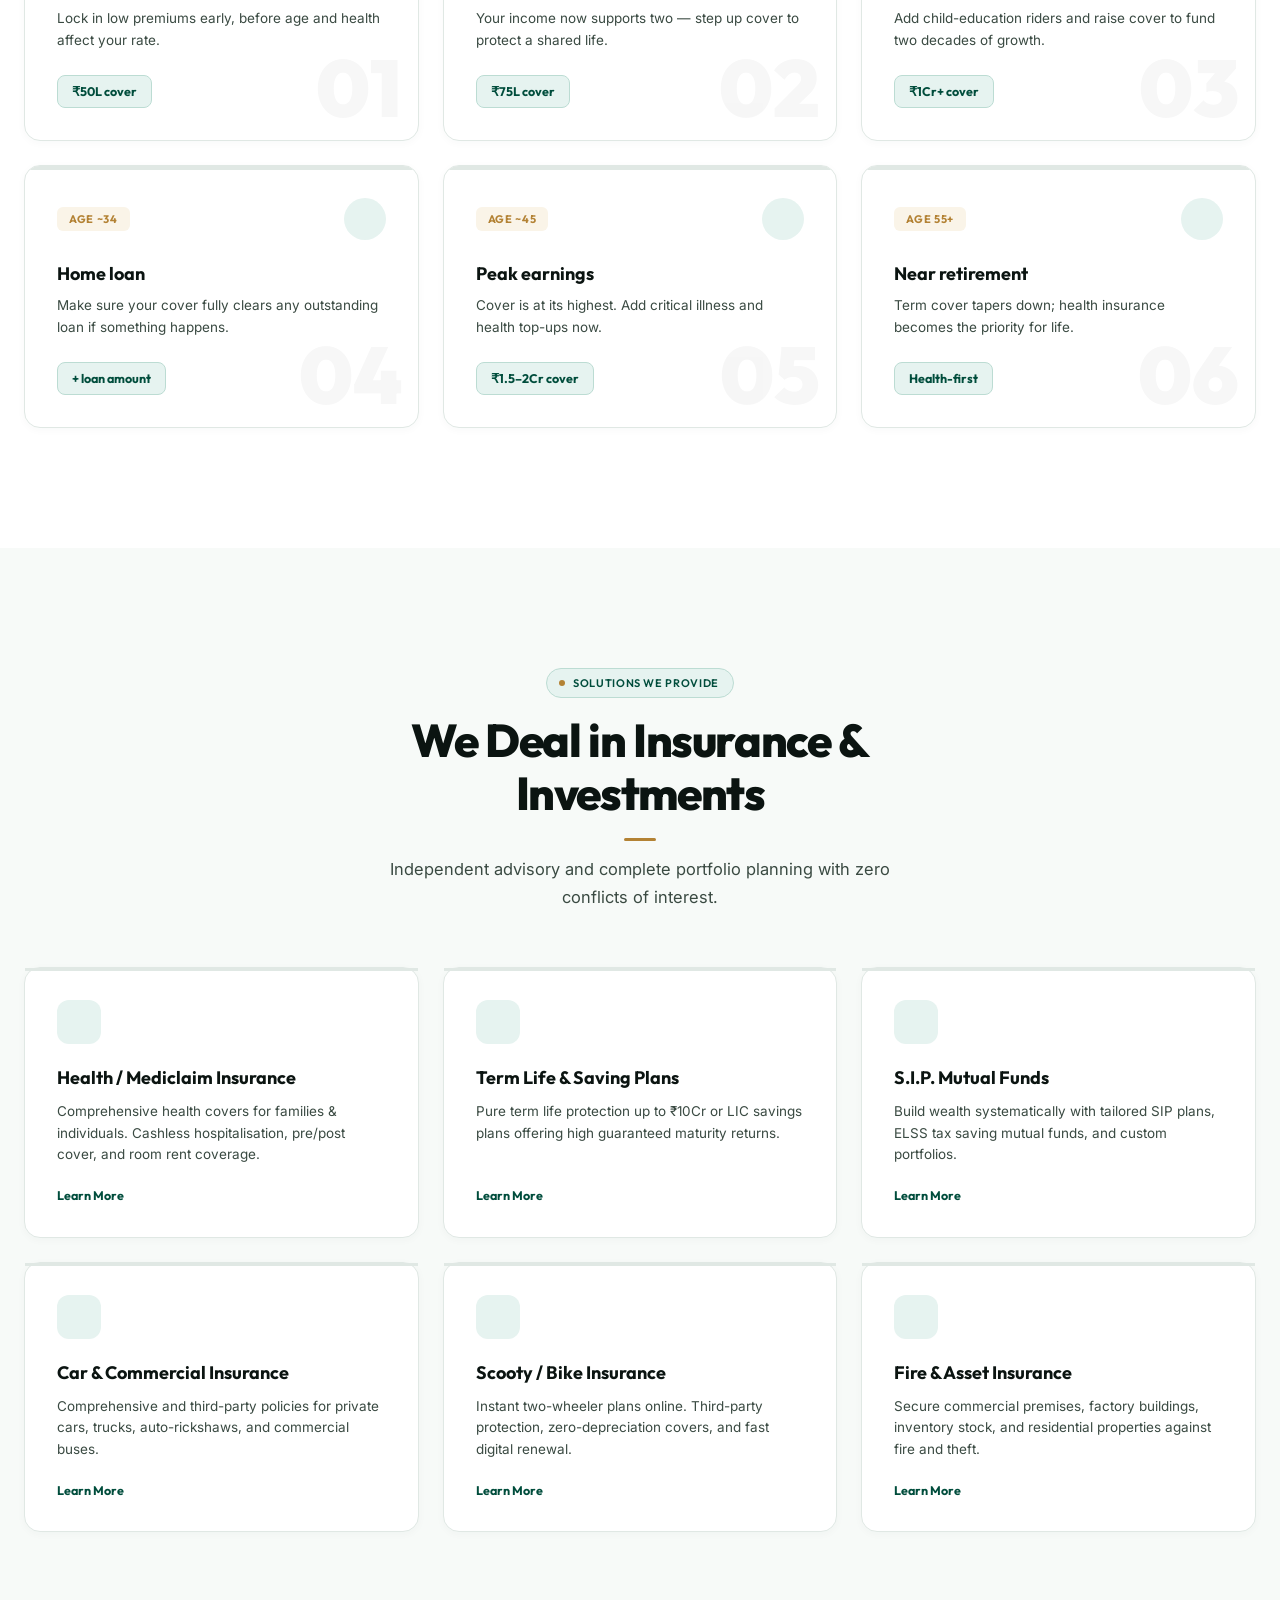
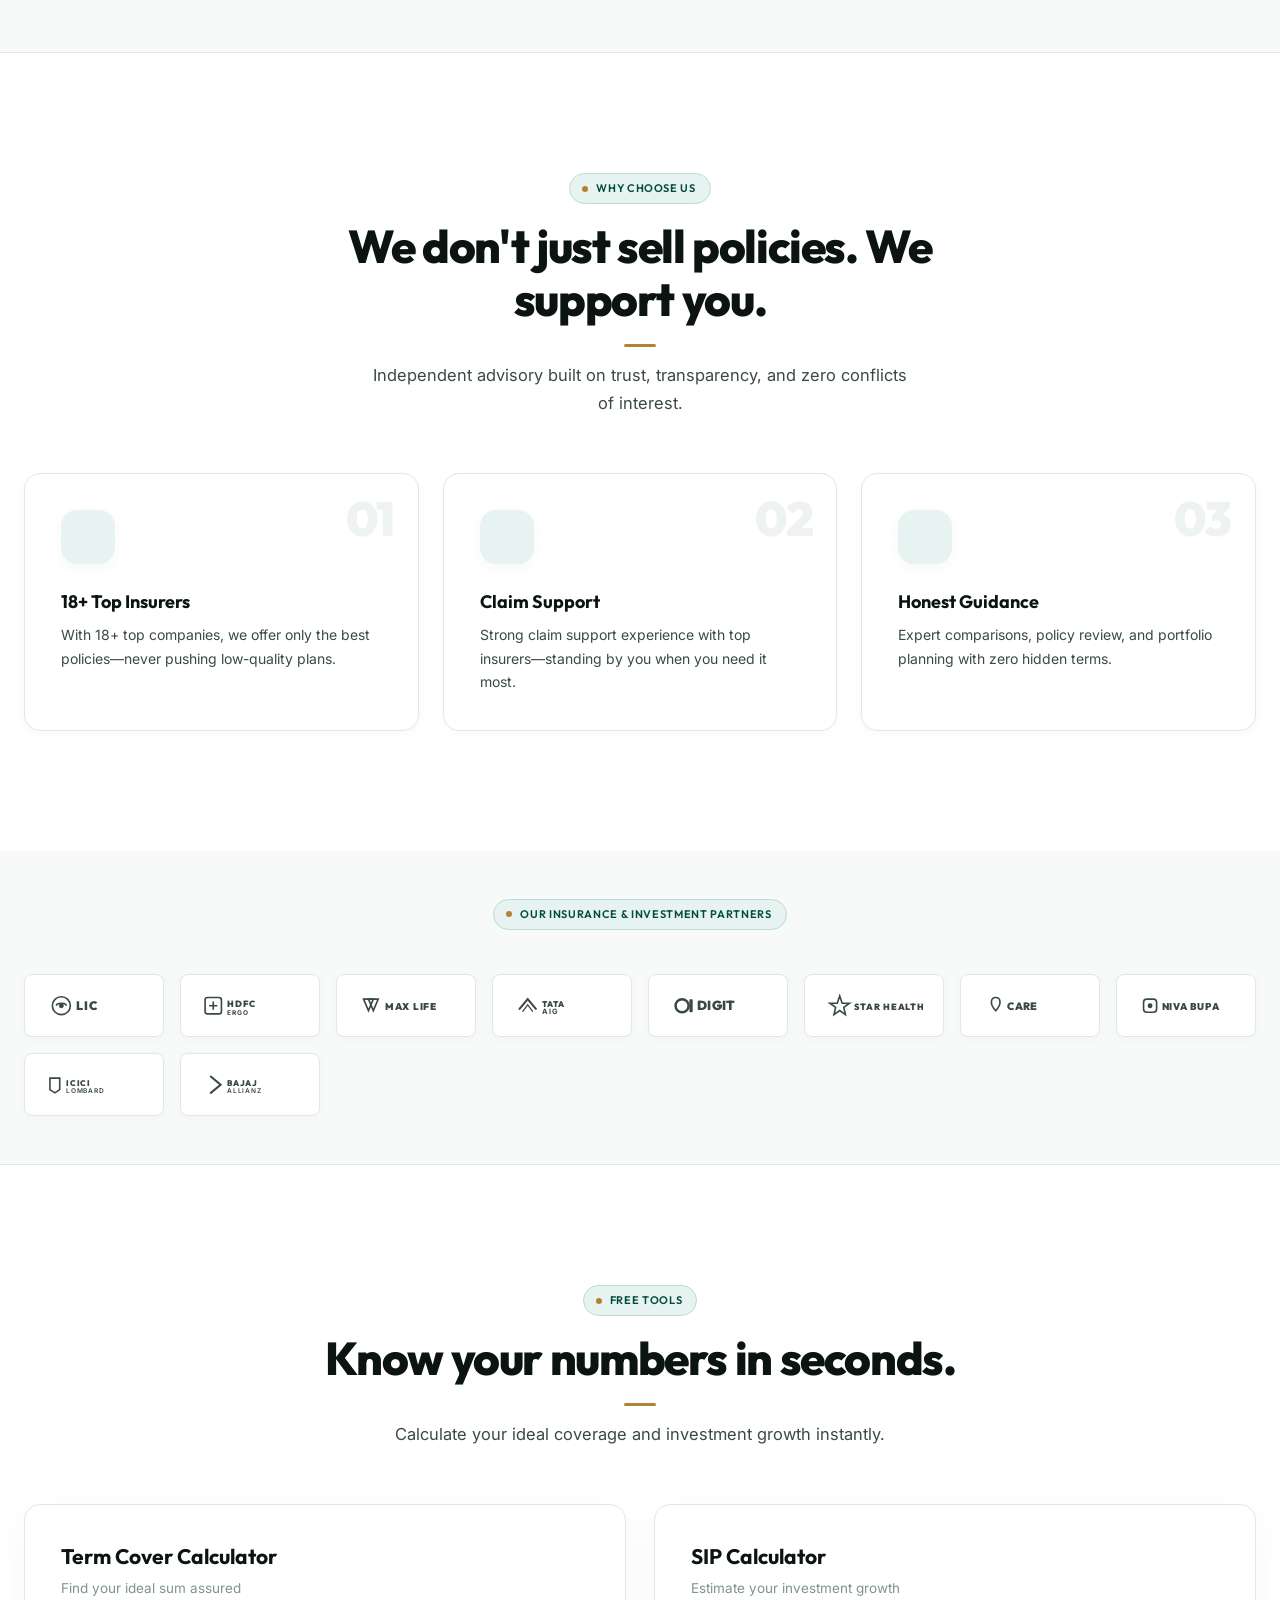
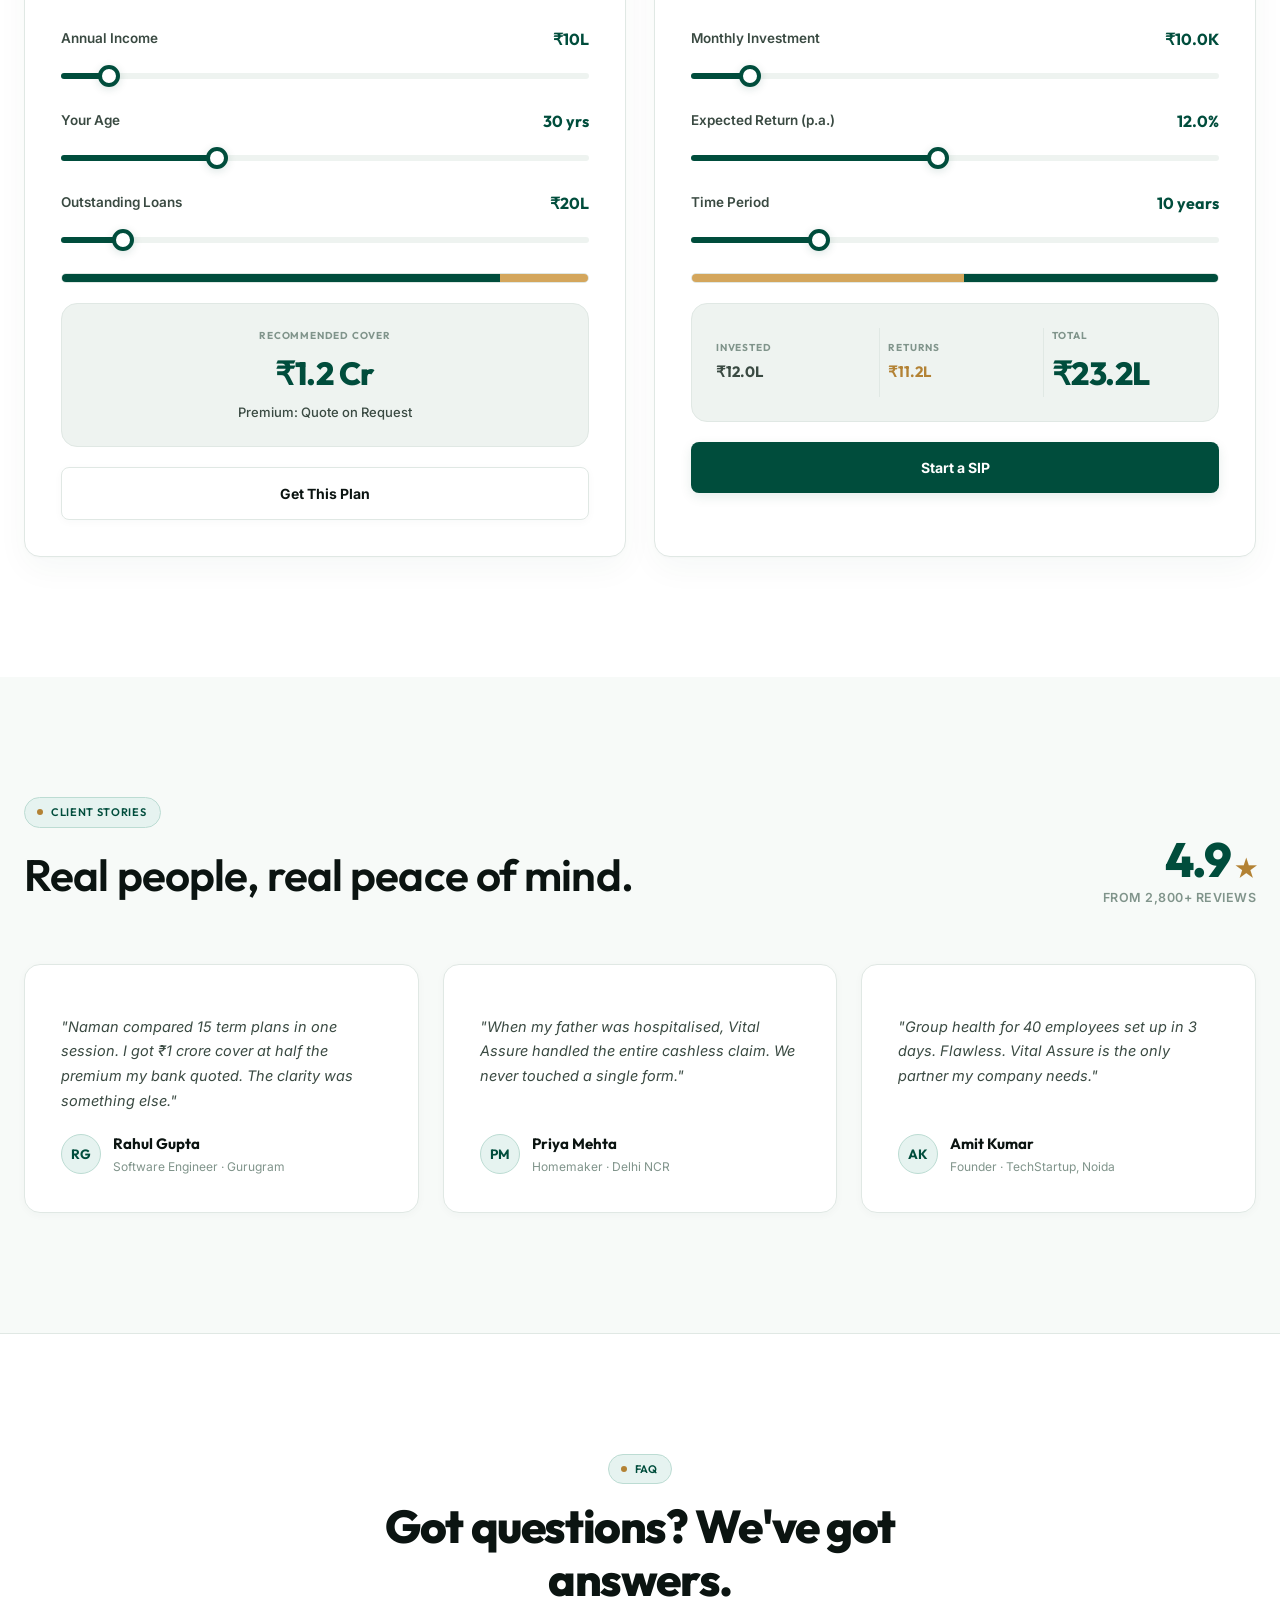
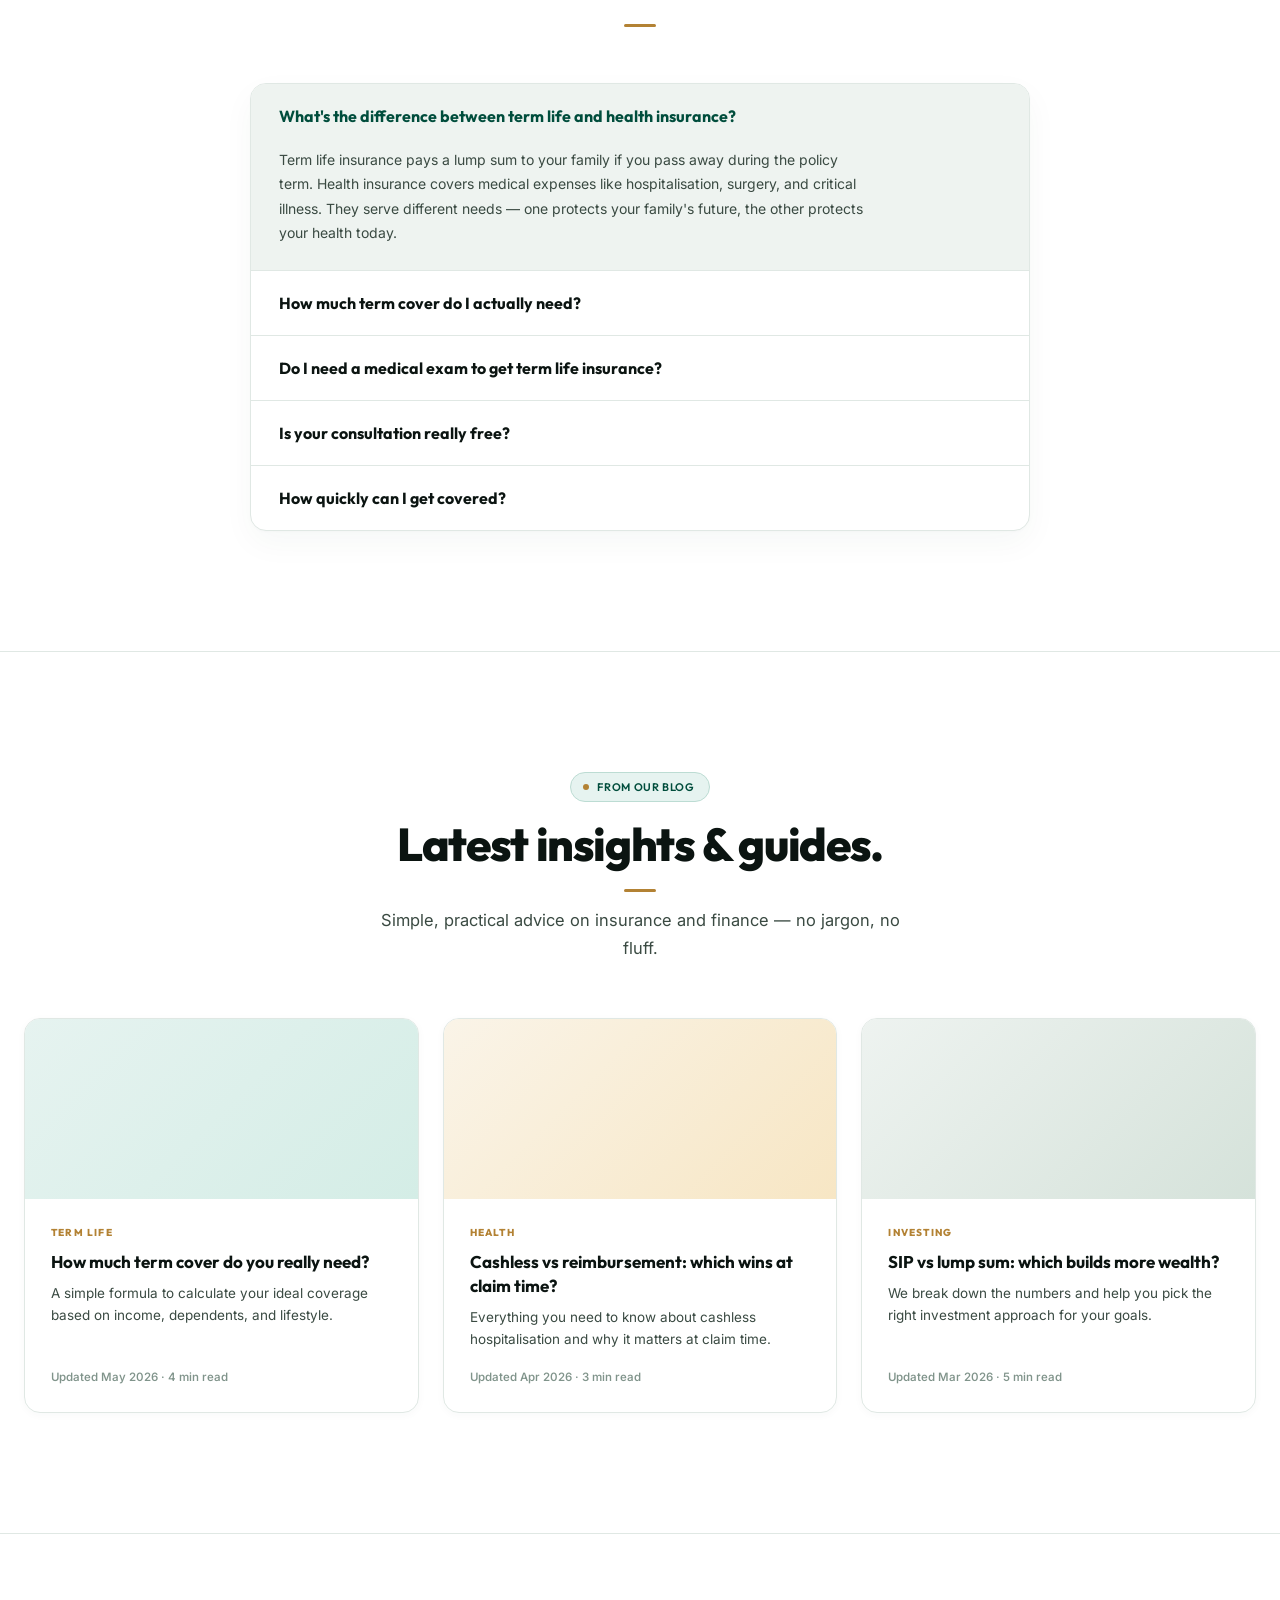
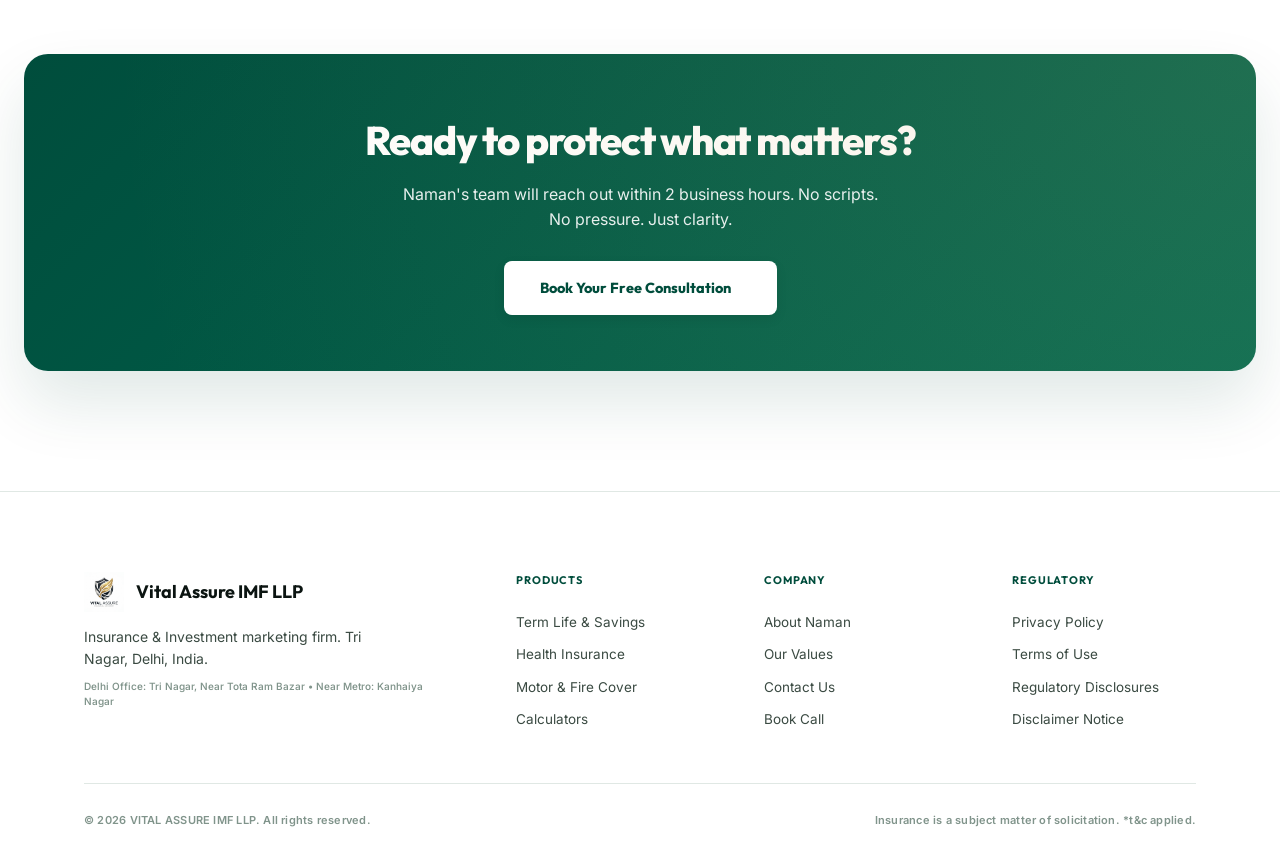
==== commit 502a2bd3: "Add files via upload" ====
--- a/index.html
+++ b/index.html
@@ -17,7 +17,7 @@
 <nav class="nav">
   <div class="nav-inner">
     <a href="index.html" class="nav-l">
-      <div class="nav-m"><svg viewBox="0 0 40 40" fill="none" xmlns="http://www.w3.org/2000/svg" class="logo-svg"><defs><linearGradient id="lg" x1="0" y1="0" x2="40" y2="40"><stop stop-color="#004d3c"/><stop offset="1" stop-color="#006b53"/></linearGradient></defs><path d="M20 2L38 10V24C38 34 20 38 20 38S2 34 2 24V10L20 2Z" fill="url(#lg)"/><path d="M20 5.5L35 12.5V24C35 32.5 20 36 20 36S5 32.5 5 24V12.5L20 5.5Z" fill="none" stroke="#b38234" stroke-width="1.2" opacity=".5"/><path d="M11 14L20 29L29 14" stroke="#fff" stroke-width="3" stroke-linecap="round" stroke-linejoin="round"/><rect x="18.5" y="6.5" width="3" height="3" rx=".5" fill="#b38234" transform="rotate(45 20 8)"/></svg></div>
+      <div class="nav-m"><img src="logo.png" alt="Vital Assure Logo"></div>
       <div><div class="nav-t">Vital Assure</div><div class="nav-s">IMF LLP</div></div>
     </a>
     <div class="nav-links">
@@ -50,6 +50,18 @@
 <section class="hero">
   <div class="hero-overlay"></div>
   <div class="container hero-inner">
+    <!-- Mobile Hero (God-Mode Premium UX) -->
+    <div class="hero-mobile-content">
+      <div class="hero-badge-capsule">
+        <i class="ri-verified-badge-fill"></i> Delhi's Unbiased Advisor
+      </div>
+      <h1>Protect Your <span class="highlight">Health</span>, <span class="highlight">Motor</span> &amp; <span class="highlight">Life</span></h1>
+      <p class="sub">Compare and buy the best insurance plans with direct claims support.</p>
+      <a href="contact.html" class="god-hero-btn">
+        Get a Free Quote <i class="ri-arrow-right-up-line"></i>
+      </a>
+    </div>
+    
     <div class="hero-grid">
       <div>
         <div class="tag r"><span class="d"></span>Registered Insurance Marketing Firm &middot; Delhi, India</div>
@@ -126,31 +138,81 @@
       </div>
     </div>
 
-    <div class="prod-strip">
-      <a href="products.html#term" class="prod-card t r" style="transition-delay:.25s">
-        <div class="pc-icon"><i class="ri-umbrella-line"></i></div>
-        <h2>Term Life &amp; Saving Plans</h2>
-        <div class="pc-sub">Quote on Request</div>
-        <p>Secure your family's future with cover up to &#8377;10Cr or high-yield LIC &amp; Guaranteed saving plans.</p>
-        <div class="pc-badges"><span>LIC / Guaranteed</span><span>Cover to &#8377;10Cr</span><span>Tax Benefits</span></div>
-        <div class="pc-bottom"><span class="pc-price">On Request</span><span class="pc-arrow">Explore <i class="ri-arrow-right-up-line"></i></span></div>
-      </a>
-      <a href="products.html#health" class="prod-card h r" style="transition-delay:.3s">
-        <div class="pc-icon"><i class="ri-pulse-fill"></i></div>
-        <h2>Health / Mediclaim</h2>
-        <div class="pc-sub">Quote on Request</div>
-        <p>Individual &amp; family floater plans. Cashless treatment at 10,000+ network hospitals with zero hidden terms.</p>
-        <div class="pc-badges"><span>10K+ Hospitals</span><span>98.4% Claims</span><span>Cashless Care</span></div>
-        <div class="pc-bottom"><span class="pc-price">On Request</span><span class="pc-arrow">Explore <i class="ri-arrow-right-up-line"></i></span></div>
-      </a>
-      <a href="products.html#motor" class="prod-card m r" style="transition-delay:.35s">
-        <div class="pc-icon"><i class="ri-car-fill"></i></div>
-        <h2>Motor &amp; Fire Insurance</h2>
-        <div class="pc-sub">Quote on Request</div>
-        <p>Comprehensive coverage for cars, scooty/bikes, commercial vehicles, and factories/premises fire insurance.</p>
-        <div class="pc-badges"><span>Car / Two-Wheeler</span><span>Commercial Auto</span><span>Fire &amp; Stock</span></div>
-        <div class="pc-bottom"><span class="pc-price">On Request</span><span class="pc-arrow">Explore <i class="ri-arrow-right-up-line"></i></span></div>
-      </a>
+    <div class="hero-tiles-grid">
+      <a href="products.html#health" class="hero-tile r" style="transition-delay:.25s">
+        <div class="tile-icon"><i class="ri-heart-pulse-fill"></i></div>
+        <span>Health<br>Insurance</span>
+      </a>
+      <a href="products.html#term" class="hero-tile r" style="transition-delay:.3s">
+        <div class="tile-icon"><i class="ri-umbrella-fill"></i></div>
+        <span>Term<br>Insurance</span>
+      </a>
+      <a href="products.html#motor" class="hero-tile r" style="transition-delay:.35s">
+        <div class="tile-icon"><i class="ri-car-fill"></i></div>
+        <span>Motor<br>Insurance</span>
+      </a>
+      <a href="contact.html" class="hero-tile r" style="transition-delay:.4s">
+        <div class="tile-icon"><i class="ri-verified-badge-fill"></i></div>
+        <span>Claim<br>Assistance</span>
+      </a>
+      <a href="contact.html" class="hero-tile hidden-mobile-tile r" style="transition-delay:.45s">
+        <div class="tile-icon"><i class="ri-plane-fill"></i></div>
+        <span>Travel<br>Insurance</span>
+      </a>
+      <a href="contact.html" class="hero-tile hidden-mobile-tile r" style="transition-delay:.5s">
+        <div class="tile-icon"><i class="ri-team-fill"></i></div>
+        <span>Employees<br>Insurance</span>
+      </a>
+      <a href="tools.html" class="hero-tile hidden-mobile-tile r" style="transition-delay:.55s">
+        <div class="tile-icon"><i class="ri-line-chart-fill"></i></div>
+        <span>Investment<br>Plan</span>
+      </a>
+      <a href="products.html" class="hero-tile hidden-mobile-tile r" style="transition-delay:.6s">
+        <div class="tile-icon"><i class="ri-hand-coin-fill"></i></div>
+        <span>Guaranteed<br>Return Plan</span>
+      </a>
+    </div>
+
+    <!-- Toggle button for mobile tiles -->
+    <div class="tiles-toggle-wrapper">
+      <button id="tiles-toggle-btn" class="tiles-toggle-btn" onclick="toggleMobileTiles()">
+        View All Products <i class="ri-arrow-down-s-line"></i>
+      </button>
+    </div>
+
+    <script>
+      function toggleMobileTiles() {
+        const tiles = document.querySelectorAll('.hero-tile.hidden-mobile-tile');
+        const btn = document.getElementById('tiles-toggle-btn');
+        let isExpanded = false;
+        
+        tiles.forEach(tile => {
+          if (tile.classList.contains('show')) {
+            tile.classList.remove('show');
+          } else {
+            tile.classList.add('show');
+            isExpanded = true;
+          }
+        });
+        
+        if (isExpanded) {
+          btn.innerHTML = 'Show Less <i class="ri-arrow-up-s-line"></i>';
+        } else {
+          btn.innerHTML = 'View All Products <i class="ri-arrow-down-s-line"></i>';
+        }
+      }
+    </script>
+    
+    <!-- Desktop-only CTA below the tiles -->
+    <div class="hero-desktop-cta">
+      <a href="contact.html" class="desktop-hero-btn">Contact Now <i class="ri-arrow-right-line"></i></a>
+    </div>
+    
+    <!-- Mobile Hero Bottom Trust Badge (God-Mode Premium UX) -->
+    <div class="hero-mobile-footer-trust">
+      <span><i class="ri-google-fill"></i> 4.9★ Google Rating</span>
+      <span class="dot">&bull;</span>
+      <span>10+ Years Experience</span>
     </div>
   </div>
 </section>
@@ -174,429 +236,6 @@
   </div>
 </div>
 
-<!-- HOW IT WORKS -->
-<section class="section">
-  <div class="container">
-    <div class="st st-ctr r">
-      <div class="tag"><span class="d"></span>How It Works</div>
-      <h2>Three steps to peace of mind.</h2>
-      <p>Getting the right coverage is simpler than you think. No paperwork, no confusion.</p>
-    </div>
-    <div class="steps-grid r">
-      <div class="step-card">
-        <div class="num">01</div>
-        <h3><i class="ri-chat-voice-fill"></i> Tell us your needs</h3>
-        <p>Share a few details about your age, dependents, and health. Takes 2 minutes.</p>
-      </div>
-      <div class="step-card">
-        <div class="num">02</div>
-        <h3><i class="ri-equalizer-fill"></i> Compare top plans</h3>
-        <p>We compare 25+ insurers and present only the 2-3 plans that truly fit your profile.</p>
-      </div>
-      <div class="step-card">
-        <div class="num">03</div>
-        <h3><i class="ri-verified-badge-fill"></i> Get covered today</h3>
-        <p>Apply online, get instant issuance, and we'll handle all claims for life.</p>
-      </div>
-    </div>
-  </div>
-</section>
-
-<!-- LIFE PATH -->
-<section class="section bg-surf border-t">
-  <div class="container">
-    <div class="st st-ctr r">
-      <div class="tag"><span class="d"></span>Plan Ahead</div>
-      <h2>Your cover should grow as your life does.</h2>
-      <p>Term insurance isn't a one-time purchase — it's a number that should track your real-world responsibilities.</p>
-    </div>
-    <div class="lp-grid-new">
-      <div class="lp-card-new r">
-        <div class="lp-bg-num">01</div>
-        <div class="lp-top">
-          <span class="lp-age-badge">Age ~24</span>
-          <div class="lp-icon-circle"><i class="ri-award-fill"></i></div>
-        </div>
-        <h3 class="lp-title">First job</h3>
-        <p class="lp-desc">Lock in low premiums early, before age and health affect your rate.</p>
-        <div class="lp-cover-pill">&#8377;50L cover</div>
-      </div>
-      
-      <div class="lp-card-new r" style="transition-delay:.05s">
-        <div class="lp-bg-num">02</div>
-        <div class="lp-top">
-          <span class="lp-age-badge">Age ~28</span>
-          <div class="lp-icon-circle"><i class="ri-hearts-fill"></i></div>
-        </div>
-        <h3 class="lp-title">Marriage</h3>
-        <p class="lp-desc">Your income now supports two — step up cover to protect a shared life.</p>
-        <div class="lp-cover-pill">&#8377;75L cover</div>
-      </div>
-      
-      <div class="lp-card-new r" style="transition-delay:.1s">
-        <div class="lp-bg-num">03</div>
-        <div class="lp-top">
-          <span class="lp-age-badge">Age ~31</span>
-          <div class="lp-icon-circle"><i class="ri-team-fill"></i></div>
-        </div>
-        <h3 class="lp-title">First child</h3>
-        <p class="lp-desc">Add child-education riders and raise cover to fund two decades of growth.</p>
-        <div class="lp-cover-pill">&#8377;1Cr+ cover</div>
-      </div>
-      
-      <div class="lp-card-new r" style="transition-delay:.15s">
-        <div class="lp-bg-num">04</div>
-        <div class="lp-top">
-          <span class="lp-age-badge">Age ~34</span>
-          <div class="lp-icon-circle"><i class="ri-key-fill"></i></div>
-        </div>
-        <h3 class="lp-title">Home loan</h3>
-        <p class="lp-desc">Make sure your cover fully clears any outstanding loan if something happens.</p>
-        <div class="lp-cover-pill">+ loan amount</div>
-      </div>
-      
-      <div class="lp-card-new r" style="transition-delay:.2s">
-        <div class="lp-bg-num">05</div>
-        <div class="lp-top">
-          <span class="lp-age-badge">Age ~45</span>
-          <div class="lp-icon-circle"><i class="ri-line-chart-fill"></i></div>
-        </div>
-        <h3 class="lp-title">Peak earnings</h3>
-        <p class="lp-desc">Cover is at its highest. Add critical illness and health top-ups now.</p>
-        <div class="lp-cover-pill">&#8377;1.5&ndash;2Cr cover</div>
-      </div>
-      
-      <div class="lp-card-new r" style="transition-delay:.25s">
-        <div class="lp-bg-num">06</div>
-        <div class="lp-top">
-          <span class="lp-age-badge">Age 55+</span>
-          <div class="lp-icon-circle"><i class="ri-sun-fill"></i></div>
-        </div>
-        <h3 class="lp-title">Near retirement</h3>
-        <p class="lp-desc">Term cover tapers down; health insurance becomes the priority for life.</p>
-        <div class="lp-cover-pill">Health-first</div>
-      </div>
-    </div>
-  </div>
-</section>
-
-<!-- PRODUCTS DEEP DIVE -->
-<section class="section" id="products">
-  <div class="container">
-    <div class="st st-ctr r">
-      <div class="tag"><span class="d"></span>Solutions We Provide</div>
-      <h2>We Deal in Insurance &amp; Investments</h2>
-      <p>Independent advisory and complete portfolio planning with zero conflicts of interest.</p>
-    </div>
-    
-    <div class="sol-grid">
-      <!-- Card 1 -->
-      <div class="sol-card r">
-        <div class="sol-ico"><i class="ri-pulse-fill"></i></div>
-        <h3>Health / Mediclaim Insurance</h3>
-        <p>Comprehensive health covers for families &amp; individuals. Cashless hospitalisation, pre/post cover, and room rent coverage.</p>
-        <a href="products.html#health" class="sol-action">Learn More <i class="ri-arrow-right-line"></i></a>
-      </div>
-      <!-- Card 2 -->
-      <div class="sol-card r" style="transition-delay:.05s">
-        <div class="sol-ico"><i class="ri-umbrella-line"></i></div>
-        <h3>Term Life &amp; Saving Plans</h3>
-        <p>Pure term life protection up to ₹10Cr or LIC savings plans offering high guaranteed maturity returns.</p>
-        <a href="products.html#term" class="sol-action">Learn More <i class="ri-arrow-right-line"></i></a>
-      </div>
-      <!-- Card 3 -->
-      <div class="sol-card r" style="transition-delay:.1s">
-        <div class="sol-ico"><i class="ri-line-chart-fill"></i></div>
-        <h3>S.I.P. Mutual Funds</h3>
-        <p>Build wealth systematically with tailored SIP plans, ELSS tax saving mutual funds, and custom portfolios.</p>
-        <a href="products.html#sip" class="sol-action">Learn More <i class="ri-arrow-right-line"></i></a>
-      </div>
-      <!-- Card 4 -->
-      <div class="sol-card r" style="transition-delay:.15s">
-        <div class="sol-ico"><i class="ri-car-fill"></i></div>
-        <h3>Car &amp; Commercial Insurance</h3>
-        <p>Comprehensive and third-party policies for private cars, trucks, auto-rickshaws, and commercial buses.</p>
-        <a href="products.html#motor" class="sol-action">Learn More <i class="ri-arrow-right-line"></i></a>
-      </div>
-      <!-- Card 5 -->
-      <div class="sol-card r" style="transition-delay:.2s">
-        <div class="sol-ico"><i class="ri-motorbike-fill"></i></div>
-        <h3>Scooty / Bike Insurance</h3>
-        <p>Instant two-wheeler plans online. Third-party protection, zero-depreciation covers, and fast digital renewal.</p>
-        <a href="products.html#motor" class="sol-action">Learn More <i class="ri-arrow-right-line"></i></a>
-      </div>
-      <!-- Card 6 -->
-      <div class="sol-card r" style="transition-delay:.25s">
-        <div class="sol-ico"><i class="ri-fire-fill"></i></div>
-        <h3>Fire &amp; Asset Insurance</h3>
-        <p>Secure commercial premises, factory buildings, inventory stock, and residential properties against fire and theft.</p>
-        <a href="products.html#fire" class="sol-action">Learn More <i class="ri-arrow-right-line"></i></a>
-      </div>
-    </div>
-  </div>
-</section>
-
-<!-- WHY US -->
-<section class="section bg-surf border-t">
-  <div class="container">
-    <div class="st st-ctr r">
-      <div class="tag"><span class="d"></span>Why Choose Us</div>
-      <h2>We don't just sell policies. We support you.</h2>
-      <p>Independent advisory built on trust, transparency, and zero conflicts of interest.</p>
-    </div>
-    <div class="why-grid">
-      <div class="why-card r">
-        <span class="w-num">01</span>
-        <div class="why-ico"><i class="ri-scales-3-fill"></i></div>
-        <h3>18+ Top Insurers</h3>
-        <p>With 18+ top companies, we offer only the best policies—never pushing low-quality plans.</p>
-      </div>
-      <div class="why-card r" style="transition-delay:.1s">
-        <span class="w-num">02</span>
-        <div class="why-ico"><i class="ri-hand-heart-fill"></i></div>
-        <h3>Claim Support</h3>
-        <p>Strong claim support experience with top insurers—standing by you when you need it most.</p>
-      </div>
-      <div class="why-card r" style="transition-delay:.2s">
-        <span class="w-num">03</span>
-        <div class="why-ico"><i class="ri-verified-badge-fill"></i></div>
-        <h3>Honest Guidance</h3>
-        <p>Expert comparisons, policy review, and portfolio planning with zero hidden terms.</p>
-      </div>
-    </div>
-  </div>
-</section>
-
-<!-- TRUST BAR -->
-<section style="padding:48px 0">
-  <div class="container">
-    <div class="st st-ctr r" style="margin-bottom:28px">
-      <div class="tag"><span class="d"></span>Our Insurance &amp; Investment Partners</div>
-    </div>
-    <div class="partners r">
-      <div>
-        <svg viewBox="0 0 120 36" class="partner-logo" fill="currentColor">
-          <circle cx="20" cy="18" r="11" fill="none" stroke="currentColor" stroke-width="2"/>
-          <path d="M14,18 C14,14 26,14 26,18" stroke="currentColor" stroke-width="2" fill="none"/>
-          <circle cx="20" cy="18" r="3"/>
-          <text x="38" y="23" font-size="15" font-weight="900" font-family="'Outfit',sans-serif" letter-spacing="1">LIC</text>
-        </svg>
-      </div>
-      <div>
-        <svg viewBox="0 0 120 36" class="partner-logo" fill="currentColor">
-          <rect x="5" y="8" width="20" height="20" rx="3" fill="none" stroke="currentColor" stroke-width="2"/>
-          <path d="M10,18 L20,18 M15,13 L15,23" stroke="currentColor" stroke-width="2"/>
-          <text x="32" y="20" font-size="11" font-weight="900" font-family="'Outfit',sans-serif">HDFC</text>
-          <text x="32" y="29" font-size="8" font-weight="700" font-family="'Inter',sans-serif" letter-spacing="1">ERGO</text>
-        </svg>
-      </div>
-      <div>
-        <svg viewBox="0 0 120 36" class="partner-logo" fill="currentColor">
-          <path d="M8,10 L20,10 L14,24 Z" fill="none" stroke="currentColor" stroke-width="2"/>
-          <path d="M14,10 L26,10 L20,24 Z" fill="none" stroke="currentColor" stroke-width="2"/>
-          <text x="34" y="23" font-size="12" font-weight="900" font-family="'Outfit',sans-serif">MAX LIFE</text>
-        </svg>
-      </div>
-      <div>
-        <svg viewBox="0 0 120 36" class="partner-logo" fill="currentColor">
-          <path d="M8,22 L18,10 L28,22" fill="none" stroke="currentColor" stroke-width="2.5" stroke-linecap="round"/>
-          <path d="M12,25 L18,17 L24,25" fill="none" stroke="currentColor" stroke-width="1.5" stroke-linecap="round"/>
-          <text x="36" y="19" font-size="10" font-weight="900" font-family="'Outfit',sans-serif">TATA</text>
-          <text x="36" y="28" font-size="9" font-weight="700" font-family="'Inter',sans-serif" letter-spacing="1.5">AIG</text>
-        </svg>
-      </div>
-      <div>
-        <svg viewBox="0 0 120 36" class="partner-logo" fill="currentColor">
-          <circle cx="16" cy="18" r="8" fill="none" stroke="currentColor" stroke-width="3"/>
-          <rect x="25" y="10" width="4" height="16" rx="1"/>
-          <text x="34" y="23" font-size="16" font-weight="900" font-family="'Outfit',sans-serif" letter-spacing="0.5">digit</text>
-        </svg>
-      </div>
-      <div>
-        <svg viewBox="0 0 120 36" class="partner-logo" fill="currentColor">
-          <polygon points="18,6 21,15 30,15 23,20 25,29 18,24 11,29 13,20 6,15 15,15" fill="none" stroke="currentColor" stroke-width="2"/>
-          <text x="36" y="23" font-size="11" font-weight="900" font-family="'Outfit',sans-serif">STAR HEALTH</text>
-        </svg>
-      </div>
-      <div>
-        <svg viewBox="0 0 120 36" class="partner-logo" fill="currentColor">
-          <path d="M18,8 C12,8 10,16 18,24 C26,16 24,8 18,8 Z" fill="none" stroke="currentColor" stroke-width="2"/>
-          <text x="32" y="23" font-size="13" font-weight="900" font-family="'Outfit',sans-serif" letter-spacing="0.5">care</text>
-        </svg>
-      </div>
-      <div>
-        <svg viewBox="0 0 120 36" class="partner-logo" fill="currentColor">
-          <rect x="8" y="10" width="16" height="16" rx="4" fill="none" stroke="currentColor" stroke-width="2"/>
-          <circle cx="16" cy="18" r="3"/>
-          <text x="30" y="23" font-size="12" font-weight="900" font-family="'Outfit',sans-serif">NIVA BUPA</text>
-        </svg>
-      </div>
-      <div>
-        <svg viewBox="0 0 120 36" class="partner-logo" fill="currentColor">
-          <path d="M6,10 L18,10 L18,24 L12,28 L6,24 Z" fill="none" stroke="currentColor" stroke-width="2"/>
-          <text x="26" y="19" font-size="10" font-weight="900" font-family="'Outfit',sans-serif">ICICI</text>
-          <text x="26" y="28" font-size="8" font-weight="600" font-family="'Inter',sans-serif">Lombard</text>
-        </svg>
-      </div>
-      <div>
-        <svg viewBox="0 0 120 36" class="partner-logo" fill="currentColor">
-          <path d="M12,8 L24,18 L12,28" fill="none" stroke="currentColor" stroke-width="2.5" stroke-linecap="round"/>
-          <text x="32" y="19" font-size="10" font-weight="900" font-family="'Outfit',sans-serif">BAJAJ</text>
-          <text x="32" y="28" font-size="8" font-weight="600" font-family="'Inter',sans-serif">Allianz</text>
-        </svg>
-      </div>
-    </div>
-  </div>
-</section>
-
-<!-- CALCULATORS -->
-<section class="section bg-surf border-t" id="tools">
-  <div class="container">
-    <div class="st st-ctr r">
-      <div class="tag"><span class="d"></span>Free Tools</div>
-      <h2>Know your numbers in seconds.</h2>
-      <p>Calculate your ideal coverage and investment growth instantly.</p>
-    </div>
-    <div class="calc-grid">
-      <div class="calc-box rl">
-        <h3>Term Cover Calculator</h3>
-        <div class="s">Find your ideal sum assured</div>
-        <div class="cg"><div class="cl">Annual Income <span id="tl1">&#8377;10L</span></div><input type="range" id="t1" min="3" max="100" step="1" value="10" oninput="termCalc()"></div>
-        <div class="cg"><div class="cl">Your Age <span id="tl2">30 yrs</span></div><input type="range" id="t2" min="18" max="60" step="1" value="30" oninput="termCalc()"></div>
-        <div class="cg"><div class="cl">Outstanding Loans <span id="tl3">&#8377;20L</span></div><input type="range" id="t3" min="0" max="200" step="5" value="20" oninput="termCalc()"></div>
-        <div class="comp-bar">
-          <div id="tbar-inc" class="comp-bar-inv" style="background: var(--forest);"></div>
-          <div id="tbar-loan" class="comp-bar-gain" style="background: var(--gold-light);"></div>
-        </div>
-        <div class="cr one">
-          <div class="l">Recommended Cover</div>
-          <div id="tc" class="v b" style="margin:6px 0">&#8377;1.2 Cr</div>
-          <div id="tp" style="font-size:13px;font-weight:500;color:var(--ink2);font-family:'Inter',sans-serif">Premium: Quote on Request</div>
-        </div>
-        <a href="contact.html" class="cb o">Get This Plan <i class="ri-arrow-right-up-line"></i></a>
-      </div>
-      <div class="calc-box rr">
-        <h3>SIP Calculator</h3>
-        <div class="s">Estimate your investment growth</div>
-        <div class="cg"><div class="cl">Monthly Investment <span id="sl1">&#8377;10,000</span></div><input type="range" id="s1" min="500" max="100000" step="500" value="10000" oninput="sipCalc()"></div>
-        <div class="cg"><div class="cl">Expected Return (p.a.) <span id="sl2">12%</span></div><input type="range" id="s2" min="5" max="20" step=".5" value="12" oninput="sipCalc()"></div>
-        <div class="cg"><div class="cl">Time Period <span id="sl3">10 years</span></div><input type="range" id="s3" min="1" max="40" step="1" value="10" oninput="sipCalc()"></div>
-        <div class="comp-bar">
-          <div id="bar-inv" class="comp-bar-inv"></div>
-          <div id="bar-gain" class="comp-bar-gain"></div>
-        </div>
-        <div class="cr">
-          <div class="c"><div class="l">Invested</div><div class="v" id="si">&#8377;12L</div></div>
-          <div class="c"><div class="l">Returns</div><div class="v g" id="sr">&#8377;11.6L</div></div>
-          <div class="c"><div class="l">Total</div><div id="sv" class="v b">&#8377;23.2L</div></div>
-        </div>
-        <a href="contact.html" class="cb">Start a SIP <i class="ri-arrow-right-up-line"></i></a>
-      </div>
-    </div>
-  </div>
-</section>
-
-<!-- TESTIMONIALS -->
-<section class="section">
-  <div class="container">
-    <div class="test-h r">
-      <div>
-        <div class="tag"><span class="d"></span>Client Stories</div>
-        <h2 style="font-family:var(--display);font-size:clamp(28px,3.8vw,44px);font-weight:600;letter-spacing:-.02em;margin-top:14px;color:var(--ink)">Real people, real peace of mind.</h2>
-      </div>
-      <div class="test-r"><div class="n">4.9<span style="color:var(--gold);font-size:24px;margin-left:4px">&#9733;</span></div><div class="s">from 2,800+ reviews</div></div>
-    </div>
-    <div class="test-grid">
-      <div class="tc r">
-        <div class="stars">
-          <i class="ri-star-fill"></i><i class="ri-star-fill"></i><i class="ri-star-fill"></i><i class="ri-star-fill"></i><i class="ri-star-fill"></i>
-        </div>
-        <p class="q">"Naman compared 15 term plans in one session. I got &#8377;1 crore cover at half the premium my bank quoted. The clarity was something else."</p>
-        <div class="t-user">
-          <div class="t-avatar">RG</div>
-          <div>
-            <div class="nm">Rahul Gupta</div>
-            <div class="rl">Software Engineer &middot; Gurugram</div>
-          </div>
-        </div>
-      </div>
-      <div class="tc r" style="transition-delay:.1s">
-        <div class="stars">
-          <i class="ri-star-fill"></i><i class="ri-star-fill"></i><i class="ri-star-fill"></i><i class="ri-star-fill"></i><i class="ri-star-fill"></i>
-        </div>
-        <p class="q">"When my father was hospitalised, Vital Assure handled the entire cashless claim. We never touched a single form."</p>
-        <div class="t-user">
-          <div class="t-avatar">PM</div>
-          <div>
-            <div class="nm">Priya Mehta</div>
-            <div class="rl">Homemaker &middot; Delhi NCR</div>
-          </div>
-        </div>
-      </div>
-      <div class="tc r" style="transition-delay:.2s">
-        <div class="stars">
-          <i class="ri-star-fill"></i><i class="ri-star-fill"></i><i class="ri-star-fill"></i><i class="ri-star-fill"></i><i class="ri-star-fill"></i>
-        </div>
-        <p class="q">"Group health for 40 employees set up in 3 days. Flawless. Vital Assure is the only partner my company needs."</p>
-        <div class="t-user">
-          <div class="t-avatar">AK</div>
-          <div>
-            <div class="nm">Amit Kumar</div>
-            <div class="rl">Founder &middot; TechStartup, Noida</div>
-          </div>
-        </div>
-      </div>
-    </div>
-  </div>
-</section>
-
-<!-- FAQ -->
-<section class="section bg-surf border-t">
-  <div class="container">
-    <div class="st st-ctr r">
-      <div class="tag"><span class="d"></span>FAQ</div>
-      <h2>Got questions? We've got answers.</h2>
-    </div>
-    <div class="faq-grid r">
-      <div class="faq-item open">
-        <button class="faq-q" onclick="toggleFaq(this)">
-          <span>What's the difference between term life and health insurance?</span>
-          <i class="ri-arrow-down-s-line"></i>
-        </button>
-        <div class="faq-a">Term life insurance pays a lump sum to your family if you pass away during the policy term. Health insurance covers medical expenses like hospitalisation, surgery, and critical illness. They serve different needs — one protects your family's future, the other protects your health today.</div>
-      </div>
-      <div class="faq-item">
-        <button class="faq-q" onclick="toggleFaq(this)">
-          <span>How much term cover do I actually need?</span>
-          <i class="ri-arrow-down-s-line"></i>
-        </button>
-        <div class="faq-a">A good rule of thumb is 10-15x your annual income plus any outstanding loans. Use our term cover calculator above to get a personalised number in seconds.</div>
-      </div>
-      <div class="faq-item">
-        <button class="faq-q" onclick="toggleFaq(this)">
-          <span>Do I need a medical exam to get term life insurance?</span>
-          <i class="ri-arrow-down-s-line"></i>
-        </button>
-        <div class="faq-a">For coverage up to &#8377;1Cr, many insurers offer no-medical-exam policies. For higher coverage, a basic health check may be needed. We'll find the best option for your profile.</div>
-      </div>
-      <div class="faq-item">
-        <button class="faq-q" onclick="toggleFaq(this)">
-          <span>Is your consultation really free?</span>
-          <i class="ri-arrow-down-s-line"></i>
-        </button>
-        <div class="faq-a">Yes, completely free. We earn from insurers, not from you. Comparing plans, advice, and ongoing claims support — always at zero cost.</div>
-      </div>
-      <div class="faq-item">
-        <button class="faq-q" onclick="toggleFaq(this)">
-          <span>How quickly can I get covered?</span>
-          <i class="ri-arrow-down-s-line"></i>
-        </button>
-        <div class="faq-a">Most term life policies issue instantly — within hours of application. Health insurance typically takes 1-3 days. We'll expedite everything for you.</div>
-      </div>
-    </div>
-  </div>
-</section>
-
 <!-- ABOUT SNIPPET (NAMAN SHARMA SPOTLIGHT) -->
 <section class="section bg-surf border-t" id="about-naman">
   <div class="container">
@@ -656,6 +295,433 @@
   </div>
 </section>
 
+<!-- HOW IT WORKS -->
+<section class="section">
+  <div class="container">
+    <div class="st st-ctr r">
+      <div class="tag"><span class="d"></span>How It Works</div>
+      <h2>Three steps to peace of mind.</h2>
+      <p>Getting the right coverage is simpler than you think. No paperwork, no confusion.</p>
+    </div>
+    <div class="steps-grid r">
+      <div class="step-card">
+        <div class="num">01</div>
+        <h3><i class="ri-chat-voice-fill"></i> Tell us your needs</h3>
+        <p>Share a few details about your age, dependents, and health. Takes 2 minutes.</p>
+      </div>
+      <div class="step-card">
+        <div class="num">02</div>
+        <h3><i class="ri-equalizer-fill"></i> Compare top plans</h3>
+        <p>We compare 25+ insurers and present only the 2-3 plans that truly fit your profile.</p>
+      </div>
+      <div class="step-card">
+        <div class="num">03</div>
+        <h3><i class="ri-verified-badge-fill"></i> Get covered today</h3>
+        <p>Apply online, get instant issuance, and we'll handle all claims for life.</p>
+      </div>
+    </div>
+  </div>
+</section>
+
+<!-- LIFE PATH -->
+<section class="section bg-surf border-t">
+  <div class="container">
+    <div class="st st-ctr r">
+      <div class="tag"><span class="d"></span>Plan Ahead</div>
+      <h2>Your cover should grow as your life does.</h2>
+      <p>Term insurance isn't a one-time purchase — it's a number that should track your real-world responsibilities.</p>
+    </div>
+    <div class="lp-grid-new">
+      <div class="lp-card-new r">
+        <div class="lp-bg-num">01</div>
+        <div class="lp-top">
+          <span class="lp-age-badge">Age ~24</span>
+          <div class="lp-icon-circle"><i class="ri-award-fill"></i></div>
+        </div>
+        <h3 class="lp-title">First job</h3>
+        <p class="lp-desc">Lock in low premiums early, before age and health affect your rate.</p>
+        <div class="lp-cover-pill">&#8377;50L cover</div>
+      </div>
+      
+      <div class="lp-card-new r" style="transition-delay:.05s">
+        <div class="lp-bg-num">02</div>
+        <div class="lp-top">
+          <span class="lp-age-badge">Age ~28</span>
+          <div class="lp-icon-circle"><i class="ri-hearts-fill"></i></div>
+        </div>
+        <h3 class="lp-title">Marriage</h3>
+        <p class="lp-desc">Your income now supports two — step up cover to protect a shared life.</p>
+        <div class="lp-cover-pill">&#8377;75L cover</div>
+      </div>
+      
+      <div class="lp-card-new r" style="transition-delay:.1s">
+        <div class="lp-bg-num">03</div>
+        <div class="lp-top">
+          <span class="lp-age-badge">Age ~31</span>
+          <div class="lp-icon-circle"><i class="ri-team-fill"></i></div>
+        </div>
+        <h3 class="lp-title">First child</h3>
+        <p class="lp-desc">Add child-education riders and raise cover to fund two decades of growth.</p>
+        <div class="lp-cover-pill">&#8377;1Cr+ cover</div>
+      </div>
+      
+      <div class="lp-card-new r" style="transition-delay:.15s">
+        <div class="lp-bg-num">04</div>
+        <div class="lp-top">
+          <span class="lp-age-badge">Age ~34</span>
+          <div class="lp-icon-circle"><i class="ri-key-fill"></i></div>
+        </div>
+        <h3 class="lp-title">Home loan</h3>
+        <p class="lp-desc">Make sure your cover fully clears any outstanding loan if something happens.</p>
+        <div class="lp-cover-pill">+ loan amount</div>
+      </div>
+      
+      <div class="lp-card-new r" style="transition-delay:.2s">
+        <div class="lp-bg-num">05</div>
+        <div class="lp-top">
+          <span class="lp-age-badge">Age ~45</span>
+          <div class="lp-icon-circle"><i class="ri-line-chart-fill"></i></div>
+        </div>
+        <h3 class="lp-title">Peak earnings</h3>
+        <p class="lp-desc">Cover is at its highest. Add critical illness and health top-ups now.</p>
+        <div class="lp-cover-pill">&#8377;1.5&ndash;2Cr cover</div>
+      </div>
+      
+      <div class="lp-card-new r" style="transition-delay:.25s">
+        <div class="lp-bg-num">06</div>
+        <div class="lp-top">
+          <span class="lp-age-badge">Age 55+</span>
+          <div class="lp-icon-circle"><i class="ri-sun-fill"></i></div>
+        </div>
+        <h3 class="lp-title">Near retirement</h3>
+        <p class="lp-desc">Term cover tapers down; health insurance becomes the priority for life.</p>
+        <div class="lp-cover-pill">Health-first</div>
+      </div>
+    </div>
+  </div>
+</section>
+
+<!-- PRODUCTS DEEP DIVE -->
+<section class="section" id="products">
+  <div class="container">
+    <div class="st st-ctr r">
+      <div class="tag"><span class="d"></span>Solutions We Provide</div>
+      <h2>We Deal in Insurance &amp; Investments</h2>
+      <p>Independent advisory and complete portfolio planning with zero conflicts of interest.</p>
+    </div>
+    
+    <div class="sol-grid">
+      <!-- Card 1 -->
+      <div class="sol-card r">
+        <div class="sol-ico"><i class="ri-pulse-fill"></i></div>
+        <h3>Health / Mediclaim Insurance</h3>
+        <p>Comprehensive health covers for families &amp; individuals. Cashless hospitalisation, pre/post cover, and room rent coverage.</p>
+        <a href="products.html#health" class="sol-action">Learn More <i class="ri-arrow-right-line"></i></a>
+      </div>
+      <!-- Card 2 -->
+      <div class="sol-card r" style="transition-delay:.05s">
+        <div class="sol-ico"><i class="ri-umbrella-line"></i></div>
+        <h3>Term Life &amp; Saving Plans</h3>
+        <p>Pure term life protection up to ₹10Cr or LIC savings plans offering high guaranteed maturity returns.</p>
+        <a href="products.html#term" class="sol-action">Learn More <i class="ri-arrow-right-line"></i></a>
+      </div>
+      <!-- Card 3 -->
+      <div class="sol-card r" style="transition-delay:.1s">
+        <div class="sol-ico"><i class="ri-line-chart-fill"></i></div>
+        <h3>S.I.P. Mutual Funds</h3>
+        <p>Build wealth systematically with tailored SIP plans, ELSS tax saving mutual funds, and custom portfolios.</p>
+        <a href="products.html#sip" class="sol-action">Learn More <i class="ri-arrow-right-line"></i></a>
+      </div>
+      <!-- Card 4 -->
+      <div class="sol-card r" style="transition-delay:.15s">
+        <div class="sol-ico"><i class="ri-car-fill"></i></div>
+        <h3>Car &amp; Commercial Insurance</h3>
+        <p>Comprehensive and third-party policies for private cars, trucks, auto-rickshaws, and commercial buses.</p>
+        <a href="products.html#motor" class="sol-action">Learn More <i class="ri-arrow-right-line"></i></a>
+      </div>
+      <!-- Card 5 -->
+      <div class="sol-card r" style="transition-delay:.2s">
+        <div class="sol-ico"><i class="ri-motorbike-fill"></i></div>
+        <h3>Scooty / Bike Insurance</h3>
+        <p>Instant two-wheeler plans online. Third-party protection, zero-depreciation covers, and fast digital renewal.</p>
+        <a href="products.html#motor" class="sol-action">Learn More <i class="ri-arrow-right-line"></i></a>
+      </div>
+      <!-- Card 6 -->
+      <div class="sol-card r" style="transition-delay:.25s">
+        <div class="sol-ico"><i class="ri-fire-fill"></i></div>
+        <h3>Fire &amp; Asset Insurance</h3>
+        <p>Secure commercial premises, factory buildings, inventory stock, and residential properties against fire and theft.</p>
+        <a href="products.html#fire" class="sol-action">Learn More <i class="ri-arrow-right-line"></i></a>
+      </div>
+    </div>
+  </div>
+</section>
+
+<!-- WHY US -->
+<section class="section bg-surf border-t">
+  <div class="container">
+    <div class="st st-ctr r">
+      <div class="tag"><span class="d"></span>Why Choose Us</div>
+      <h2>We don't just sell policies. We support you.</h2>
+      <p>Independent advisory built on trust, transparency, and zero conflicts of interest.</p>
+    </div>
+    <div class="why-grid">
+      <div class="why-card r">
+        <span class="w-num">01</span>
+        <div class="why-ico"><i class="ri-scales-3-fill"></i></div>
+        <h3>18+ Top Insurers</h3>
+        <p>With 18+ top companies, we offer only the best policies—never pushing low-quality plans.</p>
+      </div>
+      <div class="why-card r" style="transition-delay:.1s">
+        <span class="w-num">02</span>
+        <div class="why-ico"><i class="ri-hand-heart-fill"></i></div>
+        <h3>Claim Support</h3>
+        <p>Strong claim support experience with top insurers—standing by you when you need it most.</p>
+      </div>
+      <div class="why-card r" style="transition-delay:.2s">
+        <span class="w-num">03</span>
+        <div class="why-ico"><i class="ri-verified-badge-fill"></i></div>
+        <h3>Honest Guidance</h3>
+        <p>Expert comparisons, policy review, and portfolio planning with zero hidden terms.</p>
+      </div>
+    </div>
+  </div>
+</section>
+
+
+
+<!-- TRUST BAR -->
+<section style="padding:48px 0">
+  <div class="container">
+    <div class="st st-ctr r" style="margin-bottom:28px">
+      <div class="tag"><span class="d"></span>Our Insurance &amp; Investment Partners</div>
+    </div>
+    <div class="partners r">
+      <div>
+        <svg viewBox="0 0 120 36" class="partner-logo" fill="currentColor">
+          <circle cx="20" cy="18" r="11" fill="none" stroke="currentColor" stroke-width="2"/>
+          <path d="M14,18 C14,14 26,14 26,18" stroke="currentColor" stroke-width="2" fill="none"/>
+          <circle cx="20" cy="18" r="3"/>
+          <text x="38" y="23" font-size="15" font-weight="900" font-family="'Outfit',sans-serif" letter-spacing="1">LIC</text>
+        </svg>
+      </div>
+      <div>
+        <svg viewBox="0 0 120 36" class="partner-logo" fill="currentColor">
+          <rect x="5" y="8" width="20" height="20" rx="3" fill="none" stroke="currentColor" stroke-width="2"/>
+          <path d="M10,18 L20,18 M15,13 L15,23" stroke="currentColor" stroke-width="2"/>
+          <text x="32" y="20" font-size="11" font-weight="900" font-family="'Outfit',sans-serif">HDFC</text>
+          <text x="32" y="29" font-size="8" font-weight="700" font-family="'Inter',sans-serif" letter-spacing="1">ERGO</text>
+        </svg>
+      </div>
+      <div>
+        <svg viewBox="0 0 120 36" class="partner-logo" fill="currentColor">
+          <path d="M8,10 L20,10 L14,24 Z" fill="none" stroke="currentColor" stroke-width="2"/>
+          <path d="M14,10 L26,10 L20,24 Z" fill="none" stroke="currentColor" stroke-width="2"/>
+          <text x="34" y="23" font-size="12" font-weight="900" font-family="'Outfit',sans-serif">MAX LIFE</text>
+        </svg>
+      </div>
+      <div>
+        <svg viewBox="0 0 120 36" class="partner-logo" fill="currentColor">
+          <path d="M8,22 L18,10 L28,22" fill="none" stroke="currentColor" stroke-width="2.5" stroke-linecap="round"/>
+          <path d="M12,25 L18,17 L24,25" fill="none" stroke="currentColor" stroke-width="1.5" stroke-linecap="round"/>
+          <text x="36" y="19" font-size="10" font-weight="900" font-family="'Outfit',sans-serif">TATA</text>
+          <text x="36" y="28" font-size="9" font-weight="700" font-family="'Inter',sans-serif" letter-spacing="1.5">AIG</text>
+        </svg>
+      </div>
+      <div>
+        <svg viewBox="0 0 120 36" class="partner-logo" fill="currentColor">
+          <circle cx="16" cy="18" r="8" fill="none" stroke="currentColor" stroke-width="3"/>
+          <rect x="25" y="10" width="4" height="16" rx="1"/>
+          <text x="34" y="23" font-size="16" font-weight="900" font-family="'Outfit',sans-serif" letter-spacing="0.5">digit</text>
+        </svg>
+      </div>
+      <div>
+        <svg viewBox="0 0 120 36" class="partner-logo" fill="currentColor">
+          <polygon points="18,6 21,15 30,15 23,20 25,29 18,24 11,29 13,20 6,15 15,15" fill="none" stroke="currentColor" stroke-width="2"/>
+          <text x="36" y="23" font-size="11" font-weight="900" font-family="'Outfit',sans-serif">STAR HEALTH</text>
+        </svg>
+      </div>
+      <div>
+        <svg viewBox="0 0 120 36" class="partner-logo" fill="currentColor">
+          <path d="M18,8 C12,8 10,16 18,24 C26,16 24,8 18,8 Z" fill="none" stroke="currentColor" stroke-width="2"/>
+          <text x="32" y="23" font-size="13" font-weight="900" font-family="'Outfit',sans-serif" letter-spacing="0.5">care</text>
+        </svg>
+      </div>
+      <div>
+        <svg viewBox="0 0 120 36" class="partner-logo" fill="currentColor">
+          <rect x="8" y="10" width="16" height="16" rx="4" fill="none" stroke="currentColor" stroke-width="2"/>
+          <circle cx="16" cy="18" r="3"/>
+          <text x="30" y="23" font-size="12" font-weight="900" font-family="'Outfit',sans-serif">NIVA BUPA</text>
+        </svg>
+      </div>
+      <div>
+        <svg viewBox="0 0 120 36" class="partner-logo" fill="currentColor">
+          <path d="M6,10 L18,10 L18,24 L12,28 L6,24 Z" fill="none" stroke="currentColor" stroke-width="2"/>
+          <text x="26" y="19" font-size="10" font-weight="900" font-family="'Outfit',sans-serif">ICICI</text>
+          <text x="26" y="28" font-size="8" font-weight="600" font-family="'Inter',sans-serif">Lombard</text>
+        </svg>
+      </div>
+      <div>
+        <svg viewBox="0 0 120 36" class="partner-logo" fill="currentColor">
+          <path d="M12,8 L24,18 L12,28" fill="none" stroke="currentColor" stroke-width="2.5" stroke-linecap="round"/>
+          <text x="32" y="19" font-size="10" font-weight="900" font-family="'Outfit',sans-serif">BAJAJ</text>
+          <text x="32" y="28" font-size="8" font-weight="600" font-family="'Inter',sans-serif">Allianz</text>
+        </svg>
+      </div>
+    </div>
+  </div>
+</section>
+
+<!-- CALCULATORS -->
+<section class="section bg-surf border-t" id="tools">
+  <div class="container">
+    <div class="st st-ctr r">
+      <div class="tag"><span class="d"></span>Free Tools</div>
+      <h2>Know your numbers in seconds.</h2>
+      <p>Calculate your ideal coverage and investment growth instantly.</p>
+    </div>
+    <div class="calc-grid">
+      <div class="calc-box rl">
+        <h3>Term Cover Calculator</h3>
+        <div class="s">Find your ideal sum assured</div>
+        <div class="cg"><div class="cl">Annual Income <span id="tl1">&#8377;10L</span></div><input type="range" id="t1" min="3" max="100" step="1" value="10" oninput="termCalc()"></div>
+        <div class="cg"><div class="cl">Your Age <span id="tl2">30 yrs</span></div><input type="range" id="t2" min="18" max="60" step="1" value="30" oninput="termCalc()"></div>
+        <div class="cg"><div class="cl">Outstanding Loans <span id="tl3">&#8377;20L</span></div><input type="range" id="t3" min="0" max="200" step="5" value="20" oninput="termCalc()"></div>
+        <div class="comp-bar">
+          <div id="tbar-inc" class="comp-bar-inv" style="background: var(--forest);"></div>
+          <div id="tbar-loan" class="comp-bar-gain" style="background: var(--gold-light);"></div>
+        </div>
+        <div class="cr one">
+          <div class="l">Recommended Cover</div>
+          <div id="tc" class="v b" style="margin:6px 0">&#8377;1.2 Cr</div>
+          <div id="tp" style="font-size:13px;font-weight:500;color:var(--ink2);font-family:'Inter',sans-serif">Premium: Quote on Request</div>
+        </div>
+        <a href="contact.html" class="cb o">Get This Plan <i class="ri-arrow-right-up-line"></i></a>
+      </div>
+      <div class="calc-box rr">
+        <h3>SIP Calculator</h3>
+        <div class="s">Estimate your investment growth</div>
+        <div class="cg"><div class="cl">Monthly Investment <span id="sl1">&#8377;10,000</span></div><input type="range" id="s1" min="500" max="100000" step="500" value="10000" oninput="sipCalc()"></div>
+        <div class="cg"><div class="cl">Expected Return (p.a.) <span id="sl2">12%</span></div><input type="range" id="s2" min="5" max="20" step=".5" value="12" oninput="sipCalc()"></div>
+        <div class="cg"><div class="cl">Time Period <span id="sl3">10 years</span></div><input type="range" id="s3" min="1" max="40" step="1" value="10" oninput="sipCalc()"></div>
+        <div class="comp-bar">
+          <div id="bar-inv" class="comp-bar-inv"></div>
+          <div id="bar-gain" class="comp-bar-gain"></div>
+        </div>
+        <div class="cr">
+          <div class="c"><div class="l">Invested</div><div class="v" id="si">&#8377;12L</div></div>
+          <div class="c"><div class="l">Returns</div><div class="v g" id="sr">&#8377;11.6L</div></div>
+          <div class="c"><div class="l">Total</div><div id="sv" class="v b">&#8377;23.2L</div></div>
+        </div>
+        <a href="contact.html" class="cb">Start a SIP <i class="ri-arrow-right-up-line"></i></a>
+      </div>
+    </div>
+  </div>
+</section>
+
+<!-- TESTIMONIALS -->
+<section class="section">
+  <div class="container">
+    <div class="test-h r">
+      <div>
+        <div class="tag"><span class="d"></span>Client Stories</div>
+        <h2 style="font-family:var(--display);font-size:clamp(28px,3.8vw,44px);font-weight:600;letter-spacing:-.02em;margin-top:14px;color:var(--ink)">Real people, real peace of mind.</h2>
+      </div>
+      <div class="test-r"><div class="n">4.9<span style="color:var(--gold);font-size:24px;margin-left:4px">&#9733;</span></div><div class="s">from 2,800+ reviews</div></div>
+    </div>
+    <div class="test-grid">
+      <div class="tc r">
+        <div class="stars">
+          <i class="ri-star-fill"></i><i class="ri-star-fill"></i><i class="ri-star-fill"></i><i class="ri-star-fill"></i><i class="ri-star-fill"></i>
+        </div>
+        <p class="q">"Naman compared 15 term plans in one session. I got &#8377;1 crore cover at half the premium my bank quoted. The clarity was something else."</p>
+        <div class="t-user">
+          <div class="t-avatar">RG</div>
+          <div>
+            <div class="nm">Rahul Gupta</div>
+            <div class="rl">Software Engineer &middot; Gurugram</div>
+          </div>
+        </div>
+      </div>
+      <div class="tc r" style="transition-delay:.1s">
+        <div class="stars">
+          <i class="ri-star-fill"></i><i class="ri-star-fill"></i><i class="ri-star-fill"></i><i class="ri-star-fill"></i><i class="ri-star-fill"></i>
+        </div>
+        <p class="q">"When my father was hospitalised, Vital Assure handled the entire cashless claim. We never touched a single form."</p>
+        <div class="t-user">
+          <div class="t-avatar">PM</div>
+          <div>
+            <div class="nm">Priya Mehta</div>
+            <div class="rl">Homemaker &middot; Delhi NCR</div>
+          </div>
+        </div>
+      </div>
+      <div class="tc r" style="transition-delay:.2s">
+        <div class="stars">
+          <i class="ri-star-fill"></i><i class="ri-star-fill"></i><i class="ri-star-fill"></i><i class="ri-star-fill"></i><i class="ri-star-fill"></i>
+        </div>
+        <p class="q">"Group health for 40 employees set up in 3 days. Flawless. Vital Assure is the only partner my company needs."</p>
+        <div class="t-user">
+          <div class="t-avatar">AK</div>
+          <div>
+            <div class="nm">Amit Kumar</div>
+            <div class="rl">Founder &middot; TechStartup, Noida</div>
+          </div>
+        </div>
+      </div>
+    </div>
+  </div>
+</section>
+
+<!-- FAQ -->
+<section class="section bg-surf border-t">
+  <div class="container">
+    <div class="st st-ctr r">
+      <div class="tag"><span class="d"></span>FAQ</div>
+      <h2>Got questions? We've got answers.</h2>
+    </div>
+    <div class="faq-grid r">
+      <div class="faq-item open">
+        <button class="faq-q" onclick="toggleFaq(this)">
+          <span>What's the difference between term life and health insurance?</span>
+          <i class="ri-arrow-down-s-line"></i>
+        </button>
+        <div class="faq-a">Term life insurance pays a lump sum to your family if you pass away during the policy term. Health insurance covers medical expenses like hospitalisation, surgery, and critical illness. They serve different needs — one protects your family's future, the other protects your health today.</div>
+      </div>
+      <div class="faq-item">
+        <button class="faq-q" onclick="toggleFaq(this)">
+          <span>How much term cover do I actually need?</span>
+          <i class="ri-arrow-down-s-line"></i>
+        </button>
+        <div class="faq-a">A good rule of thumb is 10-15x your annual income plus any outstanding loans. Use our term cover calculator above to get a personalised number in seconds.</div>
+      </div>
+      <div class="faq-item">
+        <button class="faq-q" onclick="toggleFaq(this)">
+          <span>Do I need a medical exam to get term life insurance?</span>
+          <i class="ri-arrow-down-s-line"></i>
+        </button>
+        <div class="faq-a">For coverage up to &#8377;1Cr, many insurers offer no-medical-exam policies. For higher coverage, a basic health check may be needed. We'll find the best option for your profile.</div>
+      </div>
+      <div class="faq-item">
+        <button class="faq-q" onclick="toggleFaq(this)">
+          <span>Is your consultation really free?</span>
+          <i class="ri-arrow-down-s-line"></i>
+        </button>
+        <div class="faq-a">Yes, completely free. We earn from insurers, not from you. Comparing plans, advice, and ongoing claims support — always at zero cost.</div>
+      </div>
+      <div class="faq-item">
+        <button class="faq-q" onclick="toggleFaq(this)">
+          <span>How quickly can I get covered?</span>
+          <i class="ri-arrow-down-s-line"></i>
+        </button>
+        <div class="faq-a">Most term life policies issue instantly — within hours of application. Health insurance typically takes 1-3 days. We'll expedite everything for you.</div>
+      </div>
+    </div>
+  </div>
+</section>
+
+
+
 <!-- BLOG SNIPPET -->
 <section class="section bg-surf border-t">
   <div class="container">
@@ -665,7 +731,7 @@
       <p>Simple, practical advice on insurance and finance — no jargon, no fluff.</p>
     </div>
     <div class="blog-grid">
-      <a href="#" class="blog-card r">
+      <a href="blog.html?post=term-life" class="blog-card r">
         <div class="img" style="background: linear-gradient(135deg, var(--forest-bg) 0%, #d4ede6 100%); color: var(--forest);"><i class="ri-umbrella-line" style="font-size:48px; opacity:0.85;"></i></div>
         <div class="body">
           <div class="cat">Term Life</div>
@@ -674,16 +740,16 @@
           <div class="date">Updated May 2026 &middot; 4 min read</div>
         </div>
       </a>
-      <a href="#" class="blog-card r" style="transition-delay:.1s">
+      <a href="blog.html?post=health" class="blog-card r" style="transition-delay:.1s">
         <div class="img" style="background: linear-gradient(135deg, var(--gold-bg) 0%, #f7e6c4 100%); color: var(--gold);"><i class="ri-pulse-fill" style="font-size:48px; opacity:0.85;"></i></div>
         <div class="body">
           <div class="cat">Health</div>
-          <h3>Cashless vs reimbursement: which wins?</h3>
+          <h3>Cashless vs reimbursement: which wins at claim time?</h3>
           <p>Everything you need to know about cashless hospitalisation and why it matters at claim time.</p>
           <div class="date">Updated Apr 2026 &middot; 3 min read</div>
         </div>
       </a>
-      <a href="#" class="blog-card r" style="transition-delay:.2s">
+      <a href="blog.html?post=sip" class="blog-card r" style="transition-delay:.2s">
         <div class="img" style="background: linear-gradient(135deg, var(--paper3) 0%, #d5e2da 100%); color: var(--ink3);"><i class="ri-funds-line" style="font-size:48px; opacity:0.85;"></i></div>
         <div class="body">
           <div class="cat">Investing</div>
@@ -714,7 +780,7 @@
     <div class="ft-grid">
       <div class="fb">
         <div style="display:flex;align-items:center;gap:12px">
-          <div class="nav-m"><svg viewBox="0 0 40 40" fill="none" xmlns="http://www.w3.org/2000/svg" class="logo-svg"><defs><linearGradient id="lg" x1="0" y1="0" x2="40" y2="40"><stop stop-color="#004d3c"/><stop offset="1" stop-color="#006b53"/></linearGradient></defs><path d="M20 2L38 10V24C38 34 20 38 20 38S2 34 2 24V10L20 2Z" fill="url(#lg)"/><path d="M20 5.5L35 12.5V24C35 32.5 20 36 20 36S5 32.5 5 24V12.5L20 5.5Z" fill="none" stroke="#b38234" stroke-width="1.2" opacity=".5"/><path d="M11 14L20 29L29 14" stroke="#fff" stroke-width="3" stroke-linecap="round" stroke-linejoin="round"/><rect x="18.5" y="6.5" width="3" height="3" rx=".5" fill="#b38234" transform="rotate(45 20 8)"/></svg></div>
+          <div class="nav-m"><img src="logo.png" alt="Vital Assure Logo"></div>
           <span style="font-family:var(--display);font-size:18px;font-weight:700;color:var(--ink)">Vital Assure IMF LLP</span>
         </div>
         <p>Insurance &amp; Investment marketing firm. Tri Nagar, Delhi, India.</p>
@@ -856,5 +922,9 @@
   }, 1200);
 }
 </script>
+<!-- FLOATING WHATSAPP BUTTON -->
+<a href="https://wa.me/919990966444" class="whatsapp-float" target="_blank" rel="noopener noreferrer" aria-label="Chat on WhatsApp">
+  <i class="ri-whatsapp-line"></i>
+</a>
 </body>
 </html>
--- a/style.css
+++ b/style.css
@@ -88,7 +88,7 @@
 
 /* Common Layout Elements */
 .container {
-  max-width: 1160px;
+  max-width: 1280px;
   margin: 0 auto;
   padding: 0 24px;
 }
@@ -254,25 +254,19 @@
 .nav-m {
   width: 40px;
   height: 40px;
-  background: var(--forest);
-  border-radius: 12px;
   display: flex;
   align-items: center;
   justify-content: center;
   flex-shrink: 0;
-  font-size: 20px;
-  color: var(--gold-light);
-  box-shadow: 0 4px 12px rgba(0,77,60,0.15);
-  transition: var(--transition);
-}
-.nav-m .logo-svg {
-  width: 24px;
-  height: 24px;
-  display: block;
+  transition: var(--transition);
+}
+.nav-m img {
+  width: 100%;
+  height: 100%;
+  object-fit: contain;
 }
 .nav-l:hover .nav-m {
-  transform: scale(1.05) rotate(5deg);
-  background: var(--forest-light);
+  transform: scale(1.08);
 }
 .nav-t {
   font-family: var(--display);
@@ -532,7 +526,7 @@
 }
 @media(min-width: 1024px) {
   .hero-grid {
-    grid-template-columns: 1.05fr .95fr;
+    grid-template-columns: 1.15fr .85fr;
     align-items: center;
   }
 }
@@ -2599,6 +2593,7 @@
 .ft-inner {
   max-width: 1160px;
   margin: 0 auto;
+  padding: 0 24px;
 }
 .ft-grid {
   display: grid;
@@ -2928,7 +2923,7 @@
   flex-direction: column;
   gap: 14px;
   width: 100%;
-  max-width: 440px;
+  max-width: 485px;
   margin: 0 auto;
   position: relative;
   z-index: 10;
@@ -2937,11 +2932,12 @@
   .lead-form {
     margin-left: auto;
     margin-right: 0;
+    margin-top: -60px;
   }
 }
 .lead-form h3 {
   font-family: var(--display);
-  font-size: 19px;
+  font-size: 21px;
   font-weight: 800;
   color: var(--ink);
   margin-bottom: 4px;
@@ -2994,7 +2990,18 @@
   position: relative;
   width: 100%;
 }
-.form-group input {
+.form-group label {
+  font-family: var(--display);
+  font-size: 12.5px;
+  font-weight: 700;
+  color: var(--ink2);
+  margin-bottom: 6px;
+  display: block;
+  letter-spacing: 0.01em;
+}
+.form-group input,
+.form-group select,
+.form-group textarea {
   width: 100%;
   padding: 12px 16px;
   border: 1.5px solid var(--line);
@@ -3004,11 +3011,15 @@
   color: var(--ink);
   background: var(--paper2);
   transition: var(--transition);
-}
-.form-group input::placeholder {
+  font-family: var(--display);
+}
+.form-group input::placeholder,
+.form-group textarea::placeholder {
   color: var(--ink3);
 }
-.form-group input:focus {
+.form-group input:focus,
+.form-group select:focus,
+.form-group textarea:focus {
   outline: none;
   border-color: var(--forest);
   box-shadow: 0 0 0 3px rgba(0, 77, 60, 0.1);
@@ -3040,6 +3051,7 @@
   color: var(--ink2);
   background: var(--paper3);
   user-select: none;
+  font-family: var(--display);
 }
 .phone-prefix img.flag-icon {
   width: 18px;
@@ -3052,6 +3064,7 @@
   background: transparent;
   padding: 0 16px;
   height: 100%;
+  font-family: var(--display);
 }
 .phone-group input:focus {
   border: none !important;
@@ -3106,18 +3119,23 @@
 
 /* --- Hero mobile fixes --- */
 @media(max-width:768px){
-  .hero{min-height:0;padding:72px 0 40px;background-image:none!important}
-  .hero-overlay{background:var(--paper)!important}
-  .hero-inner{padding:0}
-  .hero h1{font-size:clamp(24px,7vw,32px);margin:10px 0}
-  .hero p{font-size:14px;margin-bottom:20px;max-width:100%}
-  .hero-stats{gap:20px;margin-top:20px;padding-top:16px}
-  .hero-stats .n{font-size:20px}
-  .hero-stats .l{font-size:9px}
-  .hero-grid{gap:0}
-  .hero-vis{display:none}
-  .hero-actions .p,.hero-actions .s{padding:14px 20px;font-size:13px;flex:1;justify-content:center}
-  .hero-actions{flex-direction:column}
+  .hero {
+    min-height: 0;
+    padding: 100px 0 48px;
+    background-image: url('portrait-happy-indian-asian-young-family-while-sitting-sofa-lying-floor-sitting-against-wall_466689-7294.avif') !important;
+    background-size: cover;
+    background-position: center 30%;
+  }
+  .hero-overlay {
+    background: radial-gradient(circle at 50% 25%, rgba(255,255,255,0.84) 0%, rgba(255,255,255,0.97) 70%, var(--paper) 100%) !important;
+    display: block !important;
+  }
+  .hero-inner {
+    padding: 0;
+  }
+  .hero-grid {
+    display: none !important;
+  }
 }
 @media(min-width:481px)and(max-width:768px){
   .hero{padding:72px 0 48px}
@@ -3337,17 +3355,68 @@
 
 /* --- Footer mobile --- */
 @media(max-width:768px){
-  .footer{padding:40px 0 20px}
-  .ft-grid{gap:24px;padding-bottom:24px}
-  .fb p{font-size:13px;max-width:100%;line-height:1.6}
-  .fb .reg{font-size:11px;line-height:1.5;margin-top:10px}
-  .ft h4{font-size:11px;margin-bottom:12px}
-  .ft a{font-size:13px;padding:7px 0;border-bottom:1px solid var(--paper3)}
-  .ft a:last-child{border-bottom:none}
-  .ft-bot{font-size:10px;gap:10px;text-align:center;padding-top:20px}
-  .ft-bot span{display:block;line-height:1.5}
-  .nav-m{width:36px;height:36px;font-size:18px}
-  .fb>div>span{font-size:16px!important}
+  .footer {
+    padding: 48px 0 32px;
+  }
+  .ft-grid {
+    grid-template-columns: 1fr;
+    gap: 32px;
+    padding-bottom: 32px;
+    border-bottom: 1px solid var(--line);
+  }
+  @media(min-width: 480px) {
+    .ft-grid {
+      grid-template-columns: repeat(3, 1fr);
+      gap: 32px 20px;
+    }
+  }
+  .fb {
+    grid-column: 1 / -1;
+  }
+  .fb p {
+    font-size: 13.5px;
+    max-width: 100%;
+    line-height: 1.6;
+    margin-top: 12px;
+  }
+  .fb .reg {
+    font-size: 11px;
+    line-height: 1.5;
+    margin-top: 10px;
+  }
+  .ft h4 {
+    font-size: 12px;
+    margin-bottom: 12px;
+    color: var(--forest);
+    font-weight: 700;
+  }
+  .ft a {
+    font-size: 13px;
+    padding: 8px 0;
+    border-bottom: 1px solid var(--line);
+  }
+  .ft a:last-child {
+    border-bottom: none;
+  }
+  .ft-bot {
+    font-size: 11px;
+    gap: 10px;
+    text-align: left;
+    padding-top: 24px;
+    display: flex;
+    flex-direction: column;
+  }
+  .ft-bot span {
+    display: block;
+    line-height: 1.6;
+  }
+  .nav-m {
+    width: 36px;
+    height: 36px;
+  }
+  .fb>div>span {
+    font-size: 16px!important;
+  }
 }
 
 /* --- General micro fixes for very small phones (<380px) --- */
@@ -3373,3 +3442,329 @@
   100% { transform: rotate(360deg); }
 }
 
+/* Floating WhatsApp Button */
+.whatsapp-float {
+  position: fixed;
+  bottom: 32px;
+  right: 32px;
+  width: 56px;
+  height: 56px;
+  background-color: #25d366;
+  color: #fff !important;
+  border-radius: 50%;
+  display: flex;
+  align-items: center;
+  justify-content: center;
+  font-size: 30px;
+  box-shadow: 0 4px 16px rgba(37, 211, 102, 0.35);
+  z-index: 999;
+  transition: all 0.3s cubic-bezier(0.16, 1, 0.3, 1);
+  text-decoration: none;
+}
+.whatsapp-float:hover {
+  background-color: #20ba5a;
+  transform: translateY(-4px) scale(1.08);
+  box-shadow: 0 8px 24px rgba(37, 211, 102, 0.5);
+}
+.whatsapp-float i {
+  line-height: 1;
+}
+.whatsapp-float::before {
+  content: '';
+  position: absolute;
+  inset: -4px;
+  border-radius: 50%;
+  border: 2px solid #25d366;
+  opacity: 0;
+  animation: wa-pulse 2s infinite;
+  pointer-events: none;
+}
+
+@keyframes wa-pulse {
+  0% { transform: scale(1); opacity: 0.8; }
+  100% { transform: scale(1.3); opacity: 0; }
+}
+
+@media(max-width: 768px) {
+  .whatsapp-float {
+    bottom: 24px;
+    right: 24px;
+    width: 50px;
+    height: 50px;
+    font-size: 26px;
+  }
+}
+
+@media(max-width: 480px) {
+  .hero-actions {
+    flex-direction: column !important;
+    gap: 10px !important;
+  }
+  .hero-actions .p, .hero-actions .s {
+    width: 100% !important;
+  }
+}
+
+/* Hero Tiles Grid Layout */
+.hero-tiles-grid {
+  display: grid;
+  grid-template-columns: repeat(2, 1fr);
+  gap: 12px;
+  margin-top: 40px;
+  position: relative;
+  z-index: 5;
+}
+@media(min-width: 576px) {
+  .hero-tiles-grid {
+    grid-template-columns: repeat(4, 1fr);
+    gap: 16px;
+  }
+}
+@media(min-width: 1024px) {
+  .hero-tiles-grid {
+    grid-template-columns: repeat(8, 1fr);
+    gap: 20px;
+  }
+}
+
+.hero-tile {
+  background: var(--paper);
+  border: 1px solid var(--line);
+  border-radius: 16px;
+  padding: 24px 12px;
+  display: flex;
+  flex-direction: column;
+  align-items: center;
+  justify-content: center;
+  text-align: center;
+  text-decoration: none;
+  color: var(--ink);
+  transition: all 0.3s cubic-bezier(0.16, 1, 0.3, 1);
+  box-shadow: 0 4px 18px rgba(0, 0, 0, 0.03);
+  min-height: 130px;
+  cursor: pointer !important;
+  pointer-events: auto !important;
+}
+.hero-tile:hover {
+  transform: translateY(-6px);
+  border-color: var(--forest-border);
+  box-shadow: 0 12px 28px rgba(0, 77, 60, 0.08);
+}
+.hero-tile .tile-icon {
+  width: 46px;
+  height: 46px;
+  border-radius: 10px;
+  background: var(--forest-bg);
+  color: var(--forest);
+  display: flex;
+  align-items: center;
+  justify-content: center;
+  font-size: 22px;
+  margin-bottom: 12px;
+  transition: all 0.3s cubic-bezier(0.16, 1, 0.3, 1);
+}
+.hero-tile:hover .tile-icon {
+  background: var(--forest);
+  color: #fff;
+  transform: scale(1.08);
+}
+.hero-tile span {
+  font-family: var(--mono);
+  font-size: 13.5px;
+  font-weight: 600;
+  color: var(--ink);
+  line-height: 1.35;
+}
+
+/* Force whole lead/callback form on homepage to use Mono/Inter font */
+.lead-form,
+.lead-form h3,
+.lead-form label,
+.lead-form input,
+.lead-form select,
+.lead-form textarea,
+.lead-form span,
+.lead-form button,
+.lead-form .radio-label,
+.lead-form .phone-prefix,
+.lead-form .trust-badge {
+  font-family: var(--mono) !important;
+}
+
+/* Mobile Hero specific layouts (God-Mode Premium UI/UX) */
+.hero-mobile-content {
+  display: none;
+}
+.hero-mobile-footer-trust {
+  display: none;
+}
+
+@media(max-width: 768px) {
+  .hero-mobile-content {
+    display: flex !important;
+    flex-direction: column;
+    align-items: center;
+    text-align: center;
+    margin-bottom: 36px;
+    padding: 0 20px;
+  }
+  .hero-badge-capsule {
+    display: inline-flex;
+    align-items: center;
+    gap: 6px;
+    background: var(--forest-bg);
+    color: var(--forest);
+    padding: 6px 14px;
+    border-radius: 100px;
+    font-family: var(--mono);
+    font-size: 11px;
+    font-weight: 700;
+    text-transform: uppercase;
+    letter-spacing: 0.06em;
+    margin-bottom: 18px;
+    border: 1px solid rgba(0, 77, 60, 0.08);
+  }
+  .hero-mobile-content h1 {
+    font-family: var(--display) !important;
+    font-size: clamp(30px, 8vw, 36px);
+    font-weight: 900;
+    color: var(--ink);
+    line-height: 1.2;
+    margin-bottom: 12px;
+    letter-spacing: -0.03em;
+  }
+  .hero-mobile-content h1 .highlight {
+    color: var(--forest);
+    display: inline-block;
+  }
+  .hero-mobile-content .sub {
+    font-size: 15px;
+    color: var(--ink2);
+    margin-bottom: 24px;
+    font-family: var(--mono) !important;
+    font-weight: 500;
+    line-height: 1.55;
+    max-width: 320px;
+  }
+  .god-hero-btn {
+    background: var(--forest);
+    color: #fff !important;
+    padding: 13px 36px;
+    border-radius: 30px;
+    font-family: var(--mono);
+    font-size: 14.5px;
+    font-weight: 600;
+    text-decoration: none;
+    display: inline-flex;
+    align-items: center;
+    gap: 8px;
+    box-shadow: 0 8px 20px rgba(0, 77, 60, 0.16);
+    transition: all 0.3s cubic-bezier(0.16, 1, 0.3, 1);
+  }
+  .god-hero-btn:hover {
+    background: var(--forest-light);
+    transform: translateY(-2px);
+    box-shadow: 0 12px 28px rgba(0, 77, 60, 0.26);
+  }
+  .hero-tile {
+    background: rgba(255, 255, 255, 0.88) !important;
+    backdrop-filter: blur(8px);
+    border: 1px solid rgba(0, 77, 60, 0.06) !important;
+    box-shadow: 0 6px 20px rgba(0, 0, 0, 0.02) !important;
+  }
+  .hero-mobile-footer-trust {
+    display: flex !important;
+    justify-content: center;
+    align-items: center;
+    gap: 8px;
+    margin-top: 36px;
+    padding-top: 24px;
+    border-top: 1px solid var(--line);
+    font-family: var(--mono);
+    font-size: 12px;
+    font-weight: 600;
+    color: var(--ink3);
+  }
+  .hero-mobile-footer-trust .dot {
+    color: var(--line);
+  }
+}
+
+/* Desktop-only Hero CTA styles */
+.hero-desktop-cta {
+  display: flex;
+  justify-content: center;
+  margin-top: 36px;
+  position: relative;
+  z-index: 10;
+}
+.desktop-hero-btn {
+  background: var(--forest);
+  color: #fff !important;
+  padding: 14px 44px;
+  border-radius: 30px;
+  font-family: var(--display);
+  font-size: 15px;
+  font-weight: 750;
+  text-decoration: none;
+  box-shadow: 0 4px 14px rgba(0, 77, 60, 0.15);
+  transition: all 0.3s cubic-bezier(0.16, 1, 0.3, 1);
+  display: inline-flex;
+  align-items: center;
+  gap: 8px;
+  cursor: pointer !important;
+  pointer-events: auto !important;
+}
+.desktop-hero-btn:hover {
+  background: var(--forest-light);
+  transform: translateY(-2px);
+  box-shadow: 0 8px 22px rgba(0, 77, 60, 0.25);
+}
+
+@media(max-width: 768px) {
+  .hero-desktop-cta {
+    display: none !important;
+  }
+}
+
+/* Mobile Collapsible Tiles */
+.tiles-toggle-wrapper {
+  display: none;
+}
+
+@media(max-width: 768px) {
+  .hero-tile.hidden-mobile-tile {
+    display: none !important;
+  }
+  .hero-tile.hidden-mobile-tile.show {
+    display: flex !important;
+  }
+  .tiles-toggle-wrapper {
+    display: flex;
+    justify-content: center;
+    margin-top: 20px;
+    position: relative;
+    z-index: 10;
+  }
+  .tiles-toggle-btn {
+    background: var(--paper);
+    border: 1px solid var(--line);
+    color: var(--forest);
+    font-family: var(--mono);
+    font-size: 13px;
+    font-weight: 700;
+    padding: 10px 24px;
+    border-radius: 20px;
+    display: inline-flex;
+    align-items: center;
+    gap: 6px;
+    box-shadow: 0 4px 12px rgba(0, 0, 0, 0.02);
+    cursor: pointer !important;
+    pointer-events: auto !important;
+    transition: all 0.2s;
+  }
+  .tiles-toggle-btn:hover {
+    background: var(--forest-bg);
+    border-color: rgba(0, 77, 60, 0.15);
+  }
+}
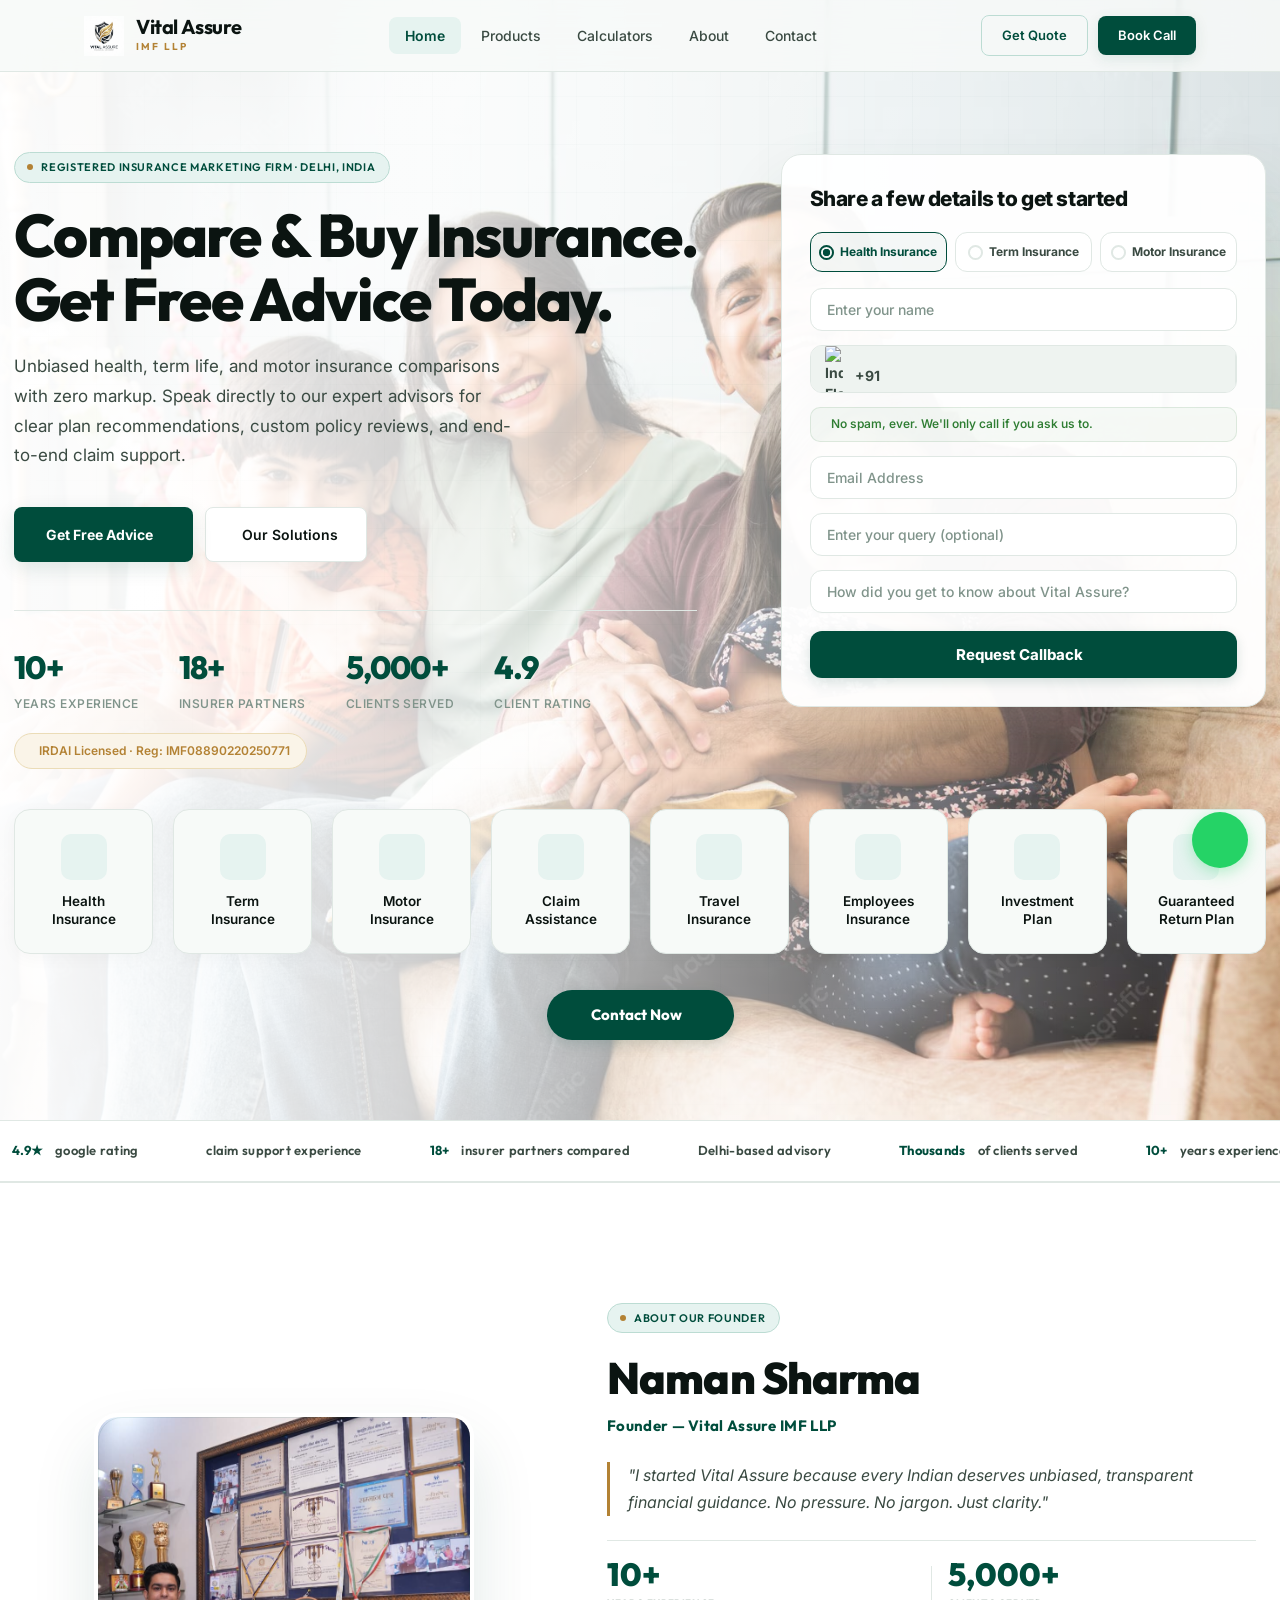
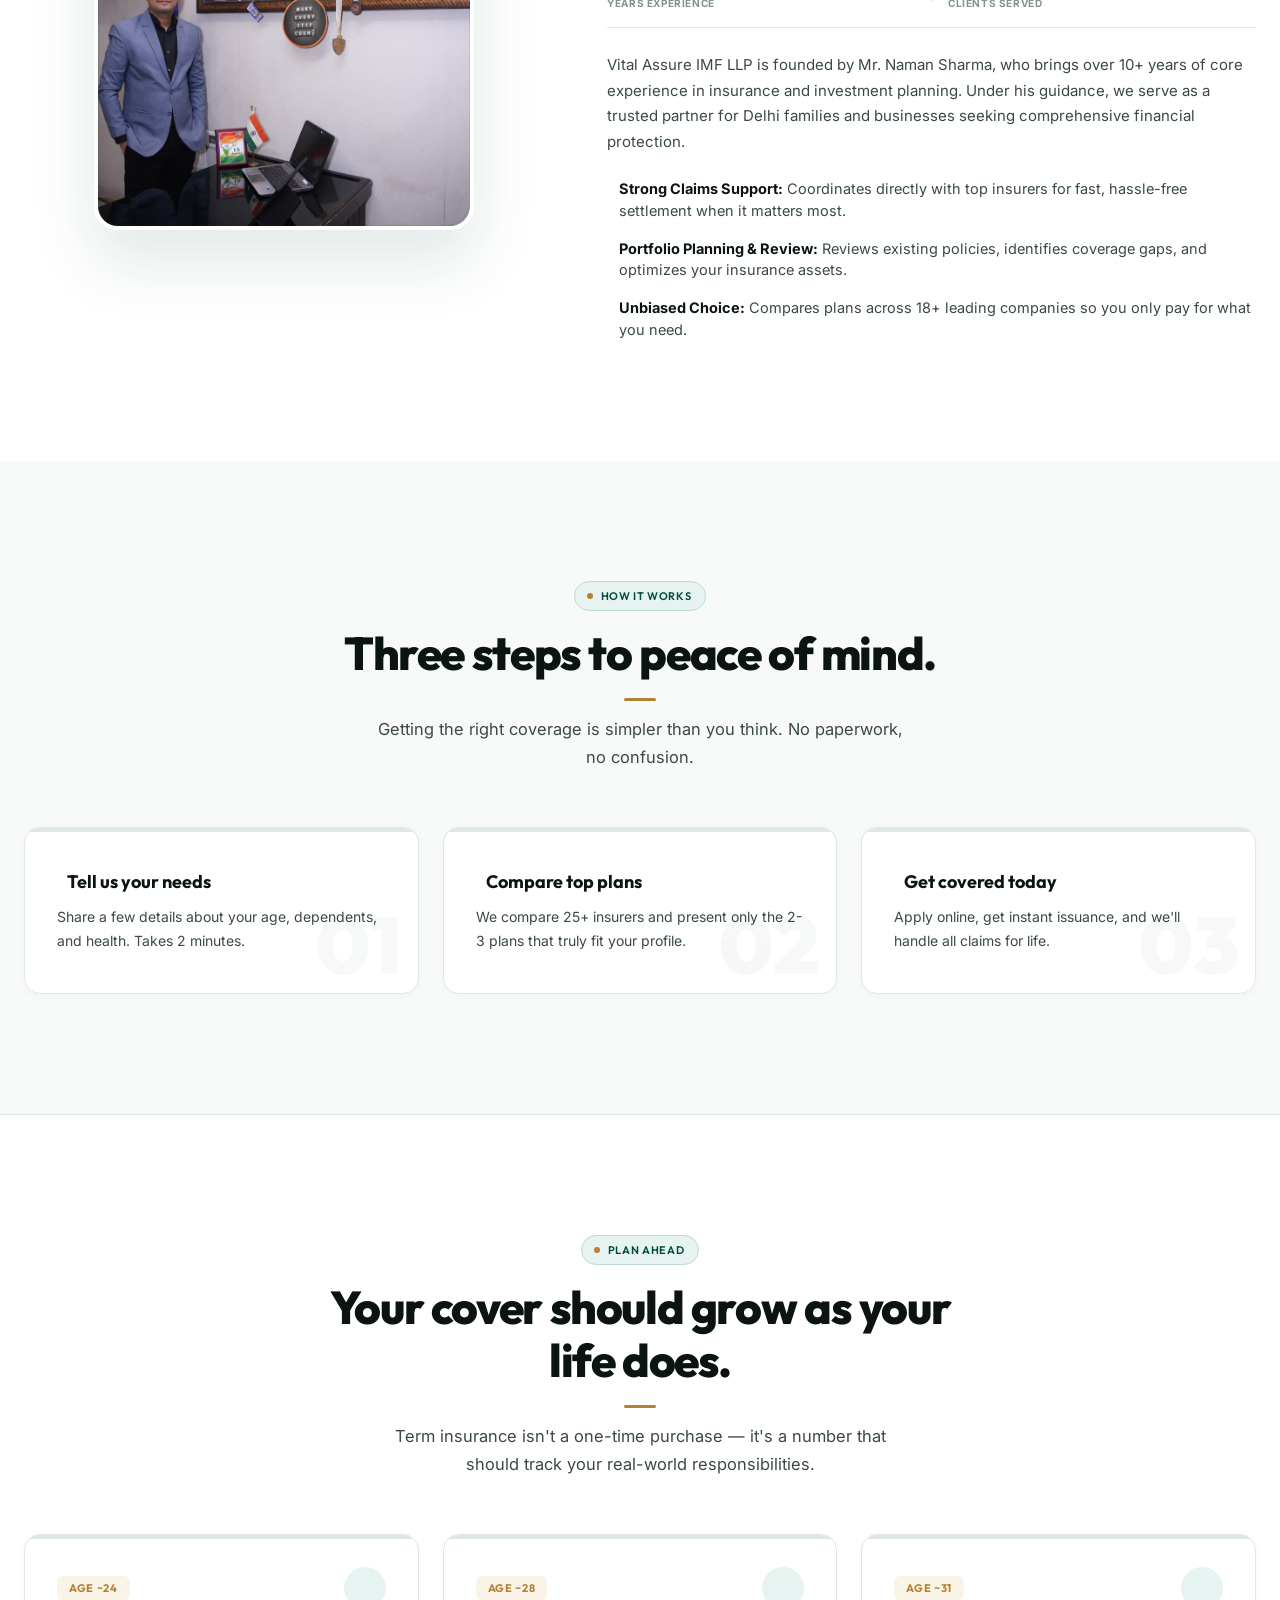
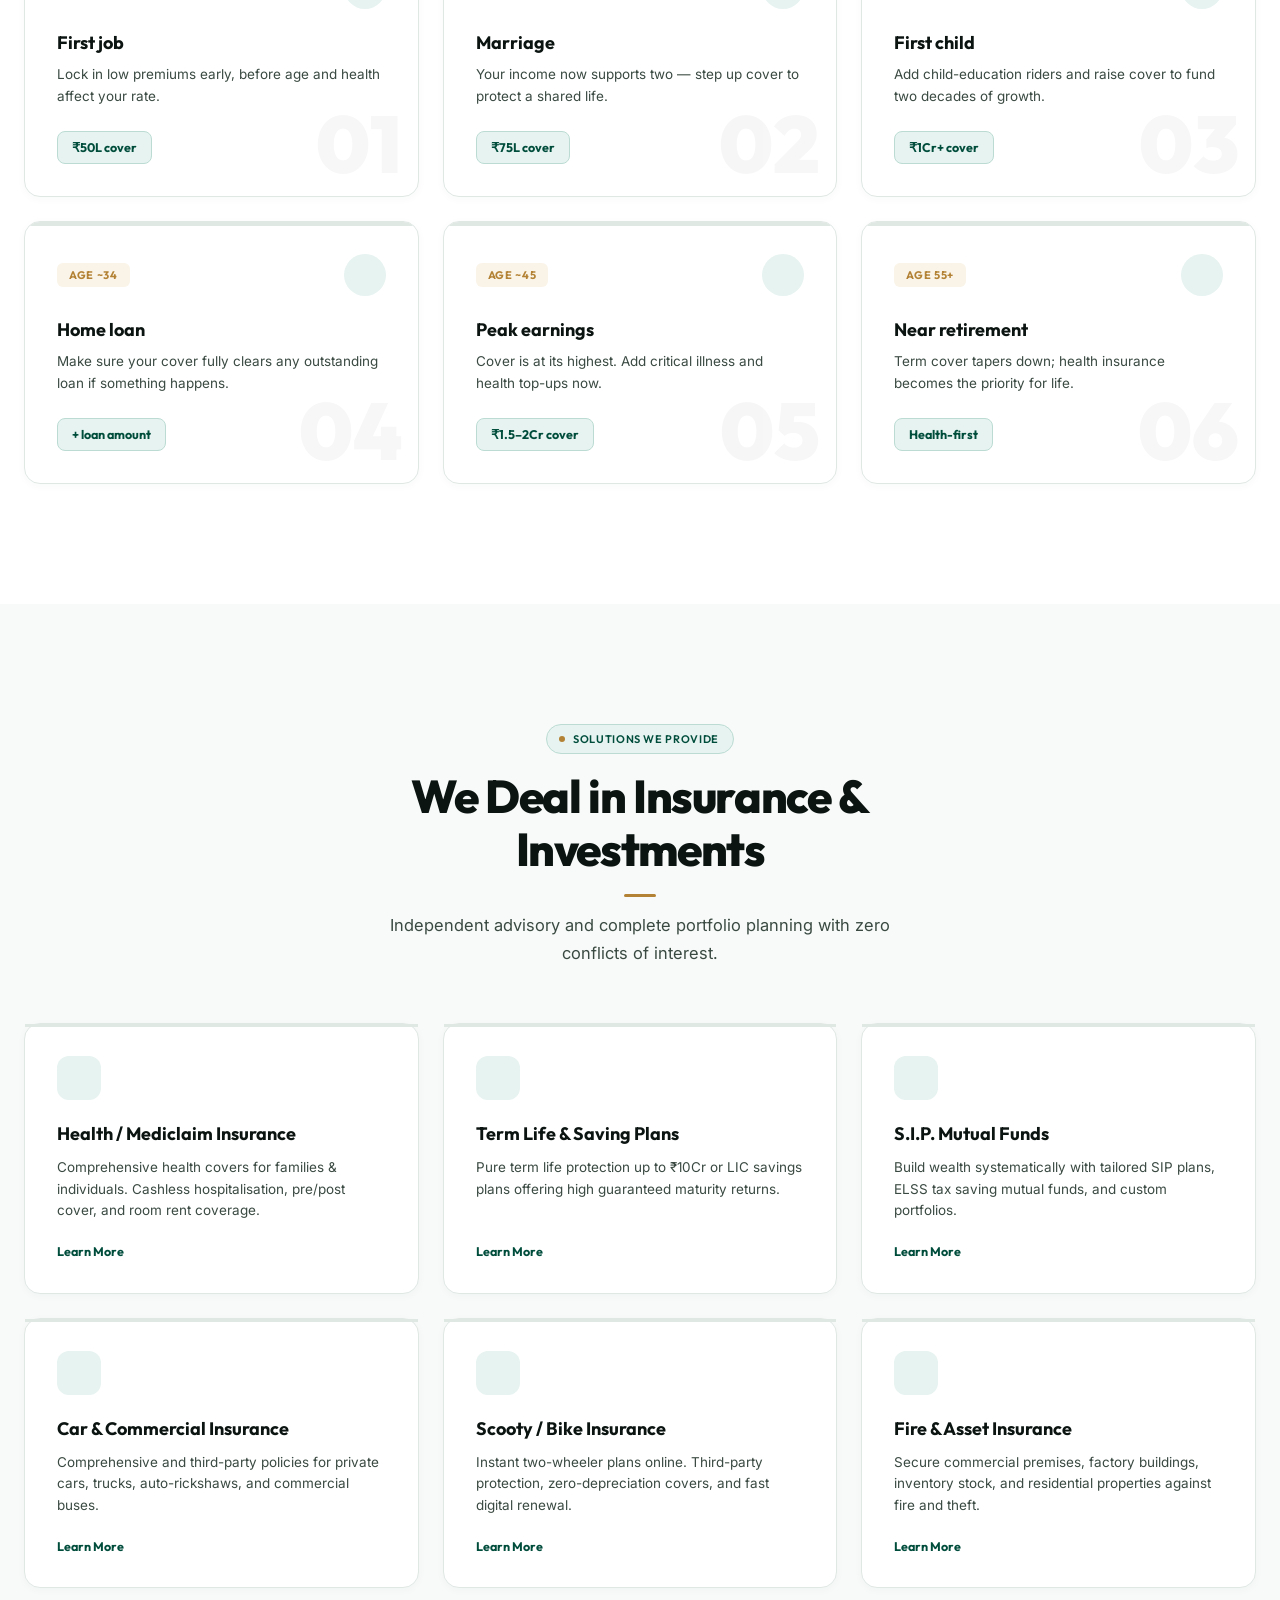
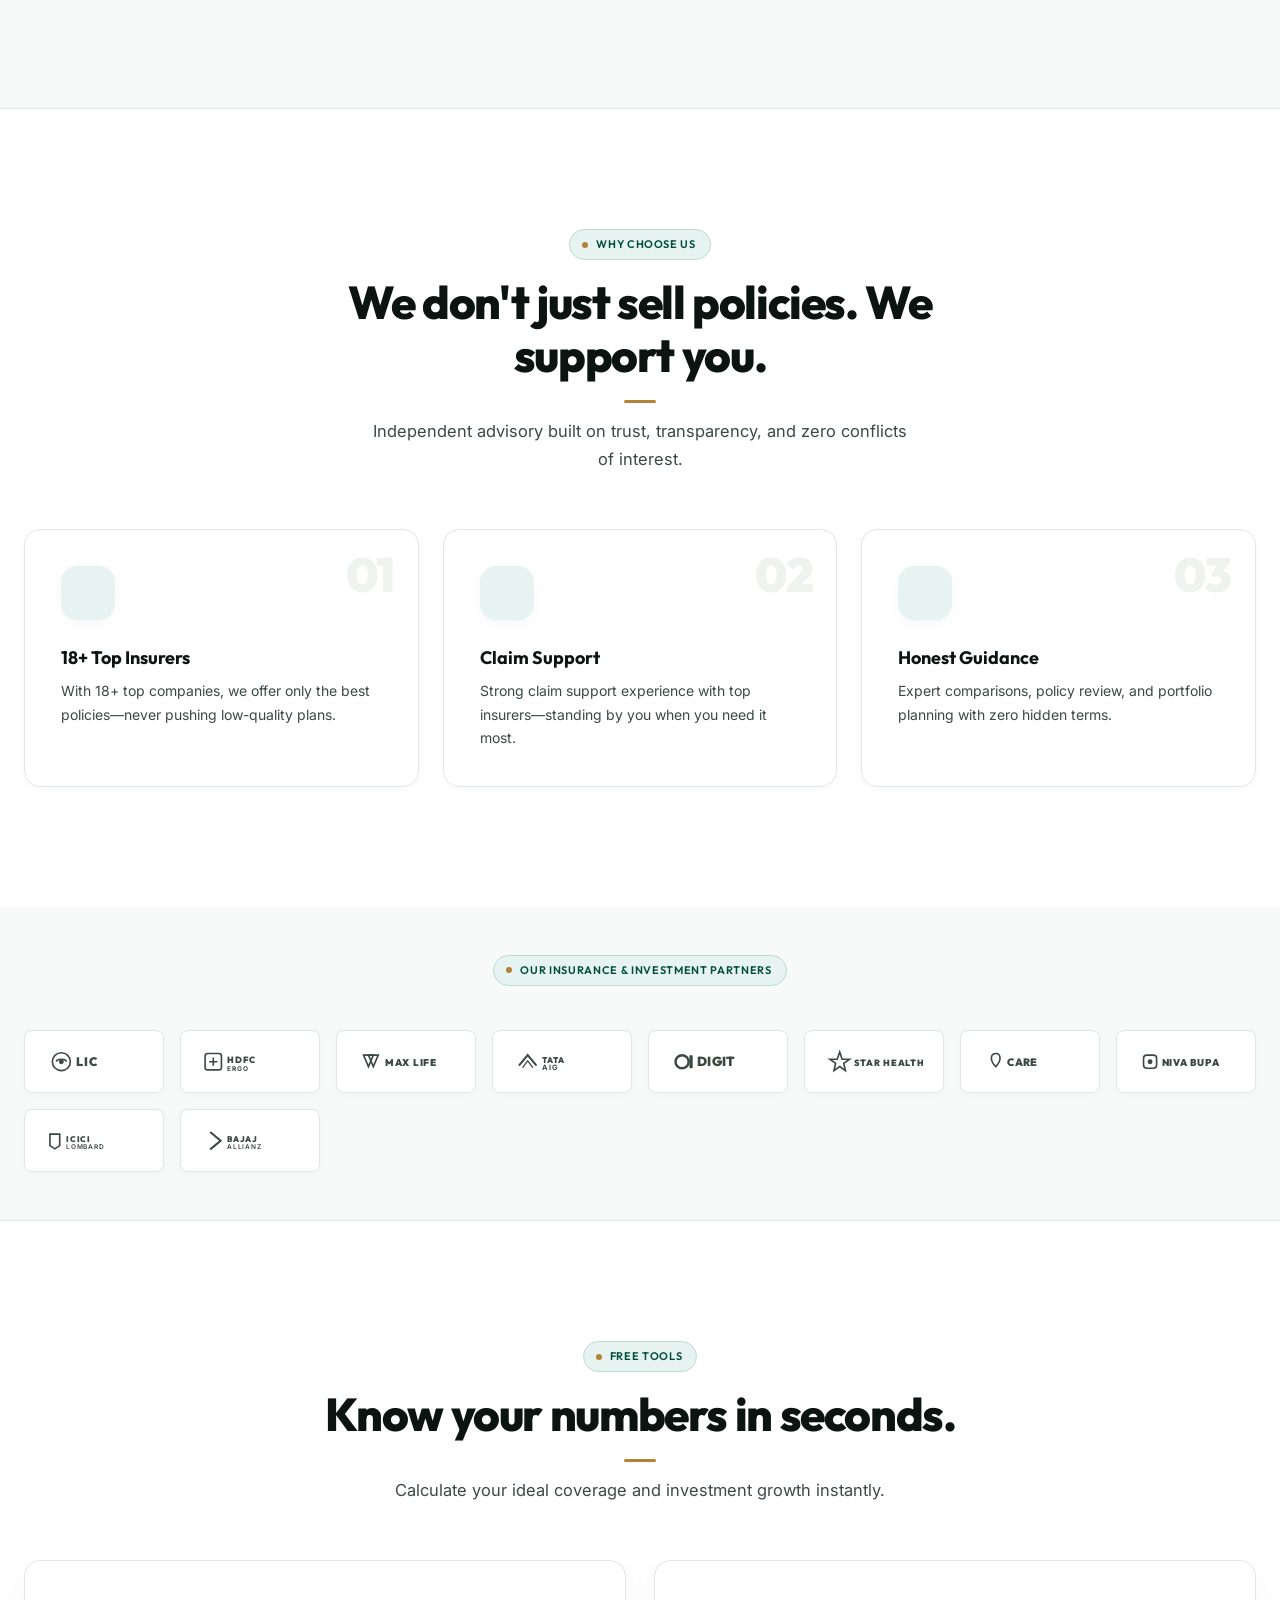
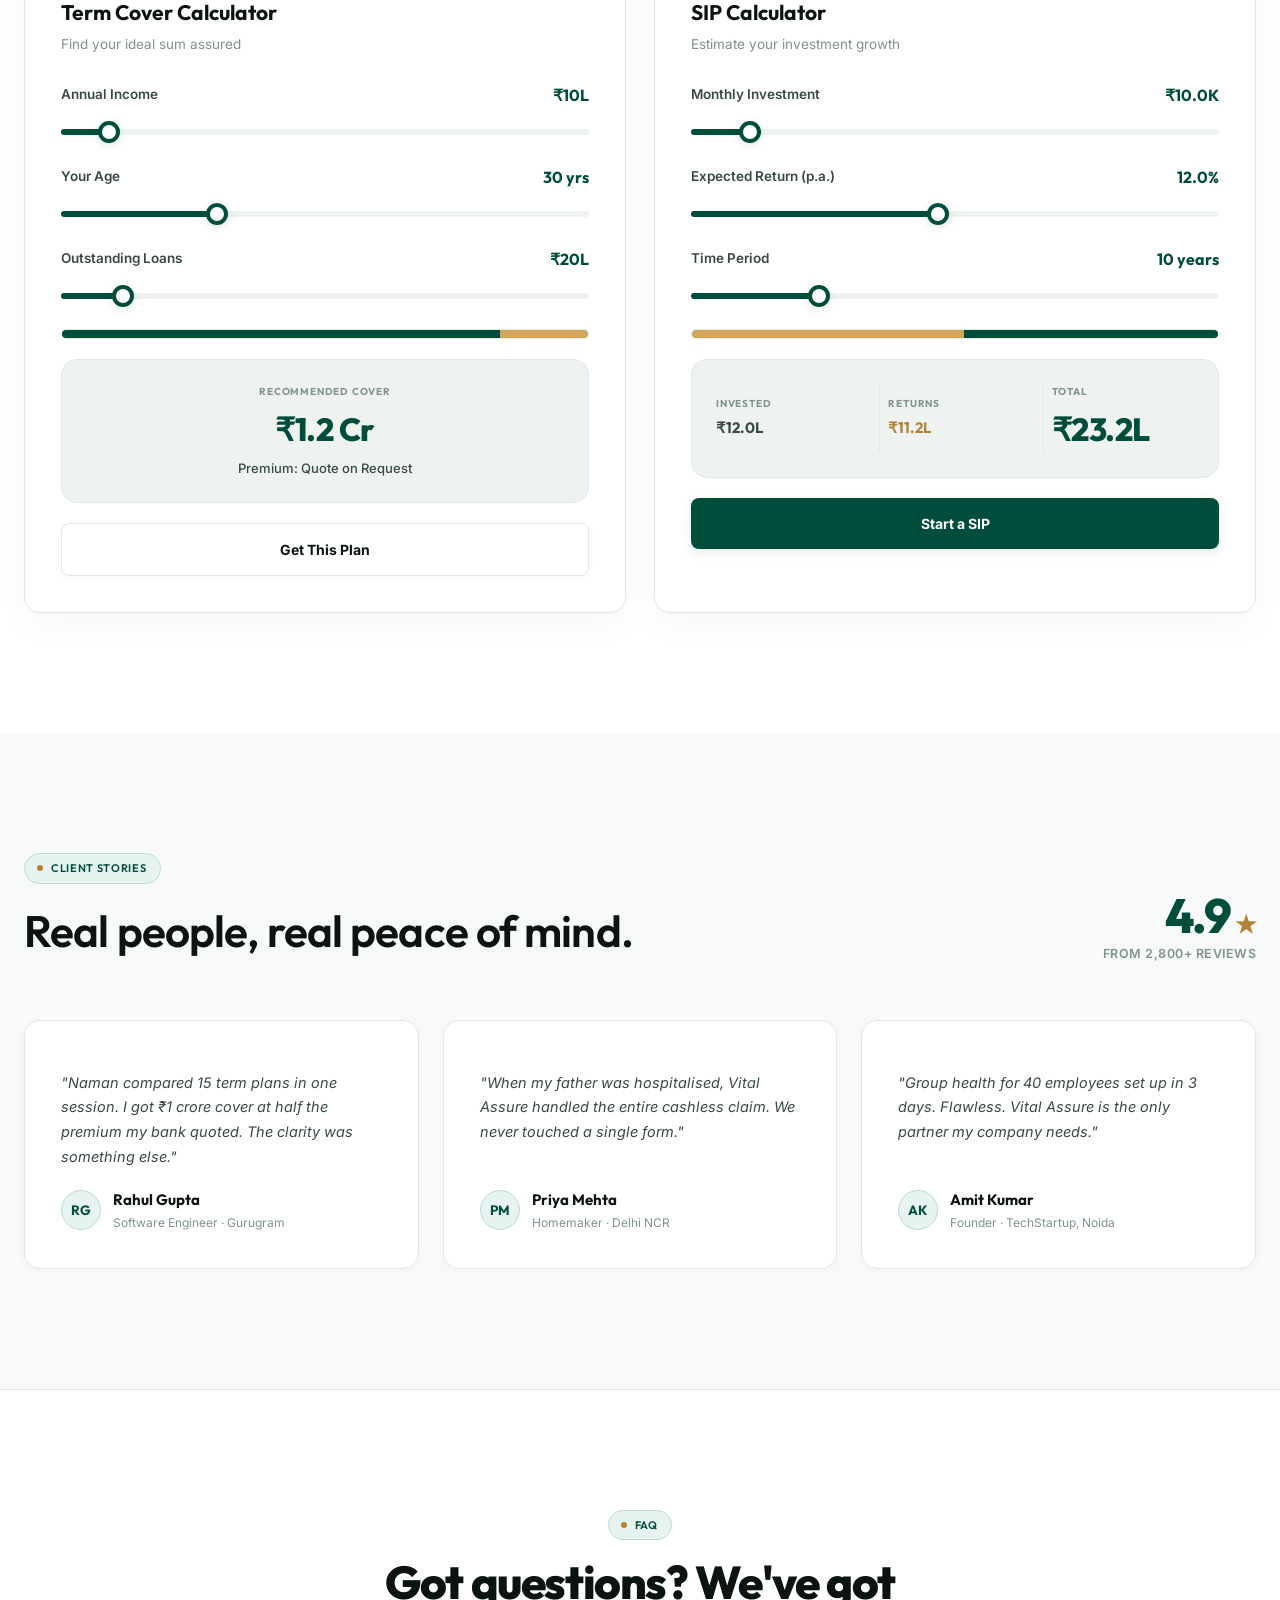
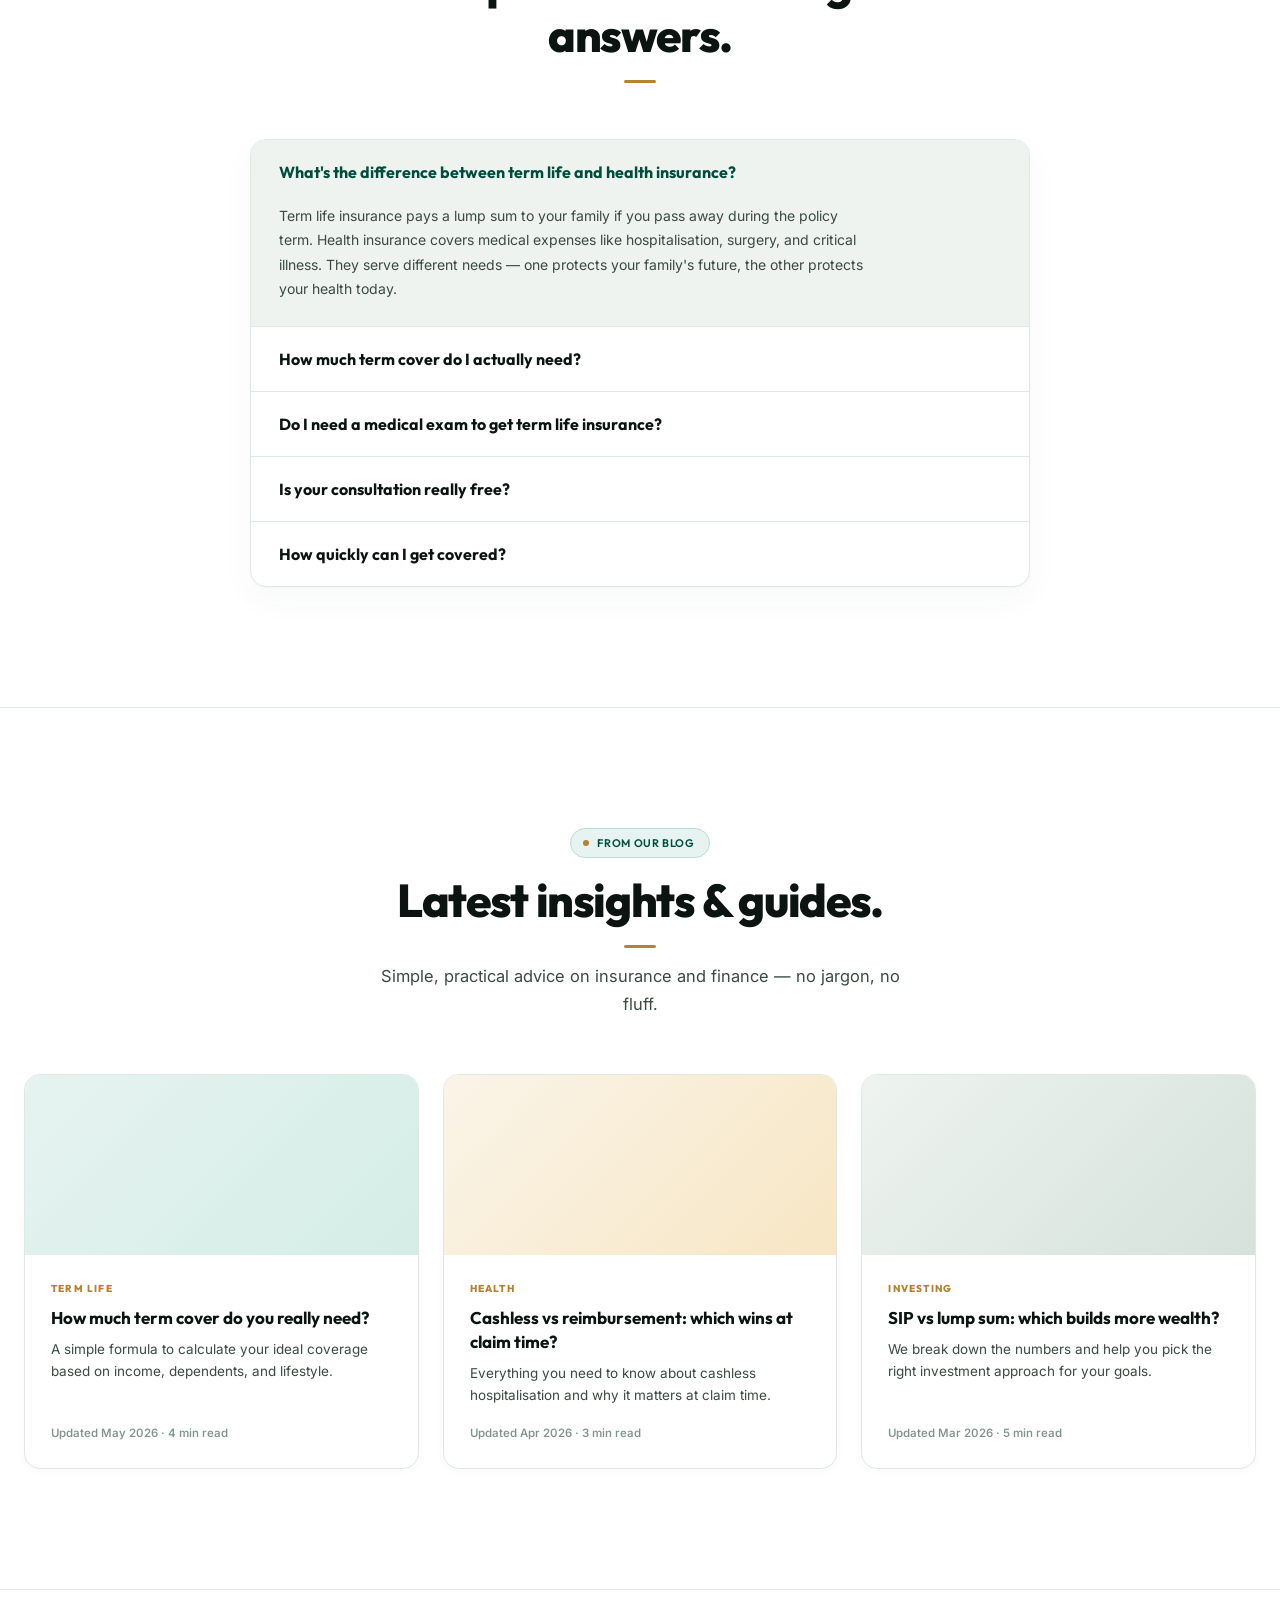
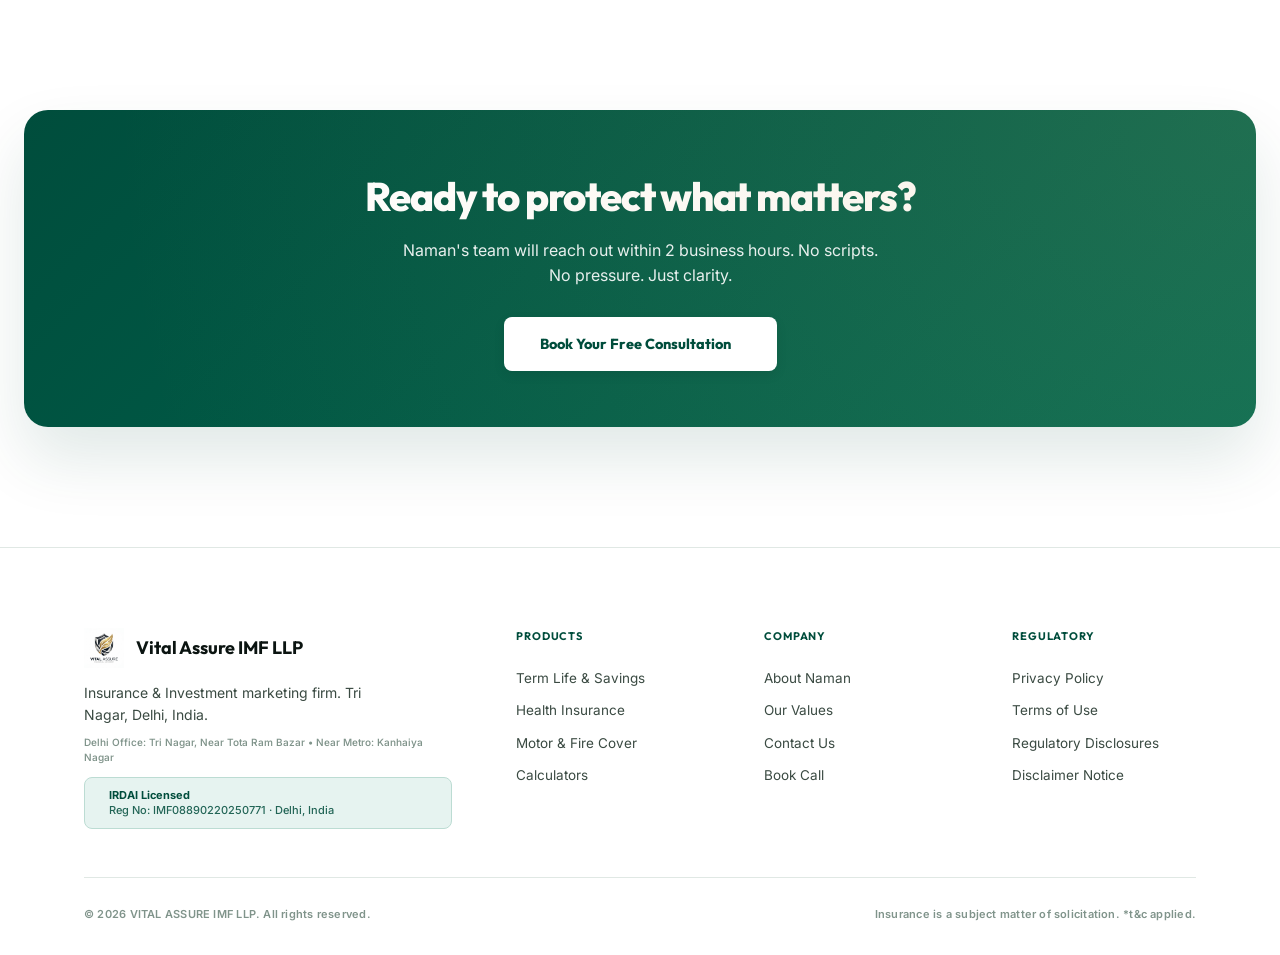
==== commit b8962022: "Add files via upload" ====
--- a/index.html
+++ b/index.html
@@ -77,6 +77,7 @@
           <div><span class="n">5,000+</span><span class="l">Clients Served</span></div>
           <div><span class="n">4.9</span><span class="l">Client Rating</span></div>
         </div>
+        <div class="irdai-hero r" style="transition-delay:.25s"><i class="ri-award-fill"></i> IRDAI Licensed &middot; Reg: IMF08890220250771</div>
       </div>
 
       <div class="hero-vis rr" style="transition-delay:.15s">
@@ -785,6 +786,7 @@
         </div>
         <p>Insurance &amp; Investment marketing firm. Tri Nagar, Delhi, India.</p>
         <div class="reg">Delhi Office: Tri Nagar, Near Tota Ram Bazar &bull; Near Metro: Kanhaiya Nagar</div>
+        <div class="irdai-badge"><i class="ri-verified-badge-fill"></i><div><strong>IRDAI Licensed</strong><span>Reg No: IMF08890220250771 &middot; Delhi, India</span></div></div>
       </div>
       <div class="ft">
         <h4>Products</h4>
@@ -894,13 +896,29 @@
   submitBtn.disabled = true;
   submitBtn.innerHTML = 'Sending... <i class="ri-loader-4-line" style="display:inline-block; animation: spin 1s linear infinite"></i>';
   
-  // Simulate successful lead submission
-  setTimeout(() => {
+  const data = {
+    insurance_type: form.querySelector('input[name="insurance_type"]:checked')?.value || '',
+    name: form.querySelector('input[name="name"]').value,
+    phone: form.querySelector('input[name="phone"]').value,
+    email: form.querySelector('input[name="email"]').value,
+    query: form.querySelector('input[name="query"]').value || '',
+    source: form.querySelector('input[name="source"]').value || ''
+  };
+
+  fetch('https://formspree.io/f/mdarakjq', {
+    method: 'POST',
+    headers: { 'Content-Type': 'application/json', 'Accept': 'application/json' },
+    body: JSON.stringify(data)
+  })
+  .then(r => {
+    if (!r.ok) throw new Error('Server error');
+    return r.json();
+  })
+  .then(() => {
     submitBtn.innerHTML = 'Success! Callback Scheduled <i class="ri-checkbox-circle-line"></i>';
     submitBtn.style.background = '#2e7d32';
     submitBtn.style.boxShadow = '0 4px 12px rgba(46, 125, 50, 0.2)';
     
-    // Clear form inputs
     setTimeout(() => {
       form.reset();
       submitBtn.disabled = false;
@@ -908,18 +926,22 @@
       submitBtn.style.background = '';
       submitBtn.style.boxShadow = '';
       
-      // Reset radio buttons layout active class
       const radios = form.querySelectorAll('input[type="radio"]');
       radios.forEach(r => {
-        if(r.value === 'health') {
-          r.checked = true;
-        } else {
-          r.checked = false;
-        }
+        r.checked = r.value === 'health';
         toggleRadioActive(r);
       });
     }, 3000);
-  }, 1200);
+  })
+  .catch(() => {
+    submitBtn.innerHTML = 'Failed to send. Try again? <i class="ri-error-warning-line"></i>';
+    submitBtn.style.background = '#c62828';
+    setTimeout(() => {
+      submitBtn.disabled = false;
+      submitBtn.innerHTML = originalText;
+      submitBtn.style.background = '';
+    }, 3000);
+  });
 }
 </script>
 <!-- FLOATING WHATSAPP BUTTON -->
--- a/style.css
+++ b/style.css
@@ -2665,6 +2665,53 @@
   }
 }
 
+.irdai-badge {
+  display: flex;
+  align-items: center;
+  gap: 10px;
+  margin-top: 12px;
+  padding: 10px 14px;
+  background: var(--forest-bg);
+  border: 1px solid var(--forest-border);
+  border-radius: var(--radius-sm);
+  font-size: 11px;
+  color: var(--forest);
+  line-height: 1.4;
+}
+.irdai-badge i {
+  font-size: 18px;
+  flex-shrink: 0;
+  color: var(--gold);
+}
+.irdai-badge strong {
+  display: block;
+  font-weight: 700;
+}
+.irdai-badge span {
+  display: block;
+  font-weight: 500;
+  opacity: .85;
+}
+
+.irdai-hero {
+  display: inline-flex;
+  align-items: center;
+  gap: 8px;
+  margin-top: 20px;
+  padding: 8px 16px;
+  background: var(--gold-bg);
+  border: 1px solid var(--gold-border);
+  border-radius: 100px;
+  font-size: 12px;
+  font-weight: 600;
+  color: var(--gold);
+}
+.irdai-hero i {
+  font-size: 16px;
+  color: var(--gold);
+}
+@media(max-width:768px){.irdai-hero{font-size:11px;padding:6px 14px;margin-top:16px}}
+
 /* Page Header Section */
 .ph {
   padding: 130px 0 80px;
